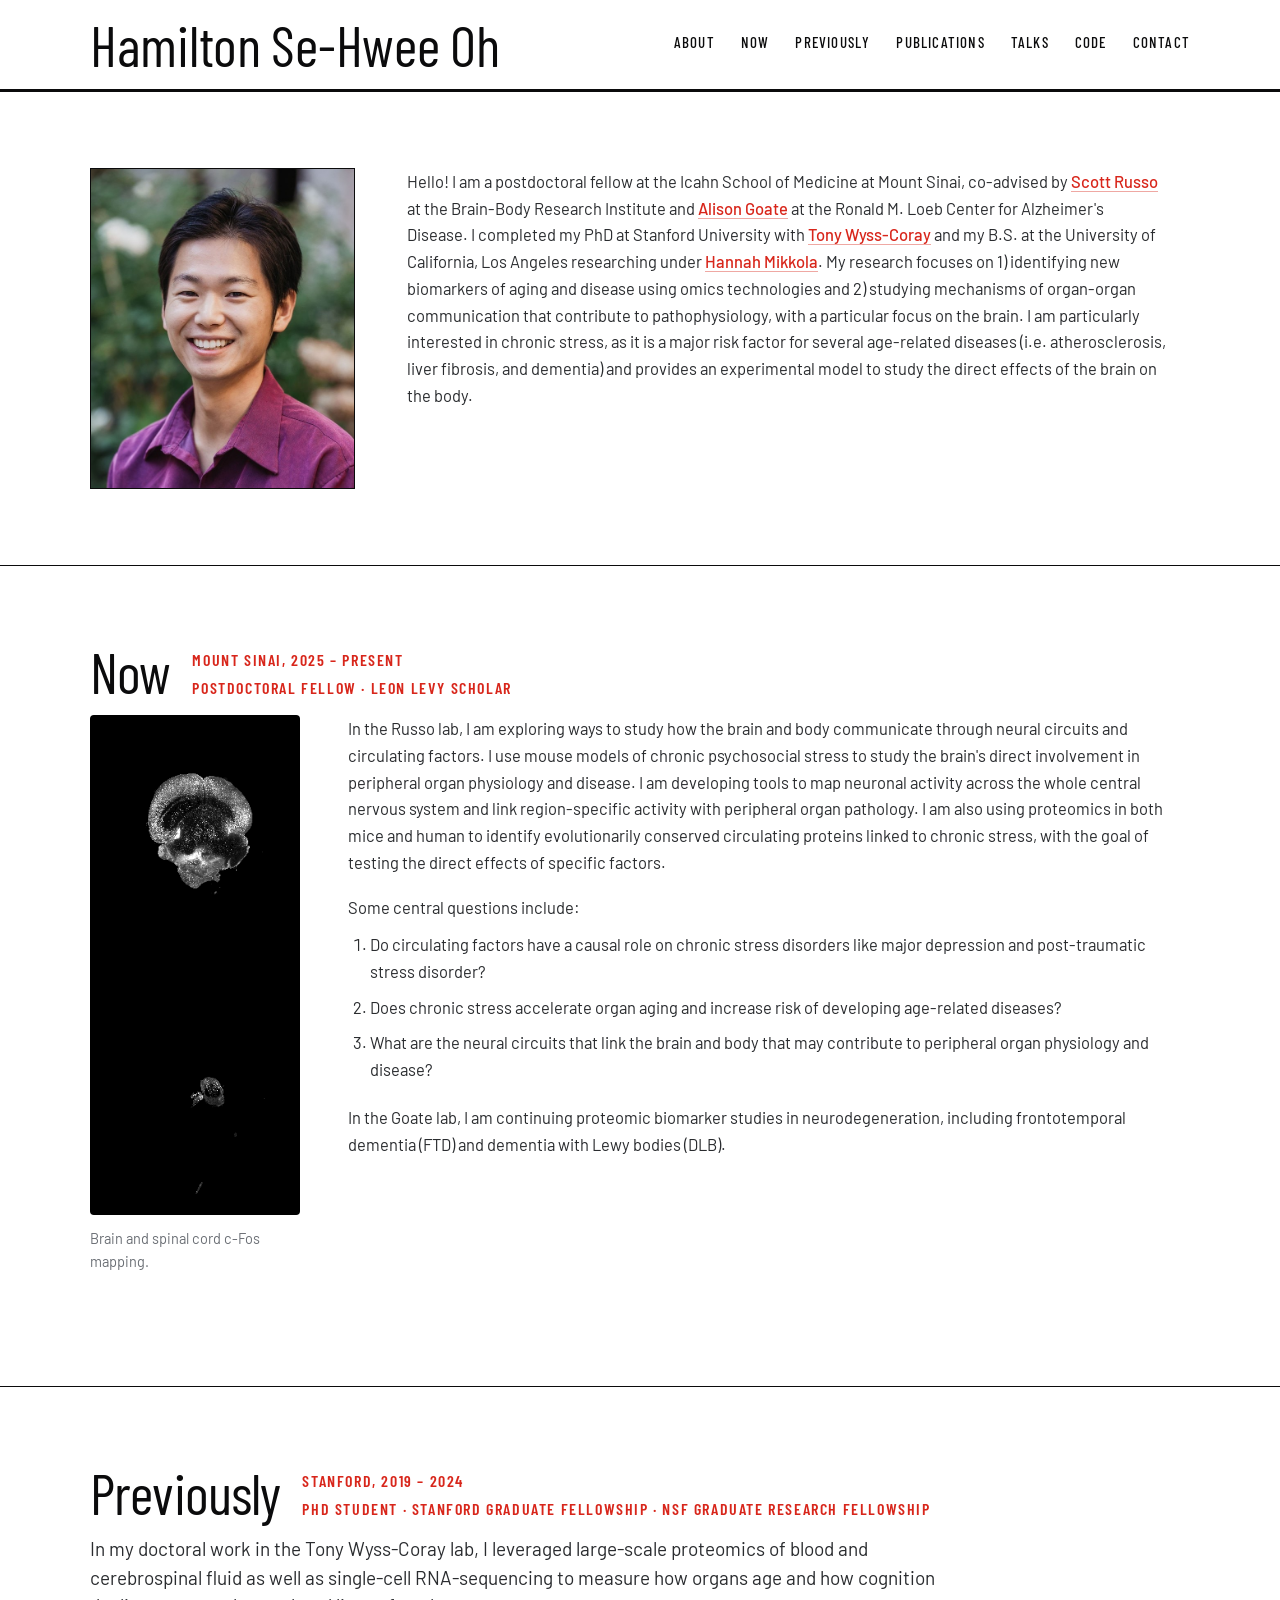
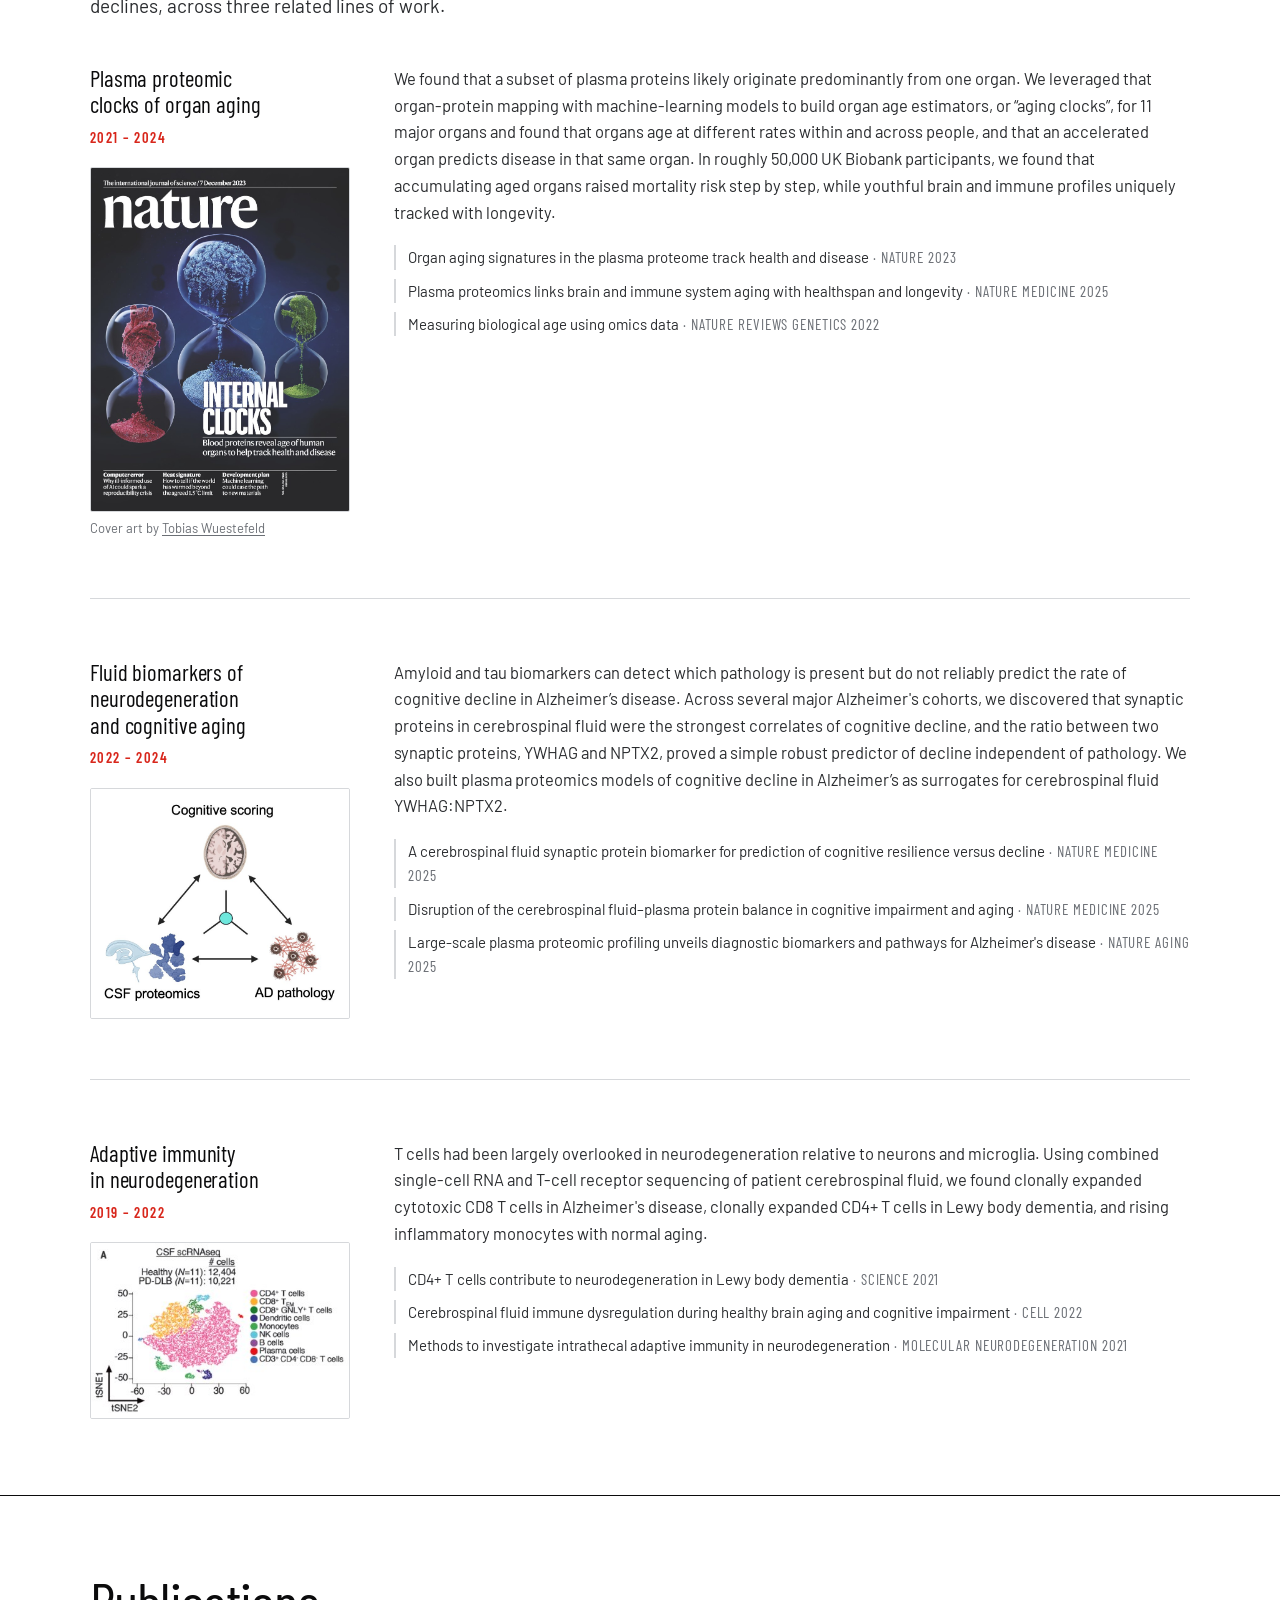
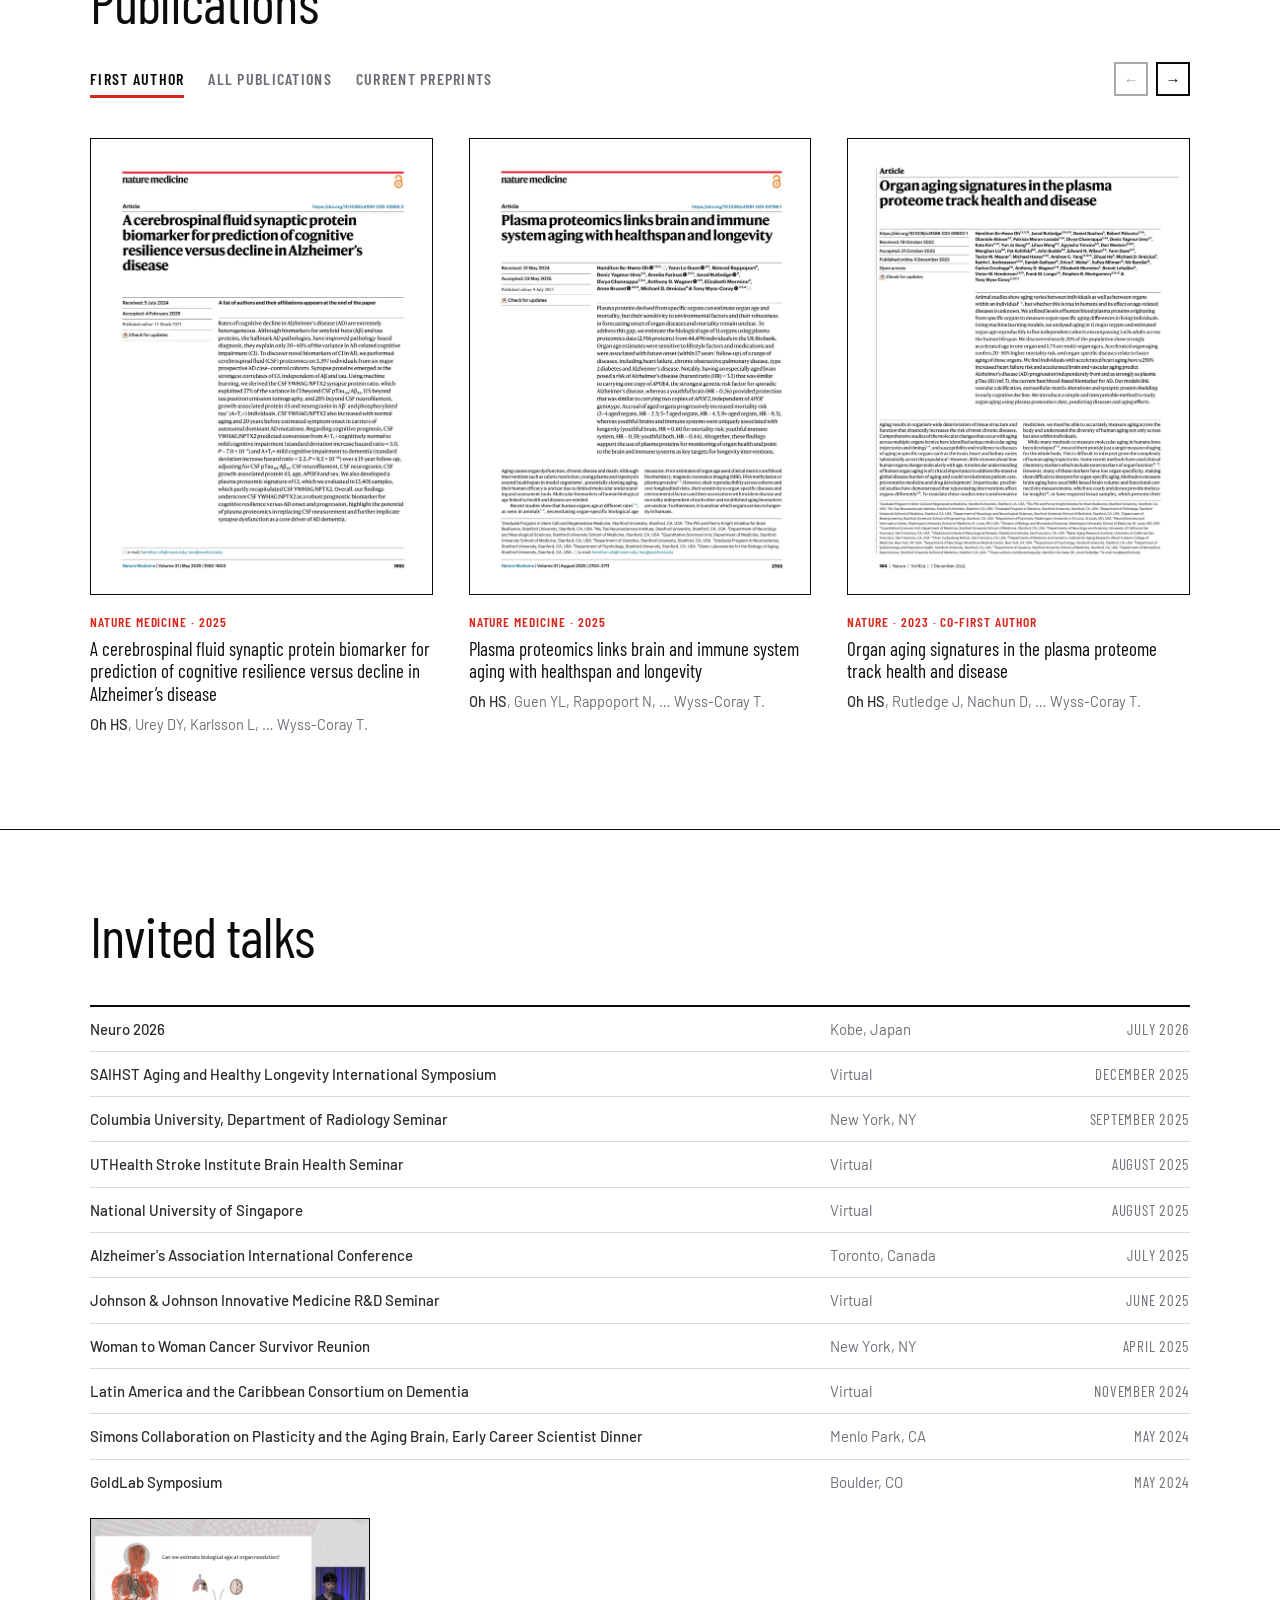
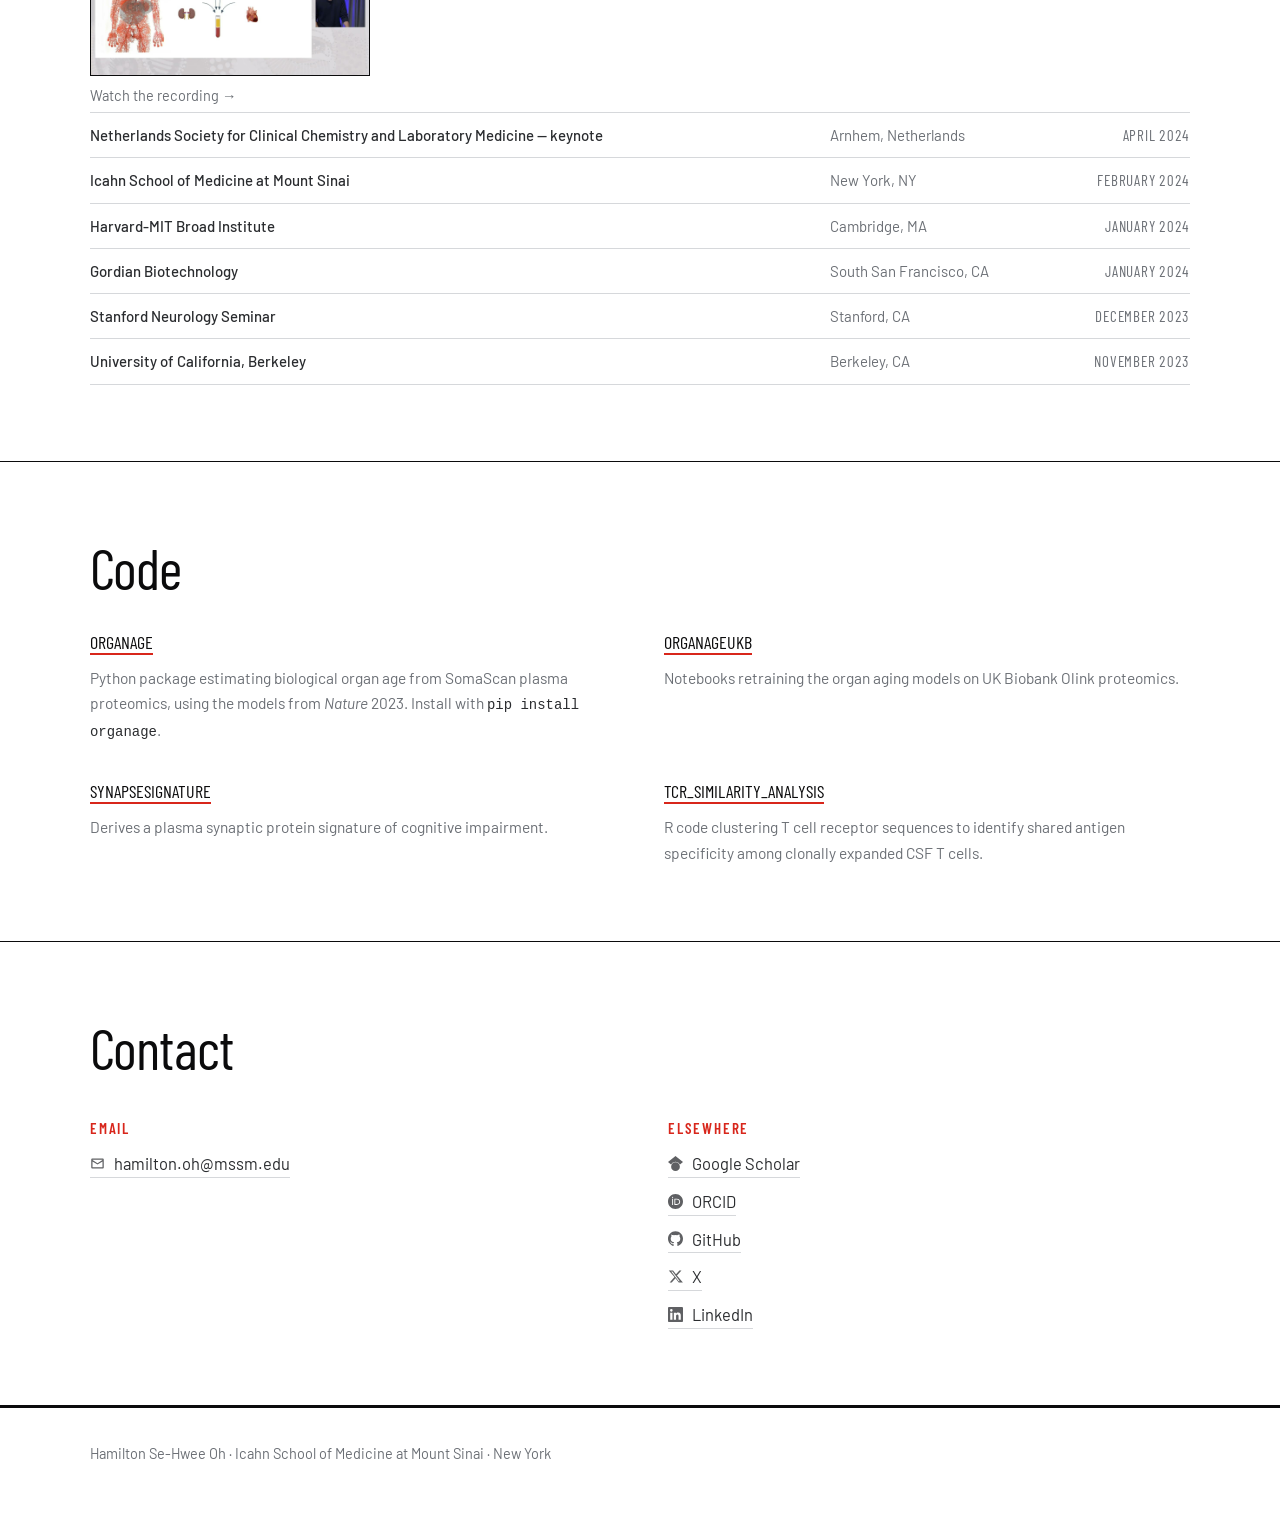
==== index.html @ bb708966 "Personal academic site, ready to deploy Static single-page site with a Python build pipeline. Public" ====
<!doctype html>
<html lang="en">
<head>
<meta charset="utf-8">
<meta name="viewport" content="width=device-width, initial-scale=1">

<!-- ============================ SEARCH & SHARING ============================
     Edit the title and description here; they are what Google and social cards
     show. Keep the title near 60 characters and the description near 155.
     The absolute URLs below all name the live domain. Never edit them by hand —
     run  python3 scripts/set_domain.py <domain>  and it moves every one of them,
     then rewrites sitemap.xml, robots.txt, CNAME and 404.html to match.
     ========================================================================= -->
<title>Hamilton Se-Hwee Oh | Aging neuroscience, Mount Sinai</title>
<meta name="description" content="Hamilton Se-Hwee Oh — postdoctoral fellow at the Icahn School of Medicine at Mount Sinai. Aging, neurodegeneration, and brain–body communication.">
<link rel="canonical" href="https://hamiltonsehweeoh.com/">
<meta name="author" content="Hamilton Se-Hwee Oh">
<meta name="robots" content="index, follow, max-image-preview:large, max-snippet:-1">
<meta name="theme-color" content="#ffffff">

<!-- How the link previews on X, LinkedIn, Slack, iMessage. The card image is
     built by scripts/make_social_images.py; re-run it if the portrait changes. -->
<meta property="og:type" content="profile">
<meta property="og:site_name" content="Hamilton Se-Hwee Oh">
<meta property="og:title" content="Hamilton Se-Hwee Oh">
<meta property="og:description" content="Hamilton Se-Hwee Oh — postdoctoral fellow at the Icahn School of Medicine at Mount Sinai. Aging, neurodegeneration, and brain–body communication.">
<meta property="og:url" content="https://hamiltonsehweeoh.com/">
<meta property="og:image" content="https://hamiltonsehweeoh.com/images/og-card.jpg">
<meta property="og:image:width" content="1200">
<meta property="og:image:height" content="630">
<meta property="og:image:alt" content="Hamilton Se-Hwee Oh, postdoctoral fellow at the Icahn School of Medicine at Mount Sinai">
<meta property="profile:first_name" content="Hamilton">
<meta property="profile:last_name" content="Oh">
<meta name="twitter:card" content="summary_large_image">
<meta name="twitter:site" content="@Hammy_oh">
<meta name="twitter:creator" content="@Hammy_oh">

<link rel="icon" href="favicon.ico" sizes="32x32">
<link rel="icon" href="icon.svg" type="image/svg+xml">
<link rel="apple-touch-icon" href="apple-touch-icon.png">

<!-- Tells Google this page is the researcher named in it, and ties the name to
     the ORCID / Scholar records that already carry the publication history.
     "Hamilton Oh" alone is ambiguous (it is also a city in Ohio); sameAs is what
     resolves that. Generated by scripts/patch_head.py-style edits — safe to edit
     by hand, but keep it valid JSON. -->
<script type="application/ld+json">
{
  "@context": "https://schema.org",
  "@graph": [
    {
      "@type": "ProfilePage",
      "@id": "https://hamiltonsehweeoh.com/#page",
      "url": "https://hamiltonsehweeoh.com/",
      "name": "Hamilton Se-Hwee Oh",
      "inLanguage": "en",
      "isPartOf": {
        "@id": "https://hamiltonsehweeoh.com/#website"
      },
      "about": {
        "@id": "https://hamiltonsehweeoh.com/#hamilton-oh"
      },
      "mainEntity": {
        "@id": "https://hamiltonsehweeoh.com/#hamilton-oh"
      }
    },
    {
      "@type": "WebSite",
      "@id": "https://hamiltonsehweeoh.com/#website",
      "url": "https://hamiltonsehweeoh.com/",
      "name": "Hamilton Se-Hwee Oh",
      "inLanguage": "en",
      "publisher": {
        "@id": "https://hamiltonsehweeoh.com/#hamilton-oh"
      }
    },
    {
      "@type": "Person",
      "@id": "https://hamiltonsehweeoh.com/#hamilton-oh",
      "name": "Hamilton Se-Hwee Oh",
      "alternateName": [
        "Hamilton Oh",
        "Hamilton S. Oh",
        "Hamilton S.-H. Oh",
        "Oh HS"
      ],
      "givenName": "Hamilton",
      "additionalName": "Se-Hwee",
      "familyName": "Oh",
      "url": "https://hamiltonsehweeoh.com/",
      "mainEntityOfPage": {
        "@id": "https://hamiltonsehweeoh.com/#page"
      },
      "image": "https://hamiltonsehweeoh.com/images/hamilton-oh.jpg",
      "email": "hamilton.oh@mssm.edu",
      "jobTitle": "Postdoctoral Fellow",
      "description": "Hamilton Se-Hwee Oh — postdoctoral fellow at the Icahn School of Medicine at Mount Sinai. Aging, neurodegeneration, and brain–body communication.",
      "worksFor": {
        "@type": "CollegeOrUniversity",
        "name": "Icahn School of Medicine at Mount Sinai",
        "url": "https://icahn.mssm.edu/",
        "address": {
          "@type": "PostalAddress",
          "addressLocality": "New York",
          "addressRegion": "NY",
          "addressCountry": "US"
        }
      },
      "affiliation": [
        {
          "@type": "Organization",
          "name": "Nash Family Center for Advanced Circuit Therapeutics — Brain-Body Research Institute",
          "url": "https://labs.neuroscience.mssm.edu/project/russo-lab/"
        },
        {
          "@type": "Organization",
          "name": "Ronald M. Loeb Center for Alzheimer's Disease",
          "url": "https://icahn.mssm.edu/research/alzheimers"
        }
      ],
      "alumniOf": [
        {
          "@type": "CollegeOrUniversity",
          "name": "Stanford University",
          "url": "https://www.stanford.edu/"
        },
        {
          "@type": "CollegeOrUniversity",
          "name": "University of California, Los Angeles",
          "url": "https://www.ucla.edu/"
        }
      ],
      "knowsAbout": [
        "Aging",
        "Neurodegeneration",
        "Proteomics",
        "Biomarkers of aging",
        "Organ aging clocks",
        "Brain–body communication",
        "Chronic stress",
        "Alzheimer's disease",
        "Cerebrospinal fluid",
        "Single-cell RNA sequencing"
      ],
      "award": [
        "Leon Levy Scholar",
        "Stanford Graduate Fellowship",
        "NSF Graduate Research Fellowship"
      ],
      "identifier": {
        "@type": "PropertyValue",
        "propertyID": "ORCID",
        "value": "0000-0001-8192-7593",
        "url": "https://orcid.org/0000-0001-8192-7593"
      },
      "sameAs": [
        "https://orcid.org/0000-0001-8192-7593",
        "https://scholar.google.com/citations?user=FsCmvP8AAAAJ",
        "https://github.com/hamiltonoh",
        "https://x.com/Hammy_oh",
        "https://www.linkedin.com/in/hamilton-oh-156217159/"
      ]
    }
  ]
}
</script>

<link rel="preconnect" href="https://fonts.googleapis.com">
<link rel="preconnect" href="https://fonts.gstatic.com" crossorigin>
<!-- Matches the @import inside the active theme below. Declaring it here too lets
     the browser start the font download immediately instead of waiting to parse
     the stylesheet. If you swap themes, swap this to that theme's families. -->
<link rel="stylesheet" href="https://fonts.googleapis.com/css2?family=Barlow+Condensed:wght@400;500;600&family=Barlow:wght@300;400;500;600&display=swap">

<style>
/* A deliberately light-only page, in the manner of an academic lab site.
   Every colour is painted explicitly so it holds on any host background. */
:root {
  --bg:      #FFFFFF;
  --ink:     #111213;
  --body:    #3C4043;
  --muted:   #6E7376;
  --rule:    #E4E6E7;
  --slot:    #F2F3F3;

  --sans: "IBM Plex Sans", -apple-system, BlinkMacSystemFont, "Segoe UI", Helvetica, Arial, sans-serif;
  --page: 1120px;
}

* { box-sizing: border-box; }
html { scroll-behavior: smooth; }
body {
  margin: 0;
  background: var(--bg);
  color: var(--body);
  font-family: var(--sans);
  font-size: 17px;
  line-height: 1.68;
  -webkit-font-smoothing: antialiased;
}
@media (prefers-reduced-motion: reduce) {
  html { scroll-behavior: auto; }
  * { transition-duration: .01ms !important; }
}

h1, h2, h3, h4 { margin: 0; color: var(--ink); font-weight: 300; letter-spacing: -.015em; text-wrap: balance; }
p { margin: 0; }
a { color: inherit; }
:focus-visible { outline: 2px solid var(--ink); outline-offset: 3px; }

.wrap { max-width: var(--page); margin: 0 auto; padding: 0 40px; }
.prose { max-width: 760px; }
.prose p + p { margin-top: 1.15em; }

/* ---------- masthead ---------- */
.masthead { position: sticky; top: 0; z-index: 10; background: var(--bg); border-bottom: 1px solid var(--rule); }
.masthead .wrap {
  display: flex; align-items: center; justify-content: space-between;
  gap: 20px 28px; flex-wrap: wrap; padding-block: 14px;
}
/* The wordmark is set at the same scale as the largest section headings. */
.name {
  font-size: clamp(26px, 3.2vw, 34px); line-height: 1.1;
  color: var(--ink); font-weight: 300; letter-spacing: -.018em; text-decoration: none;
}
/* The wordmark is the page's <h1> — one heading naming who this is about — with the
   link nested inside it, so the heading text is what a crawler reads. */
.name a { color: inherit; text-decoration: none; }
.nav { display: flex; gap: 26px; flex-wrap: wrap; }
.nav a { font-size: 15px; color: var(--muted); text-decoration: none; transition: color .15s; }
.nav a:hover { color: var(--ink); }

/* ---------- sections ---------- */
section { padding-block: clamp(64px, 8vw, 104px); }
section + section { border-top: 1px solid var(--rule); }
.section-head { display: flex; align-items: baseline; gap: 18px; flex-wrap: wrap; margin-bottom: 14px; }
.section-title { font-size: clamp(26px, 3.2vw, 34px); font-weight: 200; }
.section-meta { display: flex; flex-direction: column; gap: 2px; }
.section-when, .section-role { font-size: 15px; color: var(--muted); }
.section-lede { max-width: 860px; margin-bottom: 44px; }

/* ---------- figure slots ---------- */
figure { margin: 0 0 36px; }
figure img { display: block; width: 100%; height: auto; border-radius: 6px; }
.cfos { display: flex; flex-direction: column; align-items: flex-start; gap: 12px; }
/* The source frame is 82% empty black, so the window crops to the specimen and
   zooms slightly — at 1:1 the sparse c-Fos signal is too small to read. */
.cfos-frame { width: 210px; aspect-ratio: 210 / 500; overflow: hidden; border-radius: 4px; background: #000; }
.cfos-frame img { width: 100%; height: 100%; object-fit: cover; object-position: 53% 50%; display: block; }
.cfos figcaption { max-width: 210px; margin-top: 0; }
figcaption { margin-top: 12px; font-size: 14.5px; line-height: 1.6; color: var(--muted); max-width: 78ch; }


/* The c-Fos frame is tall and narrow, so the text runs beside it rather than under. */
.now-grid { display: grid; grid-template-columns: 210px 1fr; gap: 48px; align-items: start; margin-top: 8px; }
.now-body > p { font-size: 16.5px; color: var(--body); }
.questions-lead { margin-top: 1.15em; }
.questions { margin: 10px 0 0; padding-left: 22px; display: grid; gap: 9px; }
.questions li { font-size: 16.5px; color: var(--body); }
.now-outro { margin-top: 1.3em; }

/* ---------- previous work: themes ---------- */
.theme { display: grid; grid-template-columns: 260px 1fr; gap: 44px; align-items: start; }
.theme + .theme { margin-top: 60px; padding-top: 60px; border-top: 1px solid var(--rule); }
.theme h3 { font-size: 21px; font-weight: 400; line-height: 1.32; }
.theme-when { margin-top: 8px; font-size: 14.5px; color: var(--muted); }
.img-credit { margin-top: 7px; font-size: 13px; line-height: 1.45; color: var(--muted); }
.img-credit a { text-decoration: underline; text-underline-offset: 2px; }
.img-credit a:hover { color: var(--ink); }
.theme-img {
  display: block; width: 100%; height: auto; margin-top: 18px;
  border: 1px solid var(--rule); border-radius: 2px;
}
.theme-body p { font-size: 16.5px; max-width: 100%; }
.key { margin-top: 20px; display: flex; flex-direction: column; gap: 9px; }
.key a { font-size: 15px; color: var(--body); text-decoration: none; max-width: 100%; }
.key a:hover { color: var(--ink); }
.key .k-venue { color: var(--muted); }
.key a:hover .k-title { text-decoration: underline; text-underline-offset: 3px; }

/* ---------- publications ---------- */
.pub-bar { display: flex; align-items: baseline; justify-content: space-between; gap: 24px 32px; flex-wrap: wrap; margin-bottom: 40px; }
.pub-toggle { display: flex; gap: 24px; }
.pub-toggle button {
  font: inherit; font-size: 16px; background: none; border: 0; padding: 0 0 3px;
  color: var(--muted); cursor: pointer; border-bottom: 1px solid transparent;
  transition: color .15s, border-color .15s;
}
.pub-toggle button:hover { color: var(--ink); }
.pub-toggle button[aria-pressed="true"] { color: var(--ink); border-bottom-color: var(--ink); }
.pub-right { display: flex; align-items: center; gap: 20px; flex-wrap: wrap; }

/* A horizontal rail rather than a long grid: three papers in view, snapping a full
   set of three at a time. --per is the number visible, and the card width is derived
   from it so the rail always ends flush with the last visible card. */
.pub-rail {
  --gap: 36px;
  --per: 3;
  display: flex; gap: var(--gap);
  overflow-x: auto; overscroll-behavior-x: contain;
  /* proximity, not mandatory: mandatory snapping reverts programmatic scrollLeft.
     Smoothness comes from the JS scroll calls, not from CSS, for the same reason. */
  scroll-snap-type: x proximity;
  align-items: start;
  padding-bottom: 18px;                       /* room for the scrollbar */
  scrollbar-color: #C7CBCD transparent;       /* Firefox */
}
.pub-rail::-webkit-scrollbar { height: 6px; }
.pub-rail::-webkit-scrollbar-thumb { background: #C7CBCD; border-radius: 3px; }
.pub-rail::-webkit-scrollbar-track { background: transparent; }

.card {
  flex: 0 0 calc((100% - (var(--per) - 1) * var(--gap)) / var(--per));
  scroll-snap-align: start;
  display: block; text-decoration: none; color: inherit;
}

/* The rail is drawn by JavaScript. Until it runs — and for any reader or crawler that
   never runs it — the same papers are already in the markup as a plain numbered list.
   Progressive enhancement, not a hidden duplicate: the script overwrites this node. */
.pub-fallback {
  flex: 1 1 100%; min-width: 0;
  margin: 0; padding-left: 1.6em;
  font-size: 15.5px; line-height: 1.6; color: var(--body);
}
.pub-fallback li + li { margin-top: 12px; }
.pub-fallback cite { font-style: normal; color: var(--ink); }
.pub-fallback em { color: var(--muted); }
.pub-fallback a { color: inherit; }

.rail-nav { display: flex; gap: 8px; }
.rail-nav button {
  width: 34px; height: 34px; padding: 0; cursor: pointer;
  background: none; color: var(--body);
  border: 1px solid var(--rule); border-radius: 2px;
  font-size: 15px; line-height: 1;
  transition: border-color .15s, color .15s, opacity .15s;
}
.rail-nav button:hover:not(:disabled) { border-color: var(--ink); color: var(--ink); }
.rail-nav button:disabled { opacity: .35; cursor: default; }
.card-fig {
  display: flex; align-items: center; justify-content: center;
  aspect-ratio: 3 / 4; overflow: hidden; padding: 10px;
  background: #FFFFFF; border: 1px solid var(--rule); border-radius: 4px;
  transition: border-color .18s;
}
.card:hover .card-fig, .card:focus-visible .card-fig { border-color: #A9AEB1; }
.card-fig img { max-width: 100%; max-height: 100%; width: auto; height: auto; display: block; }

/* Papers with no obtainable PDF get a plain title tile rather than a broken image. */
.card-fig.is-text { flex-direction: column; align-items: flex-start; justify-content: flex-end; background: var(--slot); padding: 28px; }
.card-fig.is-text .t-venue { font-size: 13px; letter-spacing: .06em; text-transform: uppercase; color: var(--muted); }
.card-fig.is-text .t-title { margin-top: 12px; font-size: 21px; line-height: 1.32; font-weight: 300; color: var(--ink); }

.card-meta { margin-top: 16px; }
.card-venue { font-size: 14.5px; color: var(--muted); }
.card-venue em { font-style: italic; }
.card-title { margin-top: 5px; font-size: 17px; line-height: 1.42; color: var(--ink); }
.card:hover .card-title { text-decoration: underline; text-underline-offset: 3px; text-decoration-color: var(--rule); }
.card-authors { margin-top: 7px; font-size: 14.5px; line-height: 1.55; color: var(--muted); }
.card-authors b { color: var(--body); font-weight: 500; }
/* A text tile already shows the title, so don't print it twice under the card. */
.card.no-fig .card-title { display: none; }
.card.no-fig .card-authors { margin-top: 5px; }
.pub-empty { font-size: 16px; color: var(--muted); }

/* ---------- code ---------- */
.res { display: grid; grid-template-columns: repeat(2, 1fr); gap: 34px 48px; }
.res h3 { font-size: 17px; font-weight: 500; }
.res h3 a { color: var(--ink); text-decoration: none; border-bottom: 1px solid var(--rule); }
.res h3 a:hover { border-color: var(--ink); }
.res p { margin-top: 8px; font-size: 15.5px; color: var(--muted); }
.res code { font-family: ui-monospace, "SF Mono", Menlo, Consolas, monospace; font-size: .9em; color: var(--body); }

/* ---------- about me ---------- */
.about { display: grid; grid-template-columns: 265px 1fr; gap: 52px; align-items: start; }
.portrait { border-radius: 6px; overflow: hidden; background: var(--slot); }
.portrait img { display: block; width: 100%; height: auto; }
.about .prose { margin-top: 0; }
.prose a.inline { color: var(--ink); text-decoration: underline; text-underline-offset: 3px; text-decoration-color: var(--rule); }
.prose a.inline:hover { text-decoration-color: var(--ink); }


/* ---------- talks and posters ---------- */
.venues { margin-top: 12px; display: grid; }
.venue {
  display: grid; grid-template-columns: 1fr 200px 140px; gap: 20px;
  padding: 10px 0; border-top: 1px solid var(--rule); font-size: 15px; align-items: baseline;
}
.venue:last-child { border-bottom: 1px solid var(--rule); }
.v-where, .v-when { color: var(--muted); }
.v-when { text-align: right; font-variant-numeric: tabular-nums; }
.venue-media { padding: 14px 0 4px; }
.venue-media a { display: inline-block; max-width: 280px; text-decoration: none; }
.venue-media img { display: block; width: 100%; height: auto; border-radius: 4px; border: 1px solid var(--rule); transition: border-color .15s; }
.venue-media span { display: block; margin-top: 8px; font-size: 14.5px; color: var(--muted); transition: color .15s; }
.venue-media a:hover img { border-color: #A9AEB1; }
.venue-media a:hover span { color: var(--ink); }

/* ---------- contact ---------- */
.contact-grid { display: grid; grid-template-columns: repeat(2, minmax(0, 1fr)); gap: 40px 56px; }
.contact-grid h3 { font-size: 15px; font-weight: 500; color: var(--muted); margin-bottom: 10px; }
.contact-grid p, .contact-grid a { font-size: 16.5px; color: var(--body); }
.contact-grid a { text-decoration: none; border-bottom: 1px solid var(--rule); }
.contact-grid a:hover { border-color: var(--ink); color: var(--ink); }
.contact-links { display: flex; flex-direction: column; gap: 10px; align-items: flex-start; }
.contact-links a, .contact-grid a.with-icon { display: inline-flex; align-items: center; gap: 9px; }
.ic { width: 15px; height: 15px; flex: none; fill: currentColor; opacity: .75; }
a:hover .ic { opacity: 1; }

footer { border-top: 1px solid var(--rule); padding-block: 34px 56px; }
footer p { font-size: 14.5px; color: var(--muted); }

@media (max-width: 900px) {
  .theme { grid-template-columns: 1fr; gap: 18px; }
}
@media (max-width: 860px) {
  .about { grid-template-columns: 1fr; gap: 32px; }
  .portrait { max-width: 240px; }
  .res, .contact-grid { grid-template-columns: 1fr; }
  .pub-rail { --per: 2; --gap: 28px; }
  /* Three columns can't hold at this width; stack name, place, date instead. */
  .venue { grid-template-columns: 1fr; gap: 2px; padding: 12px 0; }
  .v-when { text-align: left; }
}
@media (max-width: 620px) {
  .wrap { padding: 0 22px; }
  .masthead .wrap { padding-block: 12px; }
  .nav { gap: 14px 16px; }
  /* At the large wordmark size the bar is tall enough that pinning it would cover
     most of a phone screen, so let it scroll away here. */
  .masthead { position: static; }
        .pub-rail { --per: 1; }
}
</style>

<!-- Active theme. Swap the filename to try another from styles/. -->
<link rel="stylesheet" href="styles/swiss-mid-light.css">
</head>

<body>

<header class="masthead">
  <div class="wrap">
    <h1 class="name"><a href="#top">Hamilton Se-Hwee Oh</a></h1>
    <nav class="nav">
      <a href="#about">About</a>
      <a href="#now">Now</a>
      <a href="#previously">Previously</a>
      <a href="#publications">Publications</a>
      <a href="#talks">Talks</a>
      <a href="#code">Code</a>
      <a href="#contact">Contact</a>
    </nav>
  </div>
</header>

<main id="top">


<!-- ============================ ABOUT ME ============================ -->
<section id="about">
  <div class="wrap">
    <div class="about">
      <div class="portrait">
        <img src="images/hamilton-oh.jpg" alt="Hamilton Se-Hwee Oh" width="640" height="777"
             fetchpriority="high" decoding="async">
      </div>
      <div>
        <div class="prose">
          <p>
            Hello! I am a postdoctoral fellow at the Icahn School of Medicine at Mount Sinai,
            co-advised by <a class="inline" href="https://labs.neuroscience.mssm.edu/project/russo-lab/">Scott Russo</a> at the Brain-Body Research Institute and <a class="inline" href="https://labs.neuroscience.mssm.edu/project/goate-lab/">Alison Goate</a> at the
            Ronald M. Loeb Center for Alzheimer's Disease. I completed my PhD at Stanford University
            with <a class="inline" href="https://web.stanford.edu/group/twclab/cgi-bin/">Tony Wyss-Coray</a> and my B.S. at the University of California, Los Angeles researching
            under <a class="inline" href="https://hmikkolalab.com/">Hannah Mikkola</a>. My research focuses on 1) identifying new biomarkers of aging and
            disease using omics technologies and 2) studying mechanisms of organ-organ communication
            that contribute to pathophysiology, with a particular focus on the brain. I am
            particularly interested in chronic stress, as it is a major risk factor for several
            age-related diseases (i.e. atherosclerosis, liver fibrosis, and dementia) and provides an
            experimental model to study the direct effects of the brain on the body.
          </p>
        </div>

      </div>
    </div>
  </div>
</section>

<!-- ============================== NOW ============================== -->
<section id="now">
  <div class="wrap">
    <div class="section-head">
      <h2 class="section-title">Now</h2>
      <div class="section-meta">
        <span class="section-when">Mount Sinai, 2025 – present</span>
        <span class="section-role">Postdoctoral Fellow · Leon Levy Scholar</span>
      </div>
    </div>

    <div class="now-grid">
      <figure class="cfos">
        <div class="cfos-frame">
          <img src="images/now-brain-cfos.gif"
               alt="Brain and spinal cord c-Fos mapping"
               width="1080" height="608">
        </div>
        <figcaption>Brain and spinal cord c-Fos mapping.</figcaption>
      </figure>

      <div class="now-body">
        <p>
          In the Russo lab, I am exploring ways to study how the brain and body communicate through
          neural circuits and circulating factors. I use mouse models of chronic psychosocial stress to
          study the brain's direct involvement in peripheral organ physiology and disease. I am
          developing tools to map neuronal activity across the whole central nervous system and link
          region-specific activity with peripheral organ pathology. I am also using proteomics in both mice and human to identify
          evolutionarily conserved circulating proteins linked to chronic stress, with the goal of
          testing the direct effects of specific factors.
        </p>

        <p class="questions-lead">Some central questions include:</p>
        <ol class="questions">
          <li>
            Do circulating factors have a causal role on chronic stress disorders like major
            depression and post-traumatic stress disorder?
          </li>
          <li>
            Does chronic stress accelerate organ aging and increase risk of developing age-related
            diseases?
          </li>
          <li>
            What are the neural circuits that link the brain and body that may contribute to
            peripheral organ physiology and disease?
          </li>
        </ol>

        <p class="now-outro">
          In the Goate lab, I am continuing proteomic biomarker studies in neurodegeneration,
          including frontotemporal dementia (FTD) and dementia with Lewy bodies (DLB).
        </p>
      </div>
    </div>
  </div>
</section>

<!-- ============================ PREVIOUSLY ============================ -->
<section id="previously">
  <div class="wrap">
    <div class="section-head">
      <h2 class="section-title">Previously</h2>
      <div class="section-meta">
        <span class="section-when">Stanford, 2019 – 2024</span>
        <span class="section-role">PhD Student · Stanford Graduate Fellowship · NSF Graduate Research Fellowship</span>
      </div>
    </div>
    <div class="section-lede prose">
      <p>
        In my doctoral work in the Tony Wyss-Coray lab, I leveraged large-scale proteomics of blood
        and cerebrospinal fluid as well as single-cell RNA-sequencing to measure how organs age
        and how cognition declines, across three related lines of work.
      </p>
    </div>

    <article class="theme">
      <div>
        <h3>Plasma proteomic clocks of organ aging</h3>
        <div class="theme-when">2021 – 2024</div>
        <img class="theme-img" src="images/theme-organ-aging.jpg" alt="Nature cover, December 2023: Internal clocks — blood proteins reveal age of human organs" width="827" height="1098" loading="lazy">
        <p class="img-credit">Cover art by <a href="https://www.illustratoren.de/illustrator/tobias-wuestefeld">Tobias Wuestefeld</a></p>
      </div>
      <div class="theme-body">
        <p>
          We found that a subset of plasma proteins likely originate predominantly from one organ. We
          leveraged that organ-protein mapping with machine-learning models to build organ age
          estimators, or “aging clocks”, for 11 major organs and found that organs age at different
          rates within and across people, and that an accelerated organ predicts disease in that same
          organ. In roughly 50,000 UK Biobank participants, we found that accumulating aged organs
          raised mortality risk step by step, while youthful brain and immune profiles uniquely
          tracked with longevity.
        </p>
        <div class="key">
          <a href="https://doi.org/10.1038/s41586-023-06802-1">
            <span class="k-title">Organ aging signatures in the plasma proteome track health and disease</span><span class="k-venue"> · Nature 2023</span>
          </a>
          <a href="https://doi.org/10.1038/s41591-025-03798-1">
            <span class="k-title">Plasma proteomics links brain and immune system aging with healthspan and longevity</span><span class="k-venue"> · Nature Medicine 2025</span>
          </a>
          <a href="https://doi.org/10.1038/s41576-022-00511-7">
            <span class="k-title">Measuring biological age using omics data</span><span class="k-venue"> · Nature Reviews Genetics 2022</span>
          </a>
        </div>
      </div>
    </article>

    <article class="theme">
      <div>
        <h3>Fluid biomarkers of neurodegeneration and cognitive aging</h3>
        <div class="theme-when">2022 – 2024</div>
        <img class="theme-img" src="images/theme-fluid-biomarkers.jpg" alt="Cerebrospinal fluid synaptic biomarkers of cognitive decline" width="844" height="750" loading="lazy">
      </div>
      <div class="theme-body">
        <p>
          Amyloid and tau biomarkers can detect which pathology is present but do not reliably predict
          the rate of cognitive decline in Alzheimer’s disease. Across several major Alzheimer's
          cohorts, we discovered that synaptic proteins in cerebrospinal fluid were the strongest
          correlates of cognitive decline, and the ratio between two synaptic proteins, YWHAG and
          NPTX2, proved a simple robust predictor of decline independent of pathology. We also built
          plasma proteomics models of cognitive decline in Alzheimer’s as surrogates for
          cerebrospinal fluid YWHAG:NPTX2.
        </p>
        <div class="key">
          <a href="https://doi.org/10.1038/s41591-025-03565-2">
            <span class="k-title">A cerebrospinal fluid synaptic protein biomarker for prediction of cognitive resilience versus decline</span><span class="k-venue"> · Nature Medicine 2025</span>
          </a>
          <a href="https://doi.org/10.1038/s41591-025-03831-3">
            <span class="k-title">Disruption of the cerebrospinal fluid–plasma protein balance in cognitive impairment and aging</span><span class="k-venue"> · Nature Medicine 2025</span>
          </a>
          <a href="https://doi.org/10.1038/s43587-025-00872-8">
            <span class="k-title">Large-scale plasma proteomic profiling unveils diagnostic biomarkers and pathways for Alzheimer's disease</span><span class="k-venue"> · Nature Aging 2025</span>
          </a>
        </div>
      </div>
    </article>

    <article class="theme">
      <div>
        <h3>Adaptive immunity in neurodegeneration</h3>
        <div class="theme-when">2019 – 2022</div>
        <img class="theme-img" src="images/theme-adaptive-immunity.jpg" alt="T cells in the cerebrospinal fluid of patients with neurodegenerative disease" width="352" height="239" loading="lazy">
      </div>
      <div class="theme-body">
        <p>
          T cells had been largely overlooked in neurodegeneration relative to neurons and microglia.
          Using combined single-cell RNA and T-cell receptor sequencing of patient cerebrospinal
          fluid, we found clonally expanded cytotoxic CD8 T cells in Alzheimer's disease, clonally
          expanded CD4+ T cells in Lewy body dementia, and rising inflammatory monocytes with
          normal aging.
        </p>
        <div class="key">
          <a href="https://doi.org/10.1126/science.abf7266">
            <span class="k-title">CD4+ T cells contribute to neurodegeneration in Lewy body dementia</span><span class="k-venue"> · Science 2021</span>
          </a>
          <a href="https://doi.org/10.1016/j.cell.2022.11.019">
            <span class="k-title">Cerebrospinal fluid immune dysregulation during healthy brain aging and cognitive impairment</span><span class="k-venue"> · Cell 2022</span>
          </a>
          <a href="https://doi.org/10.1186/s13024-021-00423-w">
            <span class="k-title">Methods to investigate intrathecal adaptive immunity in neurodegeneration</span><span class="k-venue"> · Molecular Neurodegeneration 2021</span>
          </a>
        </div>
      </div>
    </article>
  </div>
</section>

<!-- ============================ PUBLICATIONS ============================ -->
<section id="publications">
  <div class="wrap">
    <h2 class="section-title" style="margin-bottom:32px">Publications</h2>
    <div class="pub-bar">
      <div class="pub-toggle" id="pubToggle">
        <button type="button" data-view="first" aria-pressed="true">First author</button>
        <button type="button" data-view="all" aria-pressed="false">All publications</button>
        <button type="button" data-view="preprints" aria-pressed="false">Current preprints</button>
      </div>
      <div class="pub-right">
        <div class="rail-nav">
          <button type="button" id="railPrev" aria-label="Previous publications" aria-controls="pubList">&larr;</button>
          <button type="button" id="railNext" aria-label="Next publications" aria-controls="pubList">&rarr;</button>
        </div>
      </div>
    </div>
    <div class="pub-rail" id="pubList" tabindex="0" role="region" aria-label="Publications, scrollable">
      <!-- PUBLICATION-FALLBACK: written by scripts/embed_publications.py. Do not hand-edit;
           your changes are overwritten on the next build. -->
      <ol class="pub-fallback">
        <li><cite><a href="https://doi.org/10.1038/s41586-025-09987-9">Ageing promotes microglial accumulation of slow-degrading synaptic proteins</a></cite>. Guldner IH, Wagner VP, Moran-Losada P, … <b>Oh HS</b>, … Wyss-Coray T. <em>Nature 2026</em>.</li>
        <li><cite><a href="https://doi.org/10.1038/s41591-026-04446-y">Plasma proteomic signatures of cellular aging predict human disease</a></cite>. Ding DY, Bot VA, Chen KL, … <b>Oh HS</b>, … Wyss-Coray T. <em>Nature Medicine 2026</em>.</li>
        <li><cite><a href="https://doi.org/10.1038/s41586-026-10524-5">Sleep chart of biological ageing clocks in middle and late life</a></cite>. The MULTI Consortium, O’Toole CK, Song Z, … <b>Oh HS</b>, … Wen J. <em>Nature 2026</em>.</li>
        <li><cite><a href="https://doi.org/10.1016/j.neuron.2026.02.035">Large-scale CSF and plasma proteomics reveal immune, synaptic, and extracellular matrix disruptions across neurodegenerative diseases</a></cite>. Ali M, Timsina J, Xu Y, … <b>Oh HS</b>, … Cruchaga C. <em>Neuron 2026</em>.</li>
        <li><cite><a href="https://doi.org/10.1002/advs.202513872">APOE‐stratified Proteomic and Metabolomic Analysis Reveals Mitochondrial Dysfunction Inflammation and Lipid Dysregulation in Alzheimer's Disease</a></cite>. Li F, Chen Y, Western D, … <b>Oh HS</b>, … Cruchaga C. <em>Advanced Science 2026</em>.</li>
        <li><cite><a href="https://doi.org/10.1126/scitranslmed.adx4852">Alzheimer’s disease proteome-wide association study implicates adaptive immunity and identifies risk genes LILRB1 and SIRPA</a></cite>. Walker KA, Blew C, Duggan MR, … <b>Oh HS</b>, … Schlosser P. <em>Science Translational Medicine 2026</em>.</li>
        <li><cite><a href="https://doi.org/10.1038/s41591-025-03834-0">The Global Neurodegeneration Proteomics Consortium: biomarker and drug target discovery for common neurodegenerative diseases and aging</a></cite>. Imam F, Saloner R, Vogel JW, … <b>Oh HS</b>, … The Global Neurodegeneration Proteomics Consortium (GNPC). <em>Nature Medicine 2025</em>.</li>
        <li><cite><a href="https://doi.org/10.1038/s41591-025-03565-2">A cerebrospinal fluid synaptic protein biomarker for prediction of cognitive resilience versus decline in Alzheimer’s disease</a></cite>. <b>Oh HS</b>, Urey DY, Karlsson L, … Wyss-Coray T. <em>Nature Medicine 2025</em>.</li>
        <li><cite><a href="https://doi.org/10.1038/s41591-025-03798-1">Plasma proteomics links brain and immune system aging with healthspan and longevity</a></cite>. <b>Oh HS</b>, Guen YL, Rappoport N, … Wyss-Coray T. <em>Nature Medicine 2025</em>.</li>
        <li><cite><a href="https://doi.org/10.1016/j.neuron.2025.02.014">Multi-cohort cerebrospinal fluid proteomics identifies robust molecular signatures across the Alzheimer disease continuum</a></cite>. Ali M, Timsina J, Western D, … <b>Oh HS</b>, … Cruchaga C. <em>Neuron 2025</em>.</li>
        <li><cite><a href="https://doi.org/10.1016/j.landig.2025.01.006">Proteomic organ-specific ageing signatures and 20-year risk of age-related diseases: the Whitehall II observational cohort study</a></cite>. Kivimäki M, Frank P, Pentti J, … <b>Oh HS</b>, … Partridge L. <em>The Lancet Digital Health 2025</em>.</li>
        <li><cite><a href="https://doi.org/10.1038/s41591-025-03831-3">Disruption of the cerebrospinal fluid–plasma protein balance in cognitive impairment and aging</a></cite>. Farinas A, Rutledge J, Bot VA, … <b>Oh HS</b>, … Wyss-Coray T. <em>Nature Medicine 2025</em>.</li>
        <li><cite><a href="https://doi.org/10.1038/s43587-025-00872-8">Large-scale plasma proteomic profiling unveils diagnostic biomarkers and pathways for Alzheimer’s disease</a></cite>. Heo G, Xu Y, Wang E, … <b>Oh HS</b>, … Cruchaga C. <em>Nature Aging 2025</em>.</li>
        <li><cite><a href="https://doi.org/10.1016/j.celrep.2025.116624">Spatial and single-cell transcriptomics reveal the reorganization of cerebellar microglia with aging</a></cite>. Tsai AP, Henze DE, Lopez ER, … <b>Oh HS</b>, … Wyss-Coray T. <em>Cell Reports 2025</em>.</li>
        <li><cite><a href="https://doi.org/10.1038/s41588-024-01972-8">Proteogenomic analysis of human cerebrospinal fluid identifies neurologically relevant regulation and implicates causal proteins for Alzheimer’s disease</a></cite>. Western D, Timsina J, Wang L, … <b>Oh HS</b>, … Cruchaga C. <em>Nature Genetics 2024</em>.</li>
        <li><cite><a href="https://doi.org/10.1186/s13024-023-00687-4">Proteo-genomics of soluble TREM2 in cerebrospinal fluid provides novel insights and identifies novel modulators for Alzheimer’s disease</a></cite>. Wang L, Nykänen NP, Western D, … <b>Oh HS</b>, … Cruchaga C. <em>Molecular Neurodegeneration 2024</em>.</li>
        <li><cite><a href="https://doi.org/10.1093/pnasnexus/pgae499">Disagreement on foundational principles of biological aging</a></cite>. Gladyshev VN, Anderson B, Barlit H, … <b>Oh HS</b>, … Zhavoronkov A. <em>PNAS Nexus 2024</em>.</li>
        <li><cite><a href="https://doi.org/10.1038/s41586-023-06802-1">Organ aging signatures in the plasma proteome track health and disease</a></cite>. <b>Oh HS</b>, Rutledge J, Nachun D, … Wyss-Coray T. <em>Nature 2023</em>.</li>
        <li><cite><a href="https://doi.org/10.1126/scitranslmed.abq5923">Proteomics of brain, CSF, and plasma identifies molecular signatures for distinguishing sporadic and genetic Alzheimer’s disease</a></cite>. Sung YJ, Yang C, Norton J, … <b>Oh HS</b>, … Cruchaga C. <em>Science Translational Medicine 2023</em>.</li>
        <li><cite><a href="https://doi.org/10.1038/s41576-022-00511-7">Measuring biological age using omics data</a></cite>. Rutledge J, <b>Oh HS</b>, Wyss-Coray T. <em>Nature Reviews Genetics 2022</em>.</li>
        <li><cite><a href="https://doi.org/10.1016/j.cell.2022.11.019">Cerebrospinal fluid immune dysregulation during healthy brain aging and cognitive impairment</a></cite>. Piehl N, Olst LV, Ramakrishnan A, … <b>Oh HS</b>, … Gate D. <em>Cell 2022</em>.</li>
        <li><cite><a href="https://doi.org/10.1126/science.abf7266">CD4+ T cells contribute to neurodegeneration in Lewy body dementia</a></cite>. Gate D, Tapp E, Leventhal O, … <b>Oh HS</b>, … Wyss-Coray T. <em>Science 2021</em>.</li>
        <li><cite><a href="https://doi.org/10.1186/s13024-021-00423-w">Methods to investigate intrathecal adaptive immunity in neurodegeneration</a></cite>. <b>Oh HS</b>, Leventhal O, Channappa D, Henderson VW, Wyss-Coray T, Lehallier B, Gate D. <em>Molecular Neurodegeneration 2021</em>.</li>
        <li><cite><a href="https://doi.org/10.64898/2026.05.23.727339">Plasma proteomics reveals divergent sex-specific senescence and bone biology signatures across neurodegenerative diseases</a></cite>. Kaipa S, Zhai T, Meka SRK, … <b>Oh HS</b>, … Suryadevara V. <em>bioRxiv / medRxiv 2026</em>.</li>
        <li><cite><a href="https://doi.org/10.21203/rs.3.rs-9499814/v1">Plasma proteomics link menopause timing to brain aging and dementia risk</a></cite>. Alexander MW, Wood B, <b>Oh HS</b>, … Saloner R. <em>Research Square 2026</em>.</li>
        <li><cite><a href="https://doi.org/10.64898/2026.01.16.26344299">Accelerated multi-organ proteomic aging is detectable decades before dementia onset</a></cite>. Liu F, Zhou W, Surapaneni A, … <b>Oh HS</b>, … Walker KA. <em>bioRxiv / medRxiv 2026</em>.</li>
        <li><cite><a href="https://doi.org/10.1101/2025.07.09.25331192">Protein-based Diagnosis and Analysis of Co-pathologies Across Neurodegenerative Diseases: Large-Scale AI-Boosted CSF and Plasma Classification</a></cite>. Xu Y, Western D, Heo G, … <b>Oh HS</b>, … Cruchaga C. <em>bioRxiv / medRxiv 2025</em>.</li>
      </ol>
      <!-- /PUBLICATION-FALLBACK -->
    </div>
  </div>
</section>

<!-- ============================ TALKS ============================ -->
<section id="talks">
  <div class="wrap">
    <h2 class="section-title" style="margin-bottom:40px">Invited talks</h2>
    <div class="venues">
      <div class="venue"><span class="v-name">Neuro 2026</span><span class="v-where">Kobe, Japan</span><span class="v-when">July 2026</span></div>
      <div class="venue"><span class="v-name">SAIHST Aging and Healthy Longevity International Symposium</span><span class="v-where">Virtual</span><span class="v-when">December 2025</span></div>
      <div class="venue"><span class="v-name">Columbia University, Department of Radiology Seminar</span><span class="v-where">New York, NY</span><span class="v-when">September 2025</span></div>
      <div class="venue"><span class="v-name">UTHealth Stroke Institute Brain Health Seminar</span><span class="v-where">Virtual</span><span class="v-when">August 2025</span></div>
      <div class="venue"><span class="v-name">National University of Singapore</span><span class="v-where">Virtual</span><span class="v-when">August 2025</span></div>
      <div class="venue"><span class="v-name">Alzheimer's Association International Conference</span><span class="v-where">Toronto, Canada</span><span class="v-when">July 2025</span></div>
      <div class="venue"><span class="v-name">Johnson &amp; Johnson Innovative Medicine R&amp;D Seminar</span><span class="v-where">Virtual</span><span class="v-when">June 2025</span></div>
      <div class="venue"><span class="v-name">Woman to Woman Cancer Survivor Reunion</span><span class="v-where">New York, NY</span><span class="v-when">April 2025</span></div>
      <div class="venue"><span class="v-name">Latin America and the Caribbean Consortium on Dementia</span><span class="v-where">Virtual</span><span class="v-when">November 2024</span></div>
      <div class="venue"><span class="v-name">Simons Collaboration on Plasticity and the Aging Brain, Early Career Scientist Dinner</span><span class="v-where">Menlo Park, CA</span><span class="v-when">May 2024</span></div>
      <div class="venue"><span class="v-name">GoldLab Symposium</span><span class="v-where">Boulder, CO</span><span class="v-when">May 2024</span></div>
      <div class="venue-media">
        <a href="https://www.youtube.com/watch?v=I_2AYshouuE">
          <img src="images/talk-goldlab.jpg" alt="Recording of the GoldLab Symposium talk" width="1280" height="720" loading="lazy">
          <span>Watch the recording &rarr;</span>
        </a>
      </div>
      <div class="venue"><span class="v-name">Netherlands Society for Clinical Chemistry and Laboratory Medicine — keynote</span><span class="v-where">Arnhem, Netherlands</span><span class="v-when">April 2024</span></div>
      <div class="venue"><span class="v-name">Icahn School of Medicine at Mount Sinai</span><span class="v-where">New York, NY</span><span class="v-when">February 2024</span></div>
      <div class="venue"><span class="v-name">Harvard-MIT Broad Institute</span><span class="v-where">Cambridge, MA</span><span class="v-when">January 2024</span></div>
      <div class="venue"><span class="v-name">Gordian Biotechnology</span><span class="v-where">South San Francisco, CA</span><span class="v-when">January 2024</span></div>
      <div class="venue"><span class="v-name">Stanford Neurology Seminar</span><span class="v-where">Stanford, CA</span><span class="v-when">December 2023</span></div>
      <div class="venue"><span class="v-name">University of California, Berkeley</span><span class="v-where">Berkeley, CA</span><span class="v-when">November 2023</span></div>
    </div>
  </div>
</section>

<!-- ============================ CODE ============================ -->
<section id="code">
  <div class="wrap">
    <h2 class="section-title" style="margin-bottom:32px">Code</h2>
    <div class="res">
      <div>
        <h3><a href="https://github.com/hamiltonoh/organage">organage</a></h3>
        <p>
          Python package estimating biological organ age from SomaScan plasma proteomics, using the
          models from <em>Nature</em> 2023. Install with <code>pip install organage</code>.
        </p>
      </div>
      <div>
        <h3><a href="https://github.com/hamiltonoh/organageUKB">organageUKB</a></h3>
        <p>Notebooks retraining the organ aging models on UK Biobank Olink proteomics.</p>
      </div>
      <div>
        <h3><a href="https://github.com/hamiltonoh/synapsesignature">synapsesignature</a></h3>
        <p>Derives a plasma synaptic protein signature of cognitive impairment.</p>
      </div>
      <div>
        <h3><a href="https://github.com/hamiltonoh/TCR_similarity_analysis">TCR_similarity_analysis</a></h3>
        <p>
          R code clustering T cell receptor sequences to identify shared antigen specificity among
          clonally expanded CSF T cells.
        </p>
      </div>
    </div>
  </div>
</section>


<!-- ============================ CONTACT ============================ -->
<section id="contact">
  <div class="wrap">
    <h2 class="section-title" style="margin-bottom:40px">Contact</h2>
    <div class="contact-grid">
      <div>
        <h3>Email</h3>
        <p><a class="with-icon" href="mailto:hamilton.oh@mssm.edu"><svg class="ic" viewBox="0 0 24 24" aria-hidden="true" focusable="false"><path d="M2 5.5A1.5 1.5 0 0 1 3.5 4h17A1.5 1.5 0 0 1 22 5.5v13a1.5 1.5 0 0 1-1.5 1.5h-17A1.5 1.5 0 0 1 2 18.5v-13ZM4 6v.4l8 5 8-5V6H4Zm16 2.7-7.4 4.63a1 1 0 0 1-1.2 0L4 8.7V18h16V8.7Z"/></svg><span>hamilton.oh@mssm.edu</span></a></p>
      </div>
      <div>
        <h3>Elsewhere</h3>
        <div class="contact-links">
          <a href="https://scholar.google.com/citations?user=FsCmvP8AAAAJ"><svg class="ic" viewBox="0 0 24 24" aria-hidden="true" focusable="false"><path d="M12 24a7 7 0 1 1 0-14 7 7 0 0 1 0 14Zm0-24L0 9.5l4.84 3.94A8 8 0 0 1 12 9a8 8 0 0 1 7.16 4.44L24 9.5 12 0Z"/></svg><span>Google Scholar</span></a>
          <a href="https://orcid.org/0000-0001-8192-7593"><svg class="ic" viewBox="0 0 24 24" aria-hidden="true" focusable="false"><path d="M12 0C5.37 0 0 5.37 0 12s5.37 12 12 12 12-5.37 12-12S18.63 0 12 0ZM7.37 4.38c.52 0 .95.43.95.95s-.43.95-.95.95a.95.95 0 0 1-.95-.95c0-.52.42-.95.95-.95Zm-.72 3.04h1.44v10.04H6.65V7.42Zm3.56 0h3.9c3.71 0 5.34 2.65 5.34 5.02 0 2.58-2.02 5.02-5.32 5.02h-3.92V7.42Zm1.44 1.3v7.45h2.3c3.27 0 4.02-2.49 4.02-3.72 0-2.02-1.28-3.72-4.1-3.72h-2.22Z"/></svg><span>ORCID</span></a>
          <a href="https://github.com/hamiltonoh"><svg class="ic" viewBox="0 0 24 24" aria-hidden="true" focusable="false"><path d="M12 .5C5.37.5 0 5.87 0 12.5c0 5.3 3.44 9.8 8.21 11.39.6.11.82-.26.82-.58 0-.28-.01-1.24-.02-2.24-3.34.73-4.04-1.42-4.04-1.42-.55-1.39-1.34-1.76-1.34-1.76-1.09-.75.08-.73.08-.73 1.2.08 1.84 1.24 1.84 1.24 1.07 1.83 2.81 1.3 3.5.99.11-.78.42-1.31.76-1.61-2.67-.3-5.47-1.33-5.47-5.93 0-1.31.47-2.38 1.24-3.22-.12-.3-.54-1.52.12-3.18 0 0 1.01-.32 3.3 1.23a11.5 11.5 0 0 1 6.01 0c2.29-1.55 3.3-1.23 3.3-1.23.66 1.66.24 2.88.12 3.18.77.84 1.23 1.91 1.23 3.22 0 4.61-2.8 5.62-5.48 5.92.43.37.81 1.1.81 2.22 0 1.6-.01 2.9-.01 3.29 0 .32.22.7.83.58A12 12 0 0 0 24 12.5C24 5.87 18.63.5 12 .5Z"/></svg><span>GitHub</span></a>
          <a href="https://x.com/Hammy_oh"><svg class="ic" viewBox="0 0 24 24" aria-hidden="true" focusable="false"><path d="M18.24 2.25h3.31l-7.23 8.26L23.83 21.75H17.17l-5.21-6.82-5.97 6.82H2.68l7.73-8.84L1.25 2.25h6.83l4.71 6.23ZM17.08 19.77h1.83L7.08 4.13H5.12Z"/></svg><span>X</span></a>
          <a href="https://www.linkedin.com/in/hamilton-oh-156217159/"><svg class="ic" viewBox="0 0 24 24" aria-hidden="true" focusable="false"><path d="M20.45 20.45h-3.56v-5.57c0-1.33-.02-3.04-1.85-3.04-1.85 0-2.14 1.45-2.14 2.94v5.67H9.35V9h3.41v1.56h.05c.48-.9 1.64-1.85 3.37-1.85 3.6 0 4.27 2.37 4.27 5.46v6.28ZM5.34 7.43a2.06 2.06 0 1 1 0-4.13 2.06 2.06 0 0 1 0 4.13ZM7.12 20.45H3.56V9h3.56v11.45ZM22.22 0H1.77C.79 0 0 .77 0 1.73v20.54C0 23.23.79 24 1.77 24h20.45c.98 0 1.78-.77 1.78-1.73V1.73C24 .77 23.2 0 22.22 0Z"/></svg><span>LinkedIn</span></a>
        </div>
      </div>
    </div>
  </div>
</section>

</main>

<footer>
  <div class="wrap">
    <p>Hamilton Se-Hwee Oh · Icahn School of Medicine at Mount Sinai · New York</p>
  </div>
</footer>


<!-- Publication data, regenerated by scripts/. Do not hand-edit. -->
<script src="data/site-data.js"></script>

<script>
(function () {
  "use strict";

  // Rewritten to inline data URIs by scripts/build_artifact.py for the standalone build.
  var THUMB_DIR = "images/pubs/";

  var SITE = window.SITE_DATA || { publications: [], preprints: [] };
  function data(key) { return SITE[key] || []; }

  function esc(s) {
    return String(s).replace(/[&<>"]/g, function (c) {
      return { "&": "&amp;", "<": "&lt;", ">": "&gt;", '"': "&quot;" }[c];
    });
  }

  // Crossref records him as both "Hamilton Oh" and "Hamilton Se-Hwee Oh", which would
  // otherwise render as "Oh H" on some papers and "Oh HSH" on others.
  var SELF = /^Hamilton(\s+Se[- ]?Hwee)?\s+Oh$/i;
  var SELF_AS = "Oh HS";

  // Consortia are credited as a body, not a person, so they keep their full name.
  var GROUP = /consorti|collaborat|network|initiative|investigator|study group|\bgroup\b|working party/i;

  function initials(name) {
    if (SELF.test(name.trim())) return SELF_AS;
    if (GROUP.test(name)) return esc(name.trim());
    var parts = name.trim().split(/\s+/);
    if (parts.length < 2) return esc(name);
    var family = parts.pop();
    var given = parts.map(function (p) {
      return p.split("-").map(function (piece) { return piece.charAt(0); }).join("");
    }).join("");
    return esc(family + " " + given.toUpperCase());
  }

  /* Author lists run to 80 names, so elide the middle but always keep the first few,
     Hamilton, and the senior author. */
  function authorLine(pub) {
    var names = pub.authors || [];
    if (!names.length) return "";
    var keep;

    if (names.length <= 8) {
      keep = names.map(function (n, i) { return i; });
    } else {
      keep = [0, 1, 2];
      if (pub.pos) keep.push(pub.pos - 1);
      keep.push(names.length - 1);
      keep = keep
        .filter(function (i) { return i >= 0 && i < names.length; })
        .sort(function (a, b) { return a - b; })
        .filter(function (v, i, a) { return i === 0 || v !== a[i - 1]; });
    }

    var out = "", prev = -1;
    keep.forEach(function (i, k) {
      if (k) out += (i === prev + 1) ? ", " : ", … ";
      var mark = initials(names[i]);
      out += (pub.pos && i === pub.pos - 1) ? "<b>" + mark + "</b>" : mark;
      prev = i;
    });
    return out + ".";
  }

  // Mirrors slug() in scripts/render_first_pages.py so the two agree on filenames.
  function slug(doi) {
    return doi.toLowerCase().replace(/[^a-z0-9]+/g, "-").replace(/^-|-$/g, "");
  }

  function venueLine(pub) {
    var venue = pub.preprint ? esc(pub.server || "Preprint") : "<em>" + esc(pub.journal) + "</em>";
    if (pub.year) venue += " · " + pub.year;
    if (pub.cofirst) venue += " · co-first author";
    return venue;
  }

  function textTile(pub) {
    return '<div class="card-fig is-text">' +
             '<div class="t-venue">' + (pub.preprint ? "Preprint" : esc(pub.journal)) + '</div>' +
             '<div class="t-title">' + esc(pub.title) + '</div>' +
           '</div>';
  }

  function card(pub) {
    // pub.page is set at build time from what's actually in images/pubs, so the browser
    // never requests a file that isn't there.
    var figure = pub.page
      ? '<div class="card-fig">' +
          '<img src="' + THUMB_DIR + slug(pub.doi) + '.jpg" alt="First page of ' +
            esc(pub.title) + '" loading="lazy" decoding="async">' +
        '</div>'
      : textTile(pub);
    return '' +
      '<a class="card' + (pub.page ? '' : ' no-fig') + '" href="https://doi.org/' + esc(pub.doi) + '">' +
        figure +
        '<div class="card-meta">' +
          '<div class="card-venue">' + venueLine(pub) + '</div>' +
          '<div class="card-title">' + esc(pub.title) + '</div>' +
          '<div class="card-authors">' + authorLine(pub) + '</div>' +
        '</div>' +
      '</a>';
  }

  /* One scrollable rail: renders a set of cards and pages through them three at a time.
     Used by both the publications and the preprints sections. */
  function Rail(listId, prevId, nextId) {
    var listEl = document.getElementById(listId);
    var prevBtn = document.getElementById(prevId);
    var nextBtn = document.getElementById(nextId);
    if (!listEl || !prevBtn || !nextBtn) return null;

    var animation = null, settle = null, shown = [];

    function stride() {
      var cards = listEl.querySelectorAll(".card");
      if (cards.length > 1) return cards[1].offsetLeft - cards[0].offsetLeft;
      return cards.length ? cards[0].offsetWidth : listEl.clientWidth;
    }

    function perView() {
      var step = stride();
      return step > 0 ? Math.max(1, Math.round(listEl.clientWidth / step)) : 1;
    }

    function syncNav() {
      // 2px of slack: fractional card widths mean the ends rarely land on integers.
      prevBtn.disabled = listEl.scrollLeft <= 2;
      nextBtn.disabled = listEl.scrollLeft >= listEl.scrollWidth - listEl.clientWidth - 2;
      var noOverflow = listEl.scrollWidth <= listEl.clientWidth + 2;
      prevBtn.hidden = nextBtn.hidden = noOverflow;
    }

    /* Animated by hand rather than with `behavior: "smooth"`: native smooth scrolling is
       silently dropped in some engines, and rAF is throttled to a standstill in others,
       either of which would strand the rail mid-page. The timer guarantees arrival. */
    function glideTo(target) {
      target = Math.max(0, Math.min(target, listEl.scrollWidth - listEl.clientWidth));
      if (animation) cancelAnimationFrame(animation);
      clearTimeout(settle);

      if (matchMedia("(prefers-reduced-motion: reduce)").matches) {
        listEl.scrollLeft = target;
        syncNav();
        return;
      }

      settle = setTimeout(function () {
        if (animation) { cancelAnimationFrame(animation); animation = null; }
        if (Math.abs(listEl.scrollLeft - target) > 1) listEl.scrollLeft = target;
        syncNav();
      }, 440);

      var from = listEl.scrollLeft, distance = target - from, started = null, ms = 380;
      animation = requestAnimationFrame(function step(now) {
        if (started === null) started = now;
        var t = Math.min(1, (now - started) / ms);
        var eased = t < 0.5 ? 2 * t * t : 1 - Math.pow(-2 * t + 2, 2) / 2;
        listEl.scrollLeft = from + distance * eased;
        if (t < 1) { animation = requestAnimationFrame(step); }
        else { animation = null; syncNav(); }
      });
    }

    function page(direction) {
      glideTo(listEl.scrollLeft + direction * stride() * perView());
    }

    prevBtn.addEventListener("click", function () { page(-1); });
    nextBtn.addEventListener("click", function () { page(1); });
    listEl.addEventListener("scroll", syncNav, { passive: true });
    window.addEventListener("resize", syncNav);
    listEl.addEventListener("keydown", function (e) {
      if (e.key === "ArrowRight") { page(1); e.preventDefault(); }
      if (e.key === "ArrowLeft") { page(-1); e.preventDefault(); }
    });

    return {
      show: function (items) {
        shown = items;
        listEl.innerHTML = items.length
          ? items.map(card).join("")
          : '<p class="pub-empty">Nothing to show.</p>';

        [].forEach.call(listEl.querySelectorAll(".card-fig img"), function (img, i) {
          img.addEventListener("error", function () {
            var wrap = img.parentNode, holder = wrap.parentNode;
            holder.classList.add("no-fig");
            holder.replaceChild(
              document.createRange().createContextualFragment(textTile(shown[i])), wrap);
          });
        });

        listEl.scrollLeft = 0;
        syncNav();
      }
    };
  }

  /* ---------------- publications ---------------- */
  var pubs = data("publications");
  var preprints = data("preprints");
  var pubRail = Rail("pubList", "railPrev", "railNext");

  if (pubRail) {
    var views = {
      first: function () { return pubs.filter(function (p) { return p.first; }); },
      all: function () { return pubs; },
      preprints: function () { return preprints; }
    };
    var showView = function (name) { pubRail.show((views[name] || views.first)()); };

    document.getElementById("pubToggle").addEventListener("click", function (e) {
      var btn = e.target.closest("button");
      if (!btn) return;
      [].forEach.call(this.querySelectorAll("button"), function (b) {
        b.setAttribute("aria-pressed", String(b === btn));
      });
      showView(btn.dataset.view);
    });
    showView("first");
  }
})();
</script>

</body>
</html>
---- styles/swiss-mid-light.css ----
/* ============================================================
   SWISS MID / LIGHT HEADINGS, ACCENT IN BOLD
   Adopted theme. Sentence case throughout, headings at weight
   400, and every run of accent-coloured text at 600 — so the
   red carries the emphasis rather than heavy type.

   To go back to bold headings, set font-weight 400 -> 600 on
   .name, .section-title, .strand h3, .theme h3, .card-title,
   .res h3 and .card-fig.is-text .t-title below. That is the
   only difference from the earlier bold variant.
   ============================================================ */
@import url("https://fonts.googleapis.com/css2?family=Barlow+Condensed:wght@400;500;600&family=Barlow:wght@300;400;500;600&display=swap");

:root {
  --bg:    #FFFFFF;
  --ink:   #0B0B0C;
  --body:  #2A2C2F;
  --muted: #6B6F75;
  --rule:  #D6D8DB;
  --slot:  #F1F2F3;
  --red:   #D8261B;

  --sans: "Barlow", Helvetica, Arial, sans-serif;
  --cond: "Barlow Condensed", "Barlow", Helvetica, sans-serif;
  --page: 1180px;
}

body { font-family: var(--sans); font-size: 16.5px; line-height: 1.62; letter-spacing: 0; }

h1, h2, h3, h4 { font-family: var(--cond); letter-spacing: 0; }

/* --- masthead: a hard red keyline and uppercase navigation --- */
.masthead { border-bottom: 3px solid var(--ink); }
.masthead .wrap { padding-block: 16px; }
.name {
  font-family: var(--cond); font-size: clamp(33px, 4.7vw, 57px); line-height: 1; font-weight: 400;
  text-transform: none; letter-spacing: -.005em;
}
.nav a {
  font-family: var(--cond); font-size: 15px; font-weight: 500;
  text-transform: uppercase; letter-spacing: .08em; color: var(--ink);
  padding-bottom: 2px; border-bottom: 2px solid transparent;
}
.nav a:hover { color: var(--red); border-bottom-color: var(--red); }

/* --- sections announce themselves in oversized condensed caps --- */
section { padding-block: 76px; }
section + section { border-top: 1px solid var(--ink); }
.section-title {
  font-size: clamp(33px, 4.7vw, 57px); font-weight: 400; line-height: 1.02;
  text-transform: none; letter-spacing: -.015em; color: var(--ink);
}
.section-head {
  /* Align the *last* orange line to the heading baseline. flex-end lines up the
     boxes, which leaves the text floating high once the heading has descender
     space below it; "last baseline" matches the type itself. The flex-end line
     stays first as a fallback for engines without last-baseline support. */
  align-items: flex-end;
  align-items: last baseline;
  gap: 22px;
}
.section-when, .section-role {
  font-family: var(--cond); font-size: 16px; font-weight: 600; text-transform: uppercase;
  letter-spacing: .1em; color: var(--red);
}
.section-meta { padding-bottom: 0; }
.section-lede { font-size: 19px; line-height: 1.5; max-width: 860px; }




/* --- previous work --- */
.theme + .theme { border-top: 1px solid var(--rule); }
.theme h3 { font-size: 23px; font-weight: 400; line-height: 1.15; letter-spacing: -.005em; }
.theme-when {
  font-family: var(--cond); font-weight: 600; text-transform: uppercase;
  letter-spacing: .1em; color: var(--red);
}
.key a { border-left: 2px solid var(--rule); padding-left: 12px; display: block; }
.key a:hover { border-left-color: var(--red); }
.k-venue { font-family: var(--cond); text-transform: uppercase; letter-spacing: .06em; }

/* --- publications --- */
.pub-toggle button {
  font-family: var(--cond); font-size: 16px; font-weight: 600;
  text-transform: uppercase; letter-spacing: .08em; color: var(--muted);
  border-bottom: 3px solid transparent;
}
.pub-toggle button[aria-pressed="true"] { color: var(--ink); border-bottom-color: var(--red); }
.pub-toggle button:hover { color: var(--red); }
.rail-nav button { border: 2px solid var(--ink); border-radius: 0; color: var(--ink); }
.rail-nav button:hover:not(:disabled) { background: var(--red); border-color: var(--red); color: #fff; }
.card-fig { border: 1px solid var(--ink); border-radius: 0; }
.card:hover .card-fig { border-color: var(--red); box-shadow: 6px 6px 0 var(--red); }
.card-venue {
  font-family: var(--cond); font-weight: 600; text-transform: uppercase;
  letter-spacing: .07em; font-size: 13.5px; color: var(--red);
}
.card-venue em { font-style: normal; }
.card-title { font-family: var(--cond); font-size: 19px; font-weight: 400; line-height: 1.2; }
.card-fig.is-text { background: var(--slot); border-radius: 0; }
.card-fig.is-text .t-title { font-family: var(--cond); font-weight: 400; }

/* --- about --- */
.portrait { border-radius: 0; border: 1px solid var(--ink); }

/* --- talks --- */
.venue { border-top: 1px solid var(--rule); }
.venue:first-child { border-top: 2px solid var(--ink); }
.v-name { font-weight: 500; }
.v-when { font-family: var(--cond); text-transform: uppercase; letter-spacing: .05em; }
.venue-media img { border-radius: 0; border: 1px solid var(--ink); }

/* --- code + contact --- */
.res h3 { font-family: var(--cond); font-size: 18px; font-weight: 400; text-transform: uppercase; }
.res h3 a { border-bottom: 2px solid var(--red); }
.contact-grid h3 {
  font-family: var(--cond); font-weight: 600; text-transform: uppercase;
  letter-spacing: .12em; color: var(--red);
}
footer { border-top: 3px solid var(--ink); }

/* Names in the bio link out to lab sites. In ink they read as plain text, so they
   take the accent colour — the one signal the rest of the page already uses. */
.prose a.inline {
  color: var(--red); font-weight: 500;
  text-decoration-color: color-mix(in srgb, var(--red) 40%, transparent);
}
.prose a.inline:hover { text-decoration-color: var(--red); }
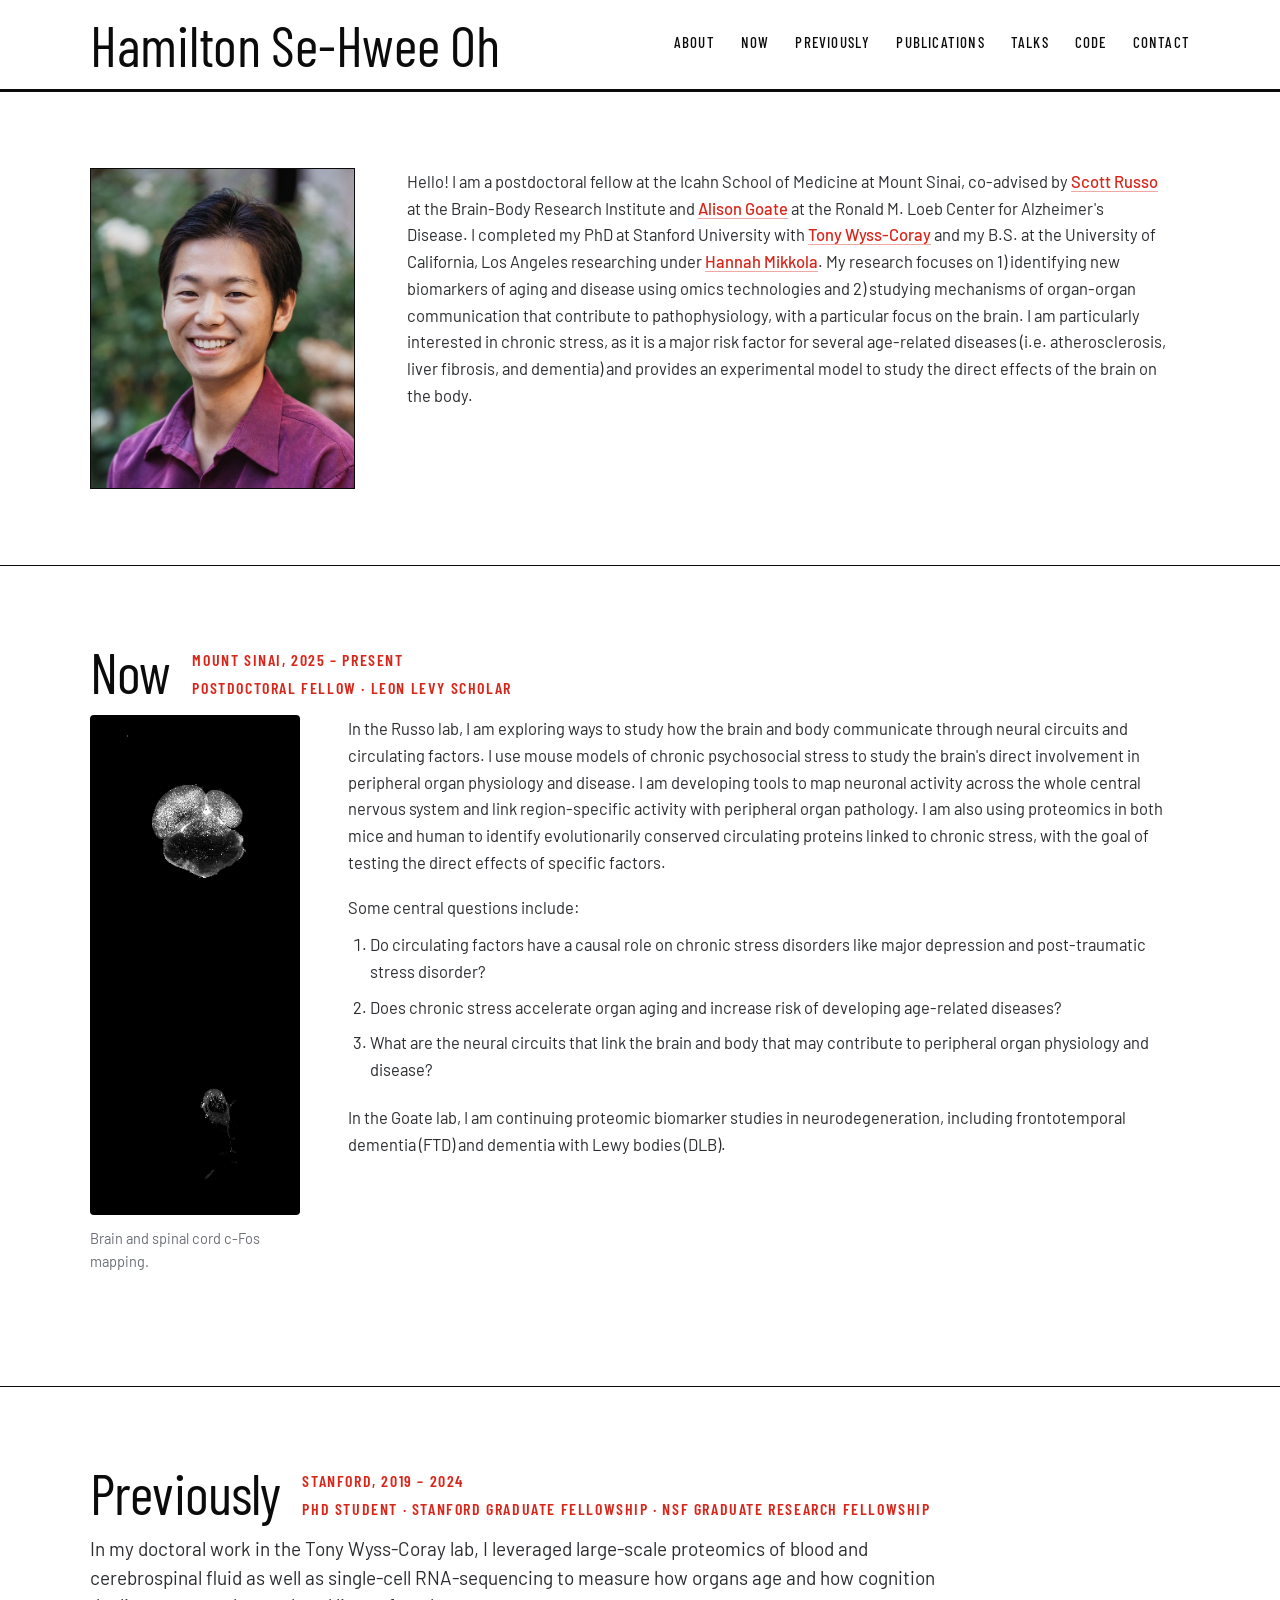
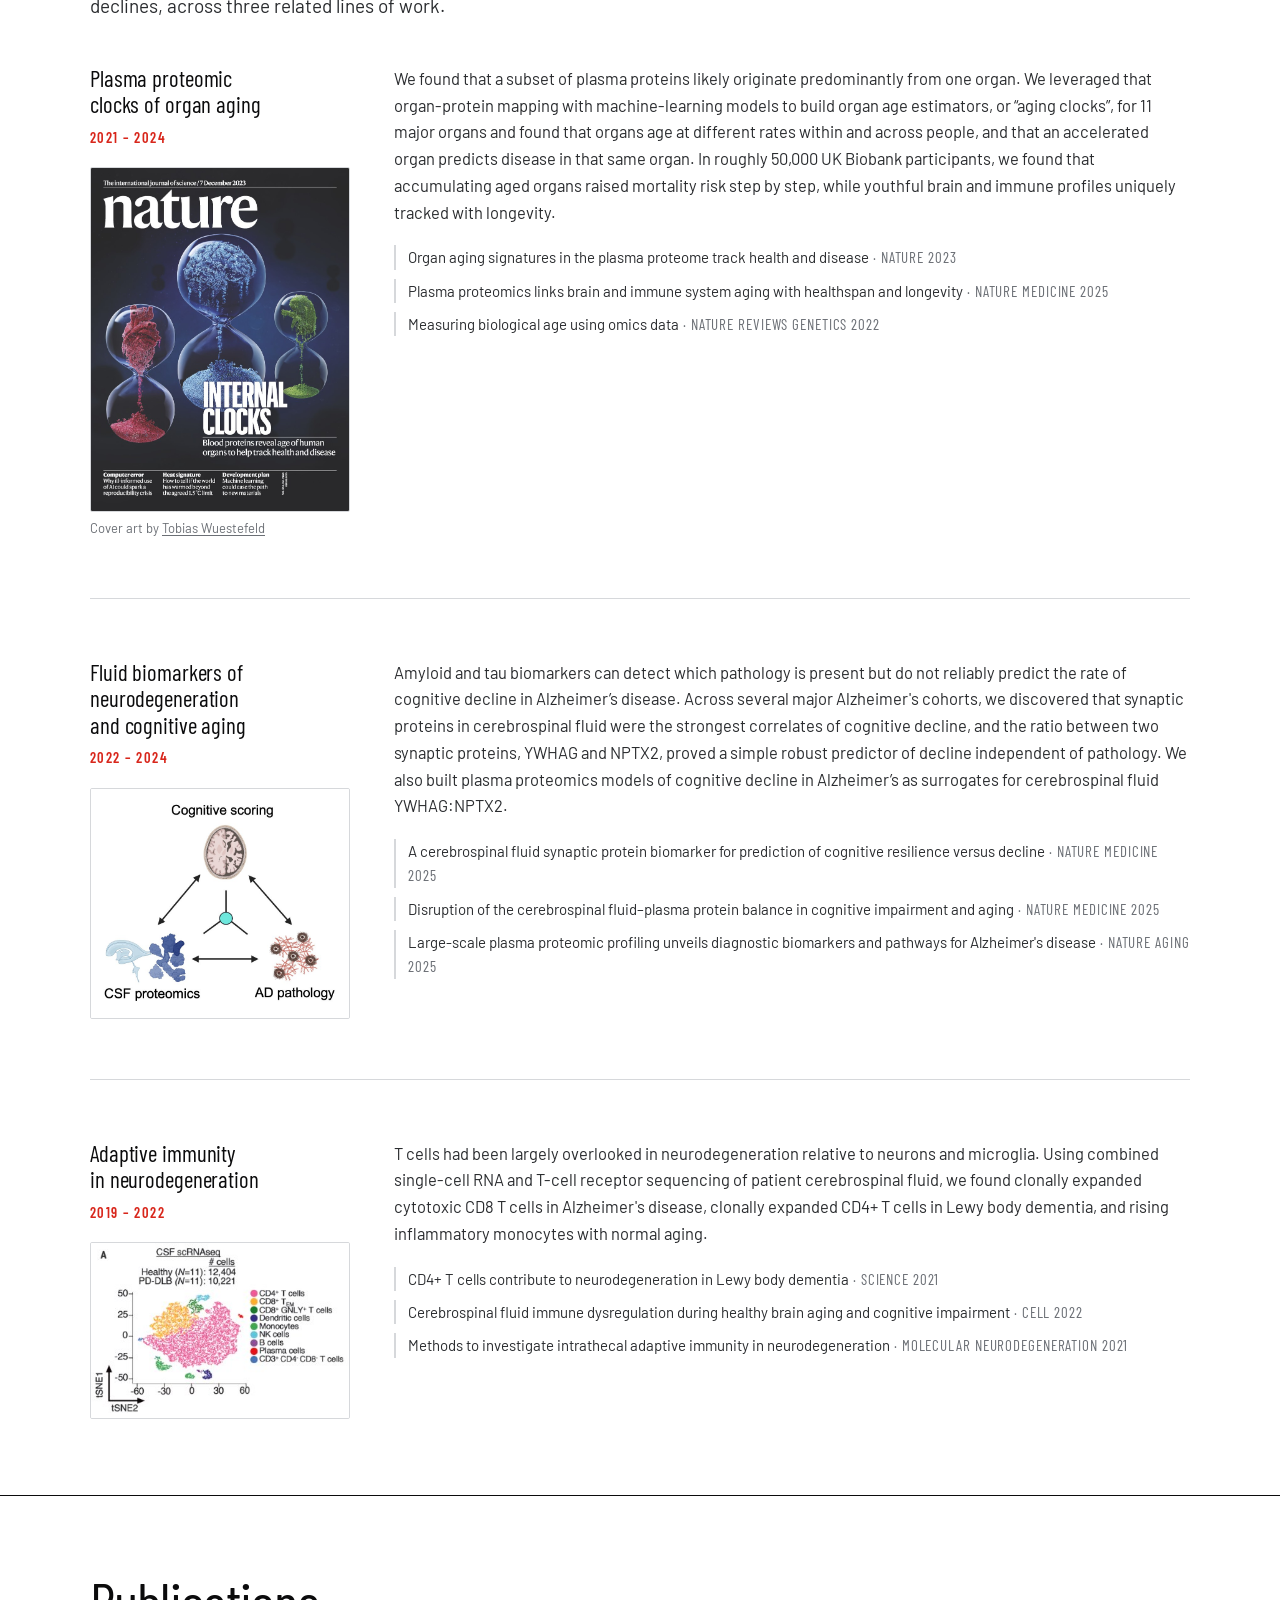
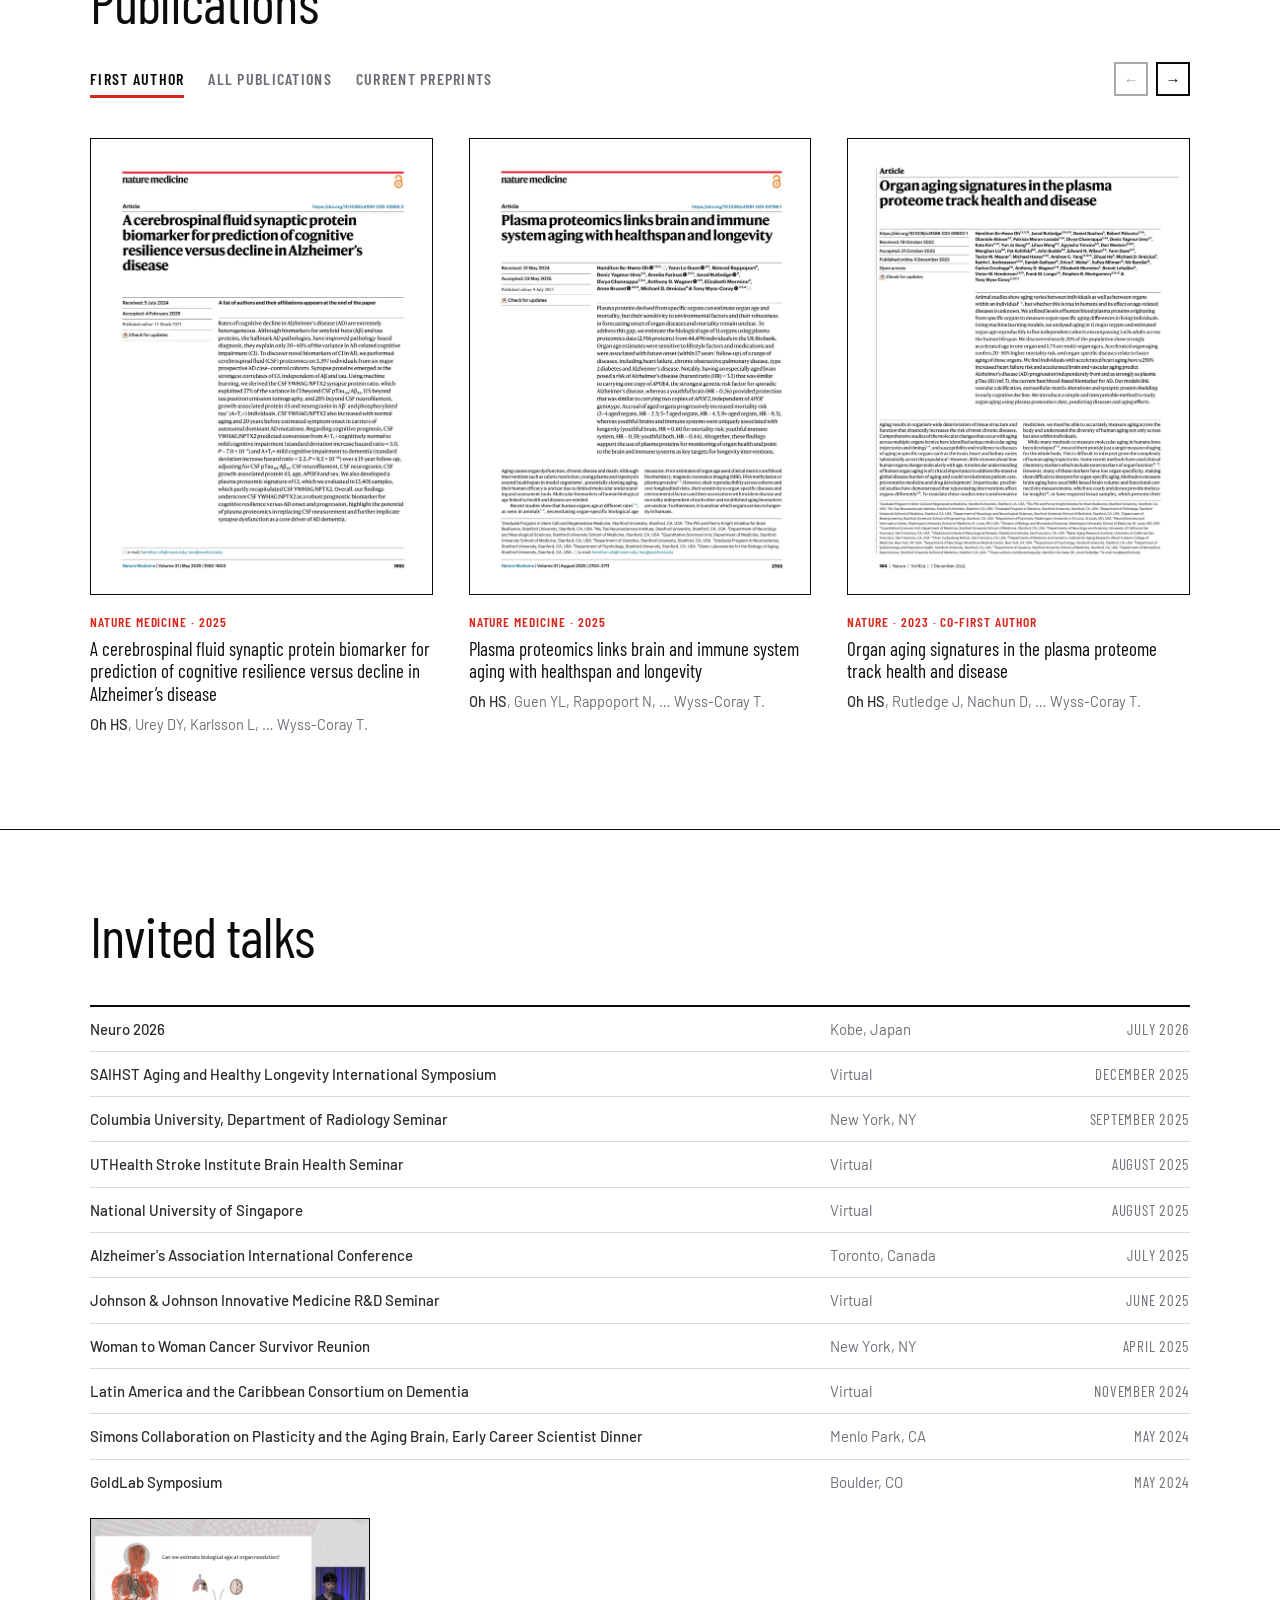
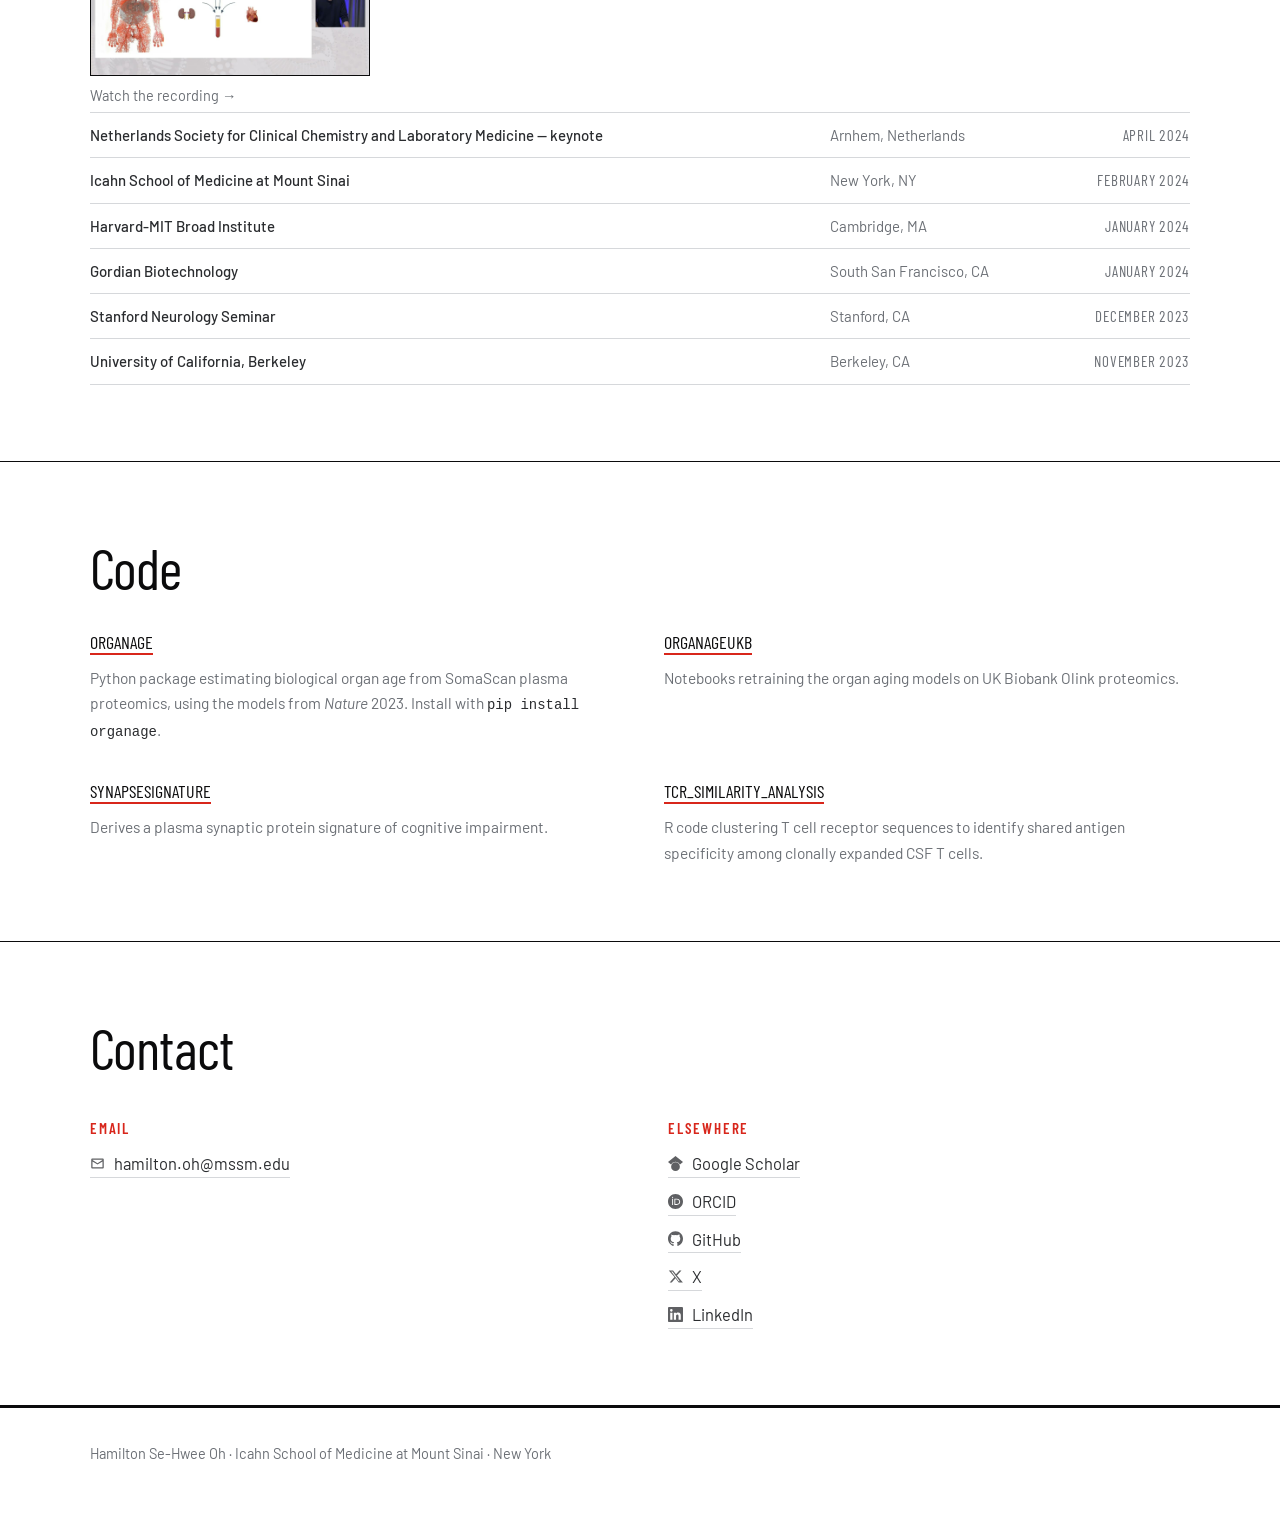
==== commit 811ed0ca: "Stack the Now section on narrow screens The c-Fos figure sits in a fixed 210px column, so every pixe" ====
--- a/index.html
+++ b/index.html
@@ -245,14 +245,16 @@
 .cfos { display: flex; flex-direction: column; align-items: flex-start; gap: 12px; }
 /* The source frame is 82% empty black, so the window crops to the specimen and
    zooms slightly — at 1:1 the sparse c-Fos signal is too small to read. */
-.cfos-frame { width: 210px; aspect-ratio: 210 / 500; overflow: hidden; border-radius: 4px; background: #000; }
+.cfos-frame { width: var(--cfos); aspect-ratio: 210 / 500; overflow: hidden; border-radius: 4px; background: #000; }
 .cfos-frame img { width: 100%; height: 100%; object-fit: cover; object-position: 53% 50%; display: block; }
-.cfos figcaption { max-width: 210px; margin-top: 0; }
+.cfos figcaption { max-width: var(--cfos); margin-top: 0; }
 figcaption { margin-top: 12px; font-size: 14.5px; line-height: 1.6; color: var(--muted); max-width: 78ch; }
 
 
 /* The c-Fos frame is tall and narrow, so the text runs beside it rather than under. */
-.now-grid { display: grid; grid-template-columns: 210px 1fr; gap: 48px; align-items: start; margin-top: 8px; }
+/* --cfos sets the figure's width, the caption's measure and the grid column at once,
+   so narrowing the figure for a phone is a single number. */
+.now-grid { --cfos: 210px; display: grid; grid-template-columns: var(--cfos) 1fr; gap: 48px; align-items: start; margin-top: 8px; }
 .now-body > p { font-size: 16.5px; color: var(--body); }
 .questions-lead { margin-top: 1.15em; }
 .questions { margin: 10px 0 0; padding-left: 22px; display: grid; gap: 9px; }
@@ -422,6 +424,16 @@
   /* Three columns can't hold at this width; stack name, place, date instead. */
   .venue { grid-template-columns: 1fr; gap: 2px; padding: 12px 0; }
   .v-when { text-align: left; }
+  /* The figure column is a fixed 210px, so every pixel lost here comes out of the
+     prose beside it. Close the gap before the text gets uncomfortably narrow. */
+  .now-grid { gap: 28px; }
+}
+/* A fixed 210px of figure plus the gap comes straight out of the prose beside it:
+   by 700px the text column is down to ~40 characters a line, and on a phone it would
+   be under 100px — a word or two per line. Stack below that, and narrow the figure,
+   since at full width its 500-tall frame fills most of a phone screen on its own. */
+@media (max-width: 700px) {
+  .now-grid { --cfos: 168px; grid-template-columns: 1fr; gap: 26px; }
 }
 @media (max-width: 620px) {
   .wrap { padding: 0 22px; }
@@ -430,7 +442,7 @@
   /* At the large wordmark size the bar is tall enough that pinning it would cover
      most of a phone screen, so let it scroll away here. */
   .masthead { position: static; }
-        .pub-rail { --per: 1; }
+  .pub-rail { --per: 1; }
 }
 </style>
 
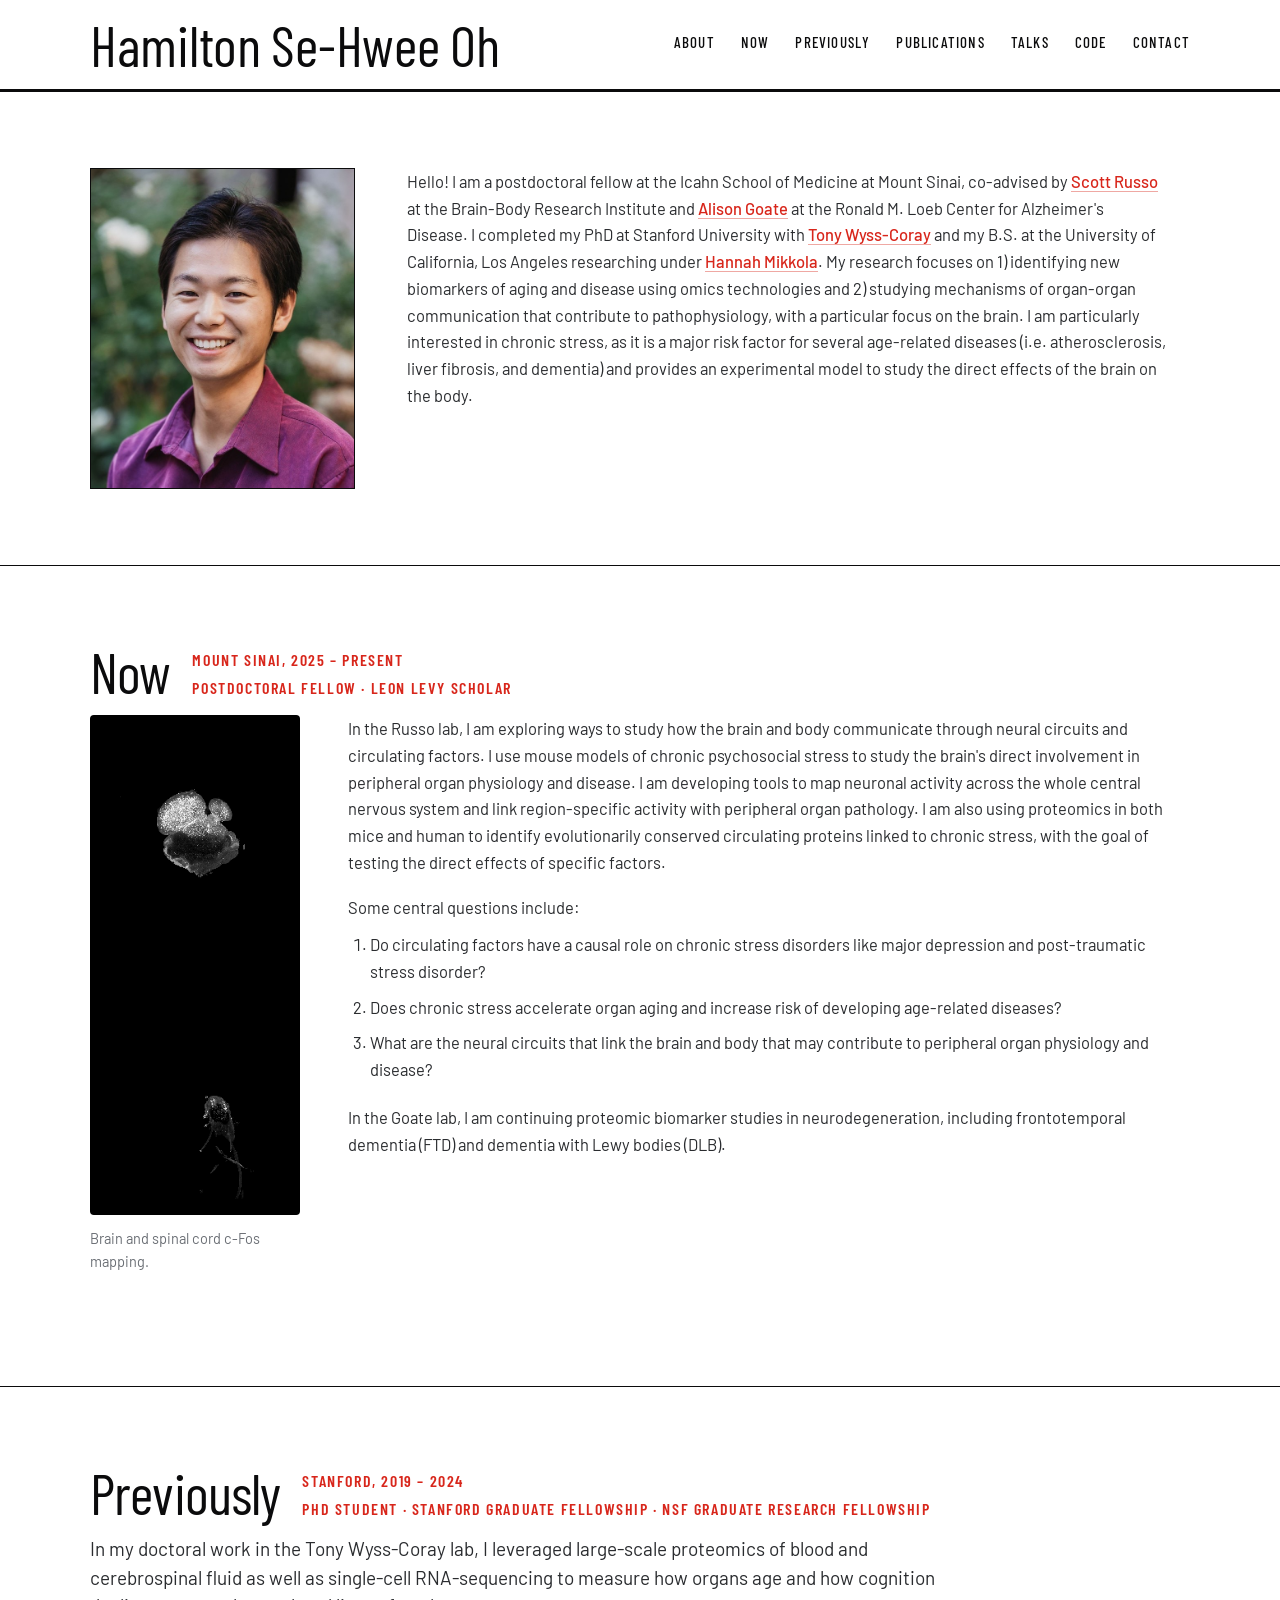
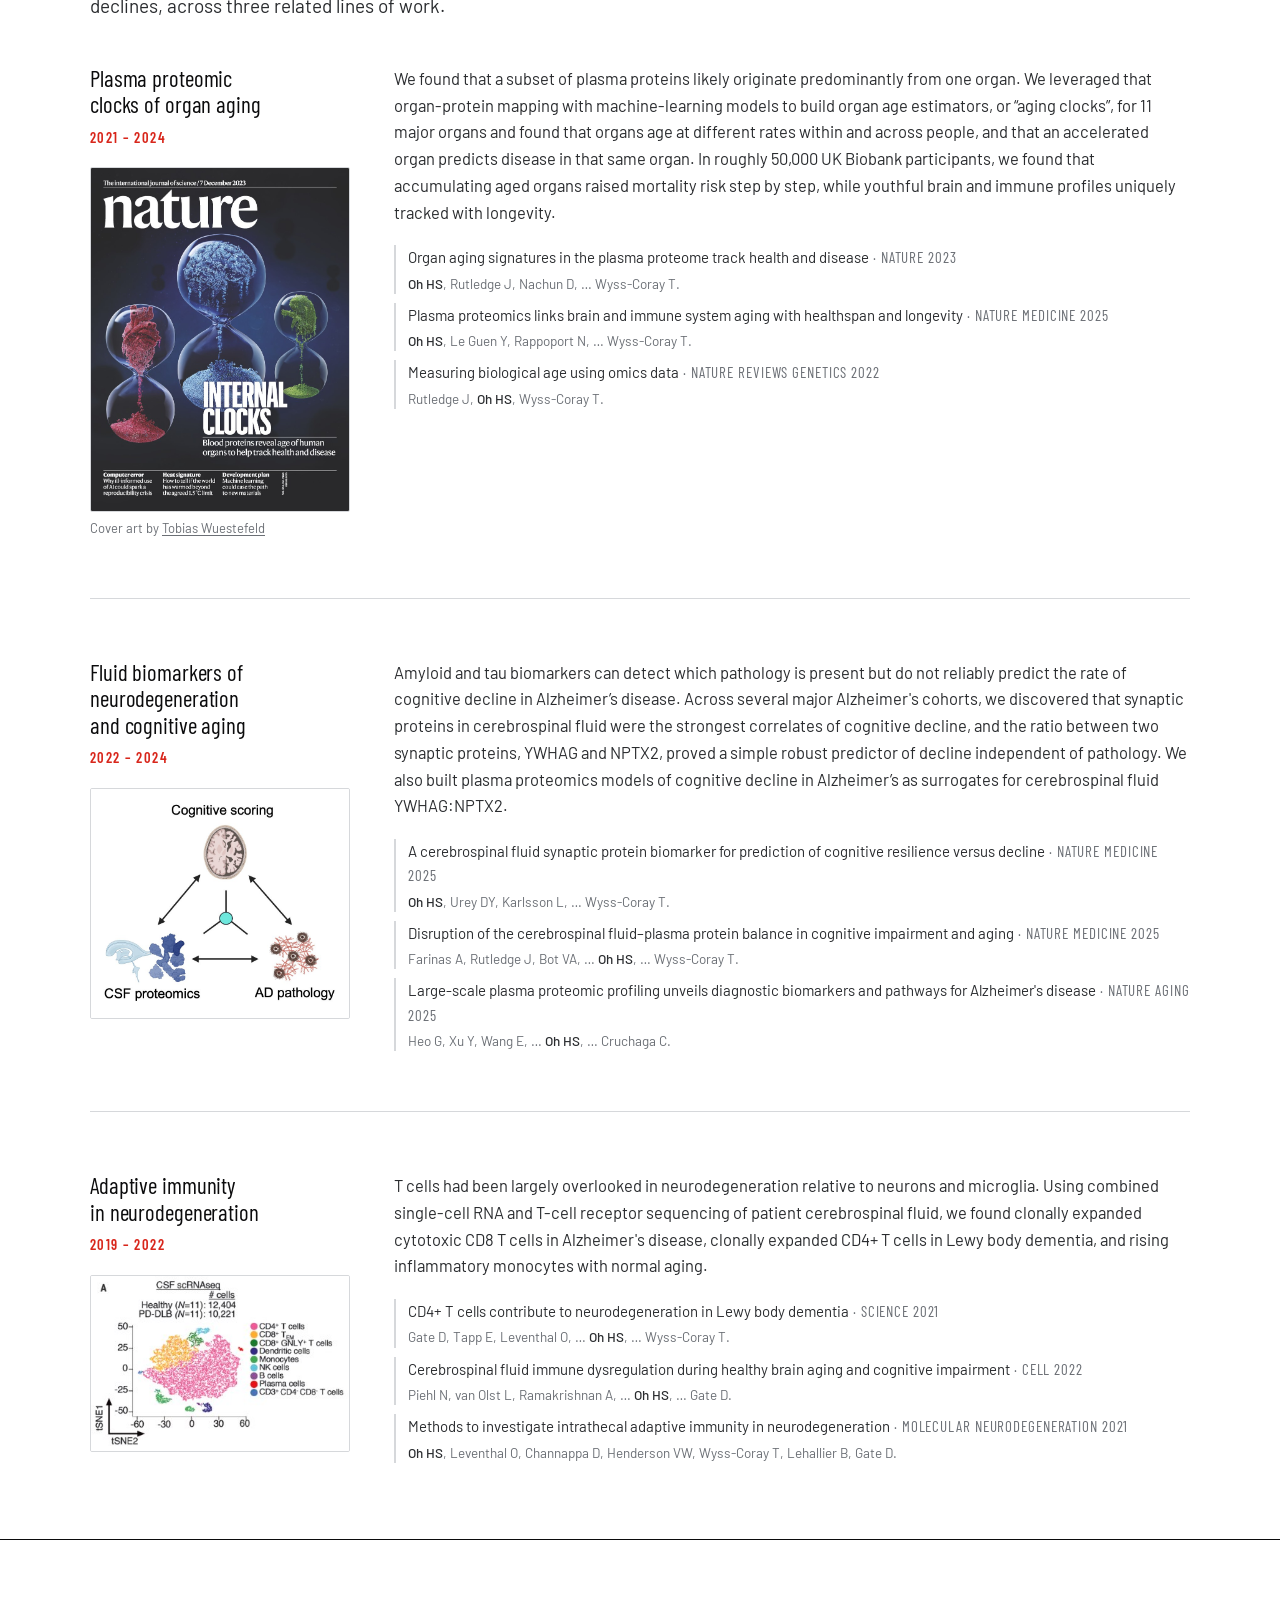
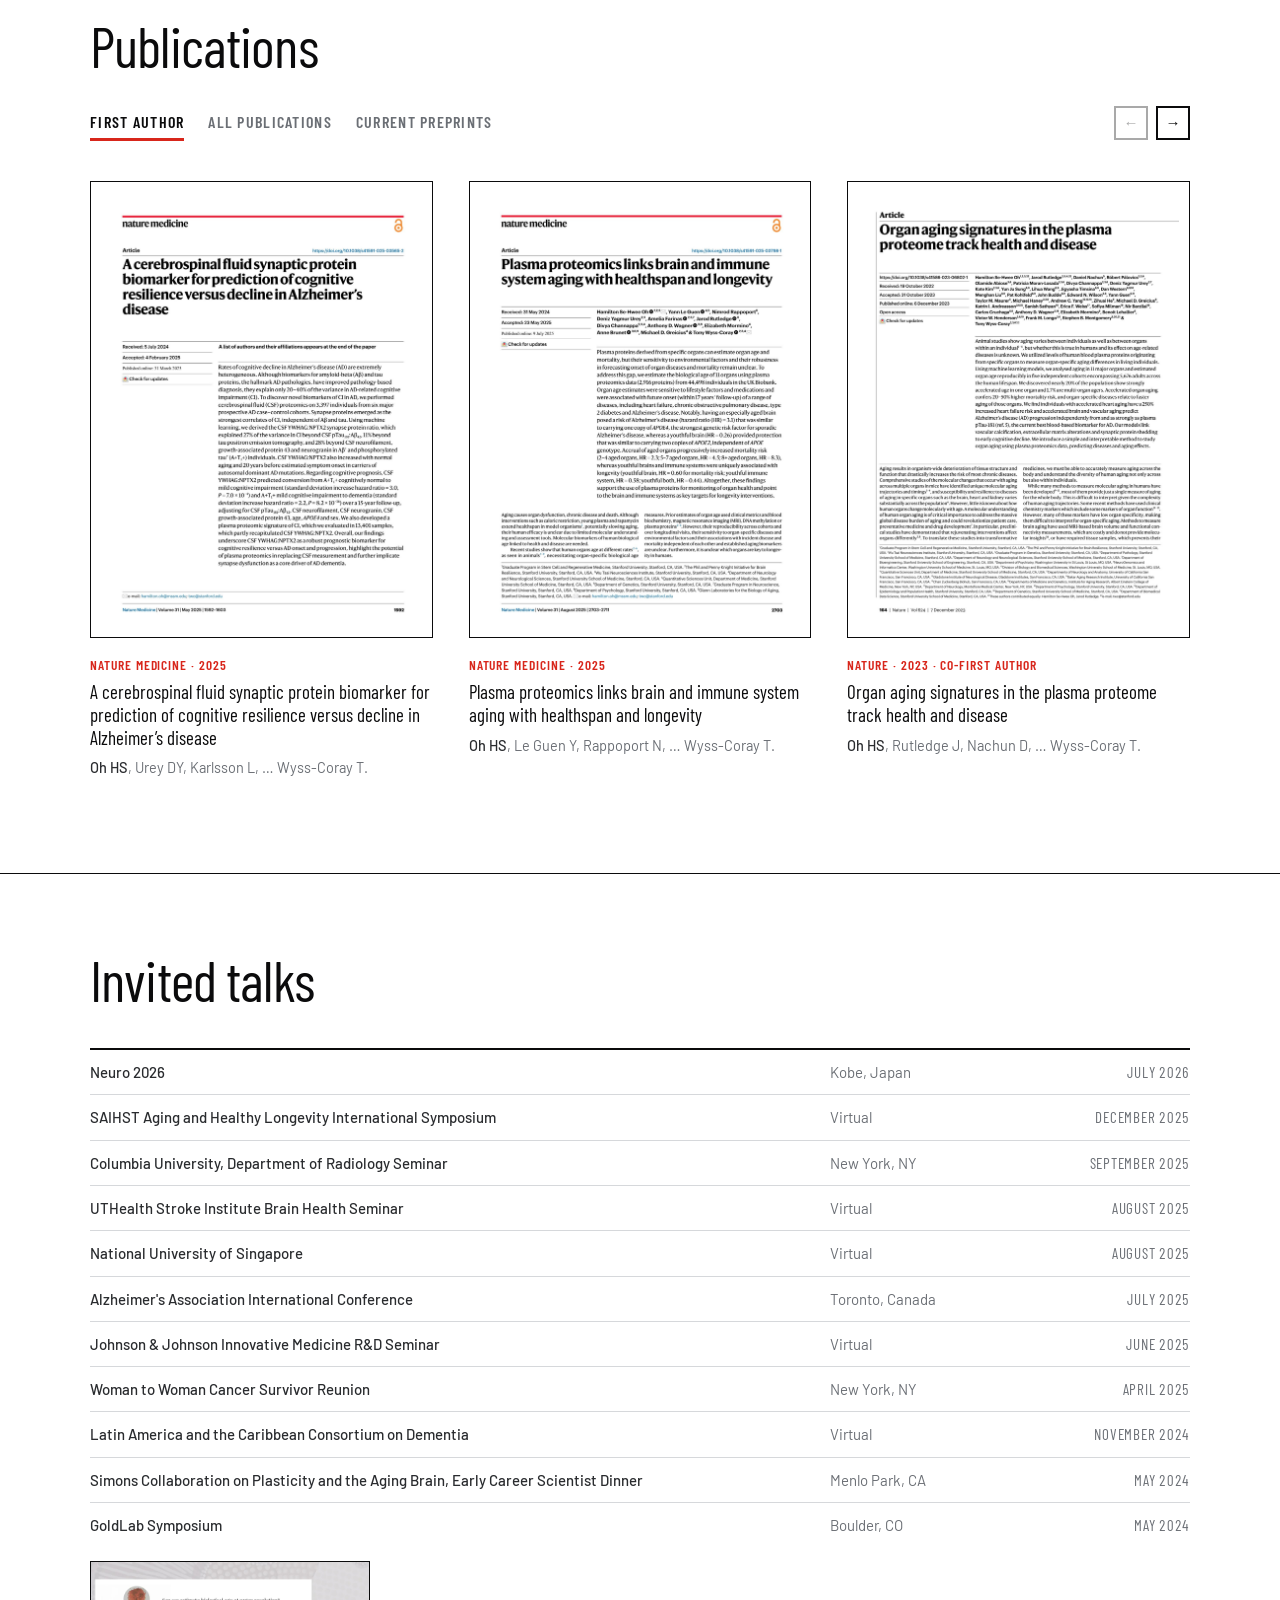
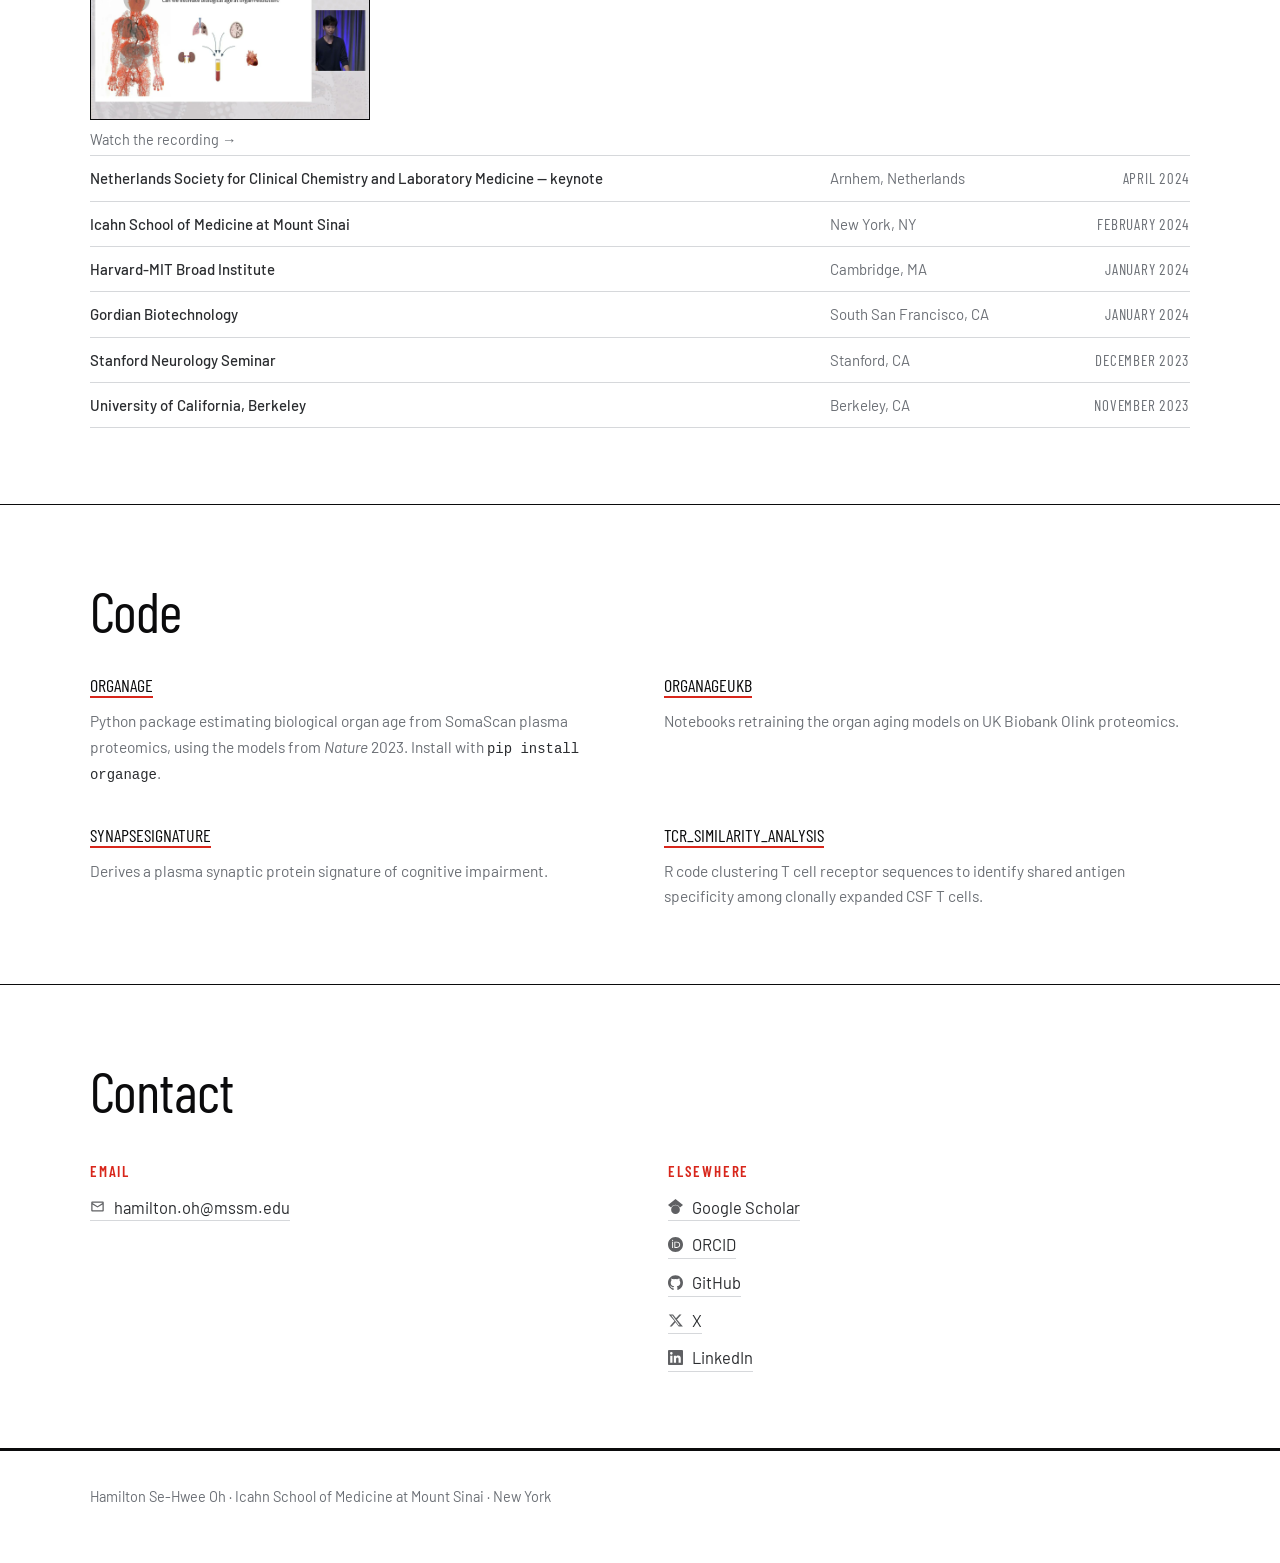
==== commit a6aff8e9: "Show author bylines on the key papers in Previously Each key-paper link already carried its DOI in t" ====
--- a/index.html
+++ b/index.html
@@ -279,6 +279,9 @@
 .key a:hover { color: var(--ink); }
 .key .k-venue { color: var(--muted); }
 .key a:hover .k-title { text-decoration: underline; text-underline-offset: 3px; }
+/* Byline under each key paper, filled in by script — see keyPaperBylines() below. */
+.k-authors { display: block; margin-top: 4px; font-size: 13.5px; line-height: 1.5; color: var(--muted); }
+.k-authors b { color: var(--body); font-weight: 500; }
 
 /* ---------- publications ---------- */
 .pub-bar { display: flex; align-items: baseline; justify-content: space-between; gap: 24px 32px; flex-wrap: wrap; margin-bottom: 40px; }
@@ -694,7 +697,7 @@
         <li><cite><a href="https://doi.org/10.1126/scitranslmed.adx4852">Alzheimer’s disease proteome-wide association study implicates adaptive immunity and identifies risk genes LILRB1 and SIRPA</a></cite>. Walker KA, Blew C, Duggan MR, … <b>Oh HS</b>, … Schlosser P. <em>Science Translational Medicine 2026</em>.</li>
         <li><cite><a href="https://doi.org/10.1038/s41591-025-03834-0">The Global Neurodegeneration Proteomics Consortium: biomarker and drug target discovery for common neurodegenerative diseases and aging</a></cite>. Imam F, Saloner R, Vogel JW, … <b>Oh HS</b>, … The Global Neurodegeneration Proteomics Consortium (GNPC). <em>Nature Medicine 2025</em>.</li>
         <li><cite><a href="https://doi.org/10.1038/s41591-025-03565-2">A cerebrospinal fluid synaptic protein biomarker for prediction of cognitive resilience versus decline in Alzheimer’s disease</a></cite>. <b>Oh HS</b>, Urey DY, Karlsson L, … Wyss-Coray T. <em>Nature Medicine 2025</em>.</li>
-        <li><cite><a href="https://doi.org/10.1038/s41591-025-03798-1">Plasma proteomics links brain and immune system aging with healthspan and longevity</a></cite>. <b>Oh HS</b>, Guen YL, Rappoport N, … Wyss-Coray T. <em>Nature Medicine 2025</em>.</li>
+        <li><cite><a href="https://doi.org/10.1038/s41591-025-03798-1">Plasma proteomics links brain and immune system aging with healthspan and longevity</a></cite>. <b>Oh HS</b>, Le Guen Y, Rappoport N, … Wyss-Coray T. <em>Nature Medicine 2025</em>.</li>
         <li><cite><a href="https://doi.org/10.1016/j.neuron.2025.02.014">Multi-cohort cerebrospinal fluid proteomics identifies robust molecular signatures across the Alzheimer disease continuum</a></cite>. Ali M, Timsina J, Western D, … <b>Oh HS</b>, … Cruchaga C. <em>Neuron 2025</em>.</li>
         <li><cite><a href="https://doi.org/10.1016/j.landig.2025.01.006">Proteomic organ-specific ageing signatures and 20-year risk of age-related diseases: the Whitehall II observational cohort study</a></cite>. Kivimäki M, Frank P, Pentti J, … <b>Oh HS</b>, … Partridge L. <em>The Lancet Digital Health 2025</em>.</li>
         <li><cite><a href="https://doi.org/10.1038/s41591-025-03831-3">Disruption of the cerebrospinal fluid–plasma protein balance in cognitive impairment and aging</a></cite>. Farinas A, Rutledge J, Bot VA, … <b>Oh HS</b>, … Wyss-Coray T. <em>Nature Medicine 2025</em>.</li>
@@ -706,7 +709,7 @@
         <li><cite><a href="https://doi.org/10.1038/s41586-023-06802-1">Organ aging signatures in the plasma proteome track health and disease</a></cite>. <b>Oh HS</b>, Rutledge J, Nachun D, … Wyss-Coray T. <em>Nature 2023</em>.</li>
         <li><cite><a href="https://doi.org/10.1126/scitranslmed.abq5923">Proteomics of brain, CSF, and plasma identifies molecular signatures for distinguishing sporadic and genetic Alzheimer’s disease</a></cite>. Sung YJ, Yang C, Norton J, … <b>Oh HS</b>, … Cruchaga C. <em>Science Translational Medicine 2023</em>.</li>
         <li><cite><a href="https://doi.org/10.1038/s41576-022-00511-7">Measuring biological age using omics data</a></cite>. Rutledge J, <b>Oh HS</b>, Wyss-Coray T. <em>Nature Reviews Genetics 2022</em>.</li>
-        <li><cite><a href="https://doi.org/10.1016/j.cell.2022.11.019">Cerebrospinal fluid immune dysregulation during healthy brain aging and cognitive impairment</a></cite>. Piehl N, Olst LV, Ramakrishnan A, … <b>Oh HS</b>, … Gate D. <em>Cell 2022</em>.</li>
+        <li><cite><a href="https://doi.org/10.1016/j.cell.2022.11.019">Cerebrospinal fluid immune dysregulation during healthy brain aging and cognitive impairment</a></cite>. Piehl N, van Olst L, Ramakrishnan A, … <b>Oh HS</b>, … Gate D. <em>Cell 2022</em>.</li>
         <li><cite><a href="https://doi.org/10.1126/science.abf7266">CD4+ T cells contribute to neurodegeneration in Lewy body dementia</a></cite>. Gate D, Tapp E, Leventhal O, … <b>Oh HS</b>, … Wyss-Coray T. <em>Science 2021</em>.</li>
         <li><cite><a href="https://doi.org/10.1186/s13024-021-00423-w">Methods to investigate intrathecal adaptive immunity in neurodegeneration</a></cite>. <b>Oh HS</b>, Leventhal O, Channappa D, Henderson VW, Wyss-Coray T, Lehallier B, Gate D. <em>Molecular Neurodegeneration 2021</em>.</li>
         <li><cite><a href="https://doi.org/10.64898/2026.05.23.727339">Plasma proteomics reveals divergent sex-specific senescence and bone biology signatures across neurodegenerative diseases</a></cite>. Kaipa S, Zhai T, Meka SRK, … <b>Oh HS</b>, … Suryadevara V. <em>bioRxiv / medRxiv 2026</em>.</li>
@@ -842,12 +845,21 @@
   // Consortia are credited as a body, not a person, so they keep their full name.
   var GROUP = /consorti|collaborat|network|initiative|investigator|study group|\bgroup\b|working party/i;
 
+  /* Surname particles. Taking only the last word as the family name turns
+     "Yann Le Guen" into "Guen YL" and "Sven J. van der Lee" into "Lee SJVD", so any
+     run of these immediately before the last word is pulled into the surname. */
+  var PARTICLE = /^(?:de|del|della|der|di|do|dos|da|das|du|la|le|van|von|ter|ten|af|av|bin|ibn|al|el)$/i;
+
   function initials(name) {
     if (SELF.test(name.trim())) return SELF_AS;
     if (GROUP.test(name)) return esc(name.trim());
     var parts = name.trim().split(/\s+/);
     if (parts.length < 2) return esc(name);
     var family = parts.pop();
+    // Stop at one remaining word so a name that is all particles still has a given name.
+    while (parts.length > 1 && PARTICLE.test(parts[parts.length - 1])) {
+      family = parts.pop() + " " + family;
+    }
     var given = parts.map(function (p) {
       return p.split("-").map(function (piece) { return piece.charAt(0); }).join("");
     }).join("");
@@ -1040,6 +1052,29 @@
     });
     showView("first");
   }
+
+  /* ---------------- key papers in Previously ---------------- */
+  /* Every key-paper link already carries its DOI in the href, so its byline is looked
+     up rather than typed out a second time: nothing to keep in step when an author
+     list changes, and it renders identically to the byline under a publication card.
+     A link whose DOI isn't in the data is left exactly as written. */
+  (function keyPaperBylines() {
+    var byDoi = {};
+    pubs.concat(preprints).forEach(function (p) { byDoi[p.doi.toLowerCase()] = p; });
+
+    [].forEach.call(document.querySelectorAll('.key a[href*="doi.org/"]'), function (link) {
+      var href = link.getAttribute("href");
+      var doi = decodeURIComponent(href.slice(href.indexOf("doi.org/") + 8));
+      var pub = byDoi[doi.toLowerCase()];
+      if (!pub) return;
+      var line = authorLine(pub);
+      if (!line) return;
+      var byline = document.createElement("span");
+      byline.className = "k-authors";
+      byline.innerHTML = line;
+      link.appendChild(byline);
+    });
+  })();
 })();
 </script>
 
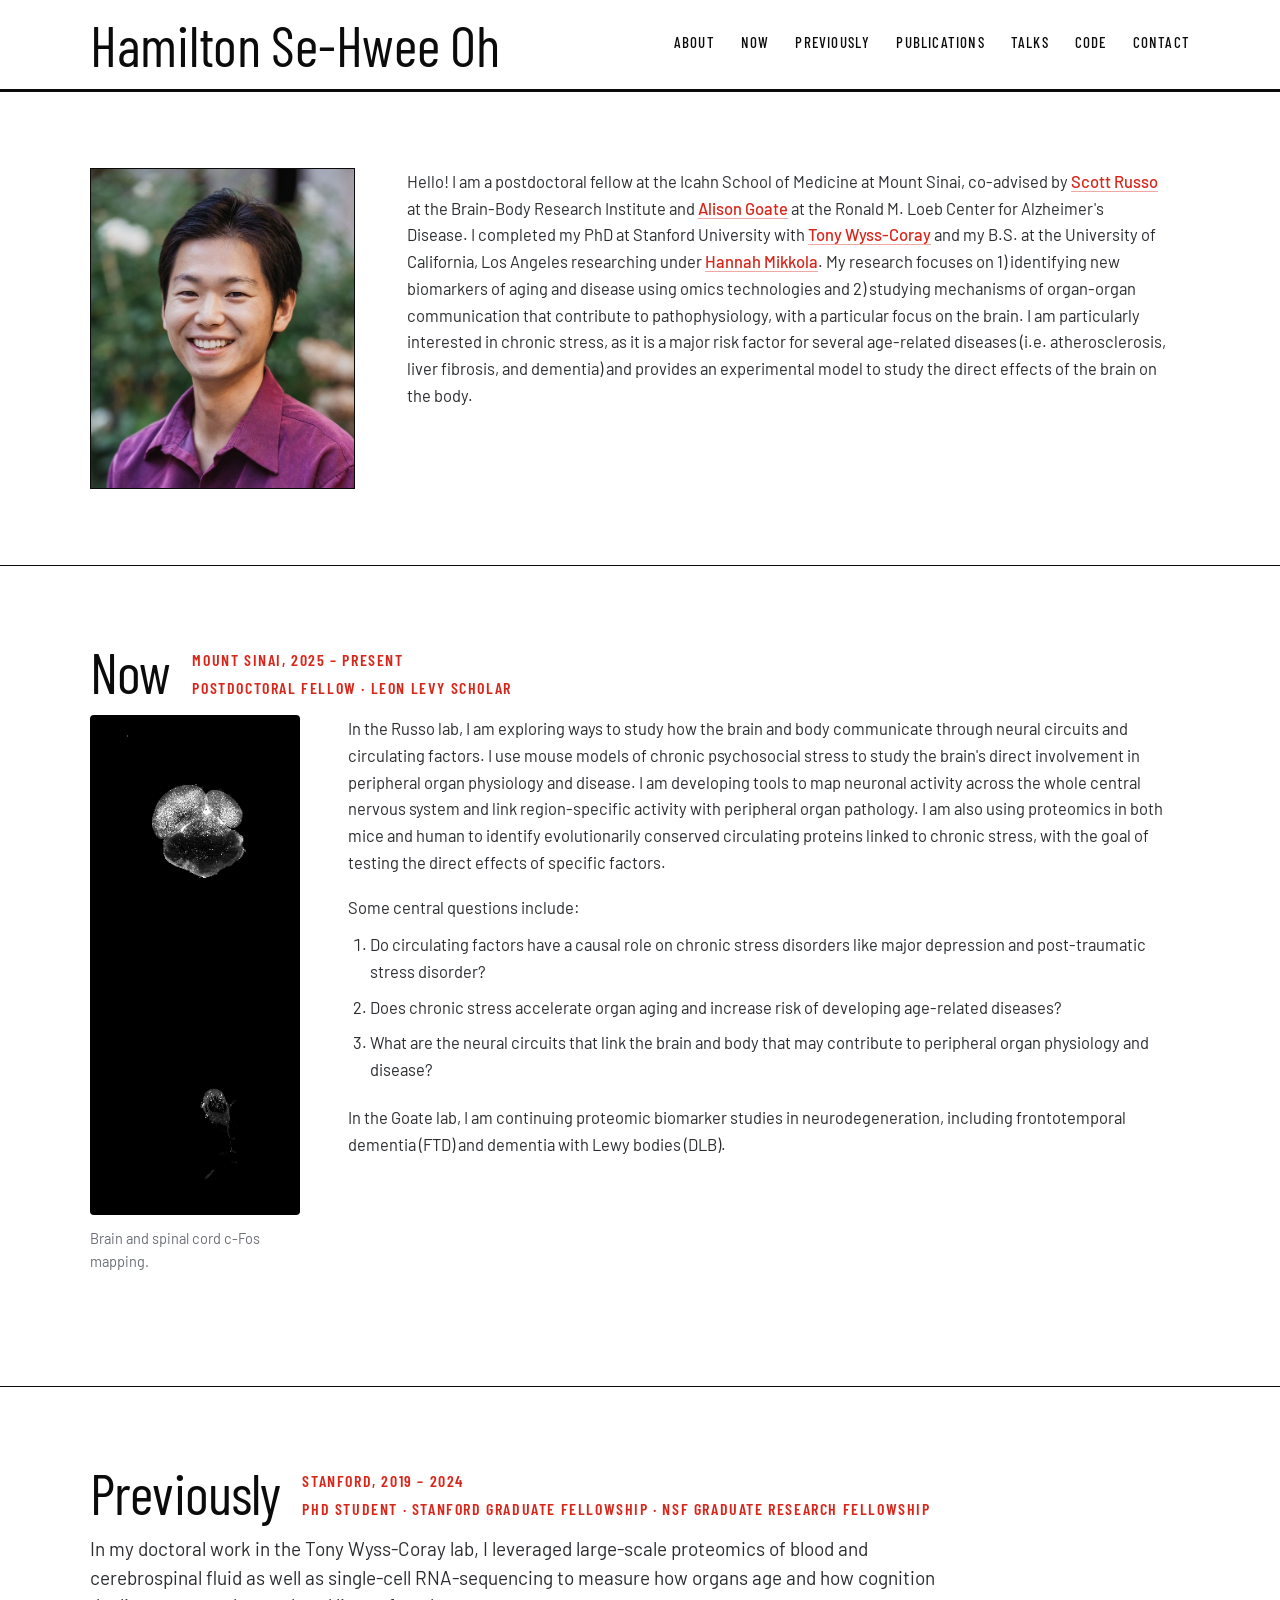
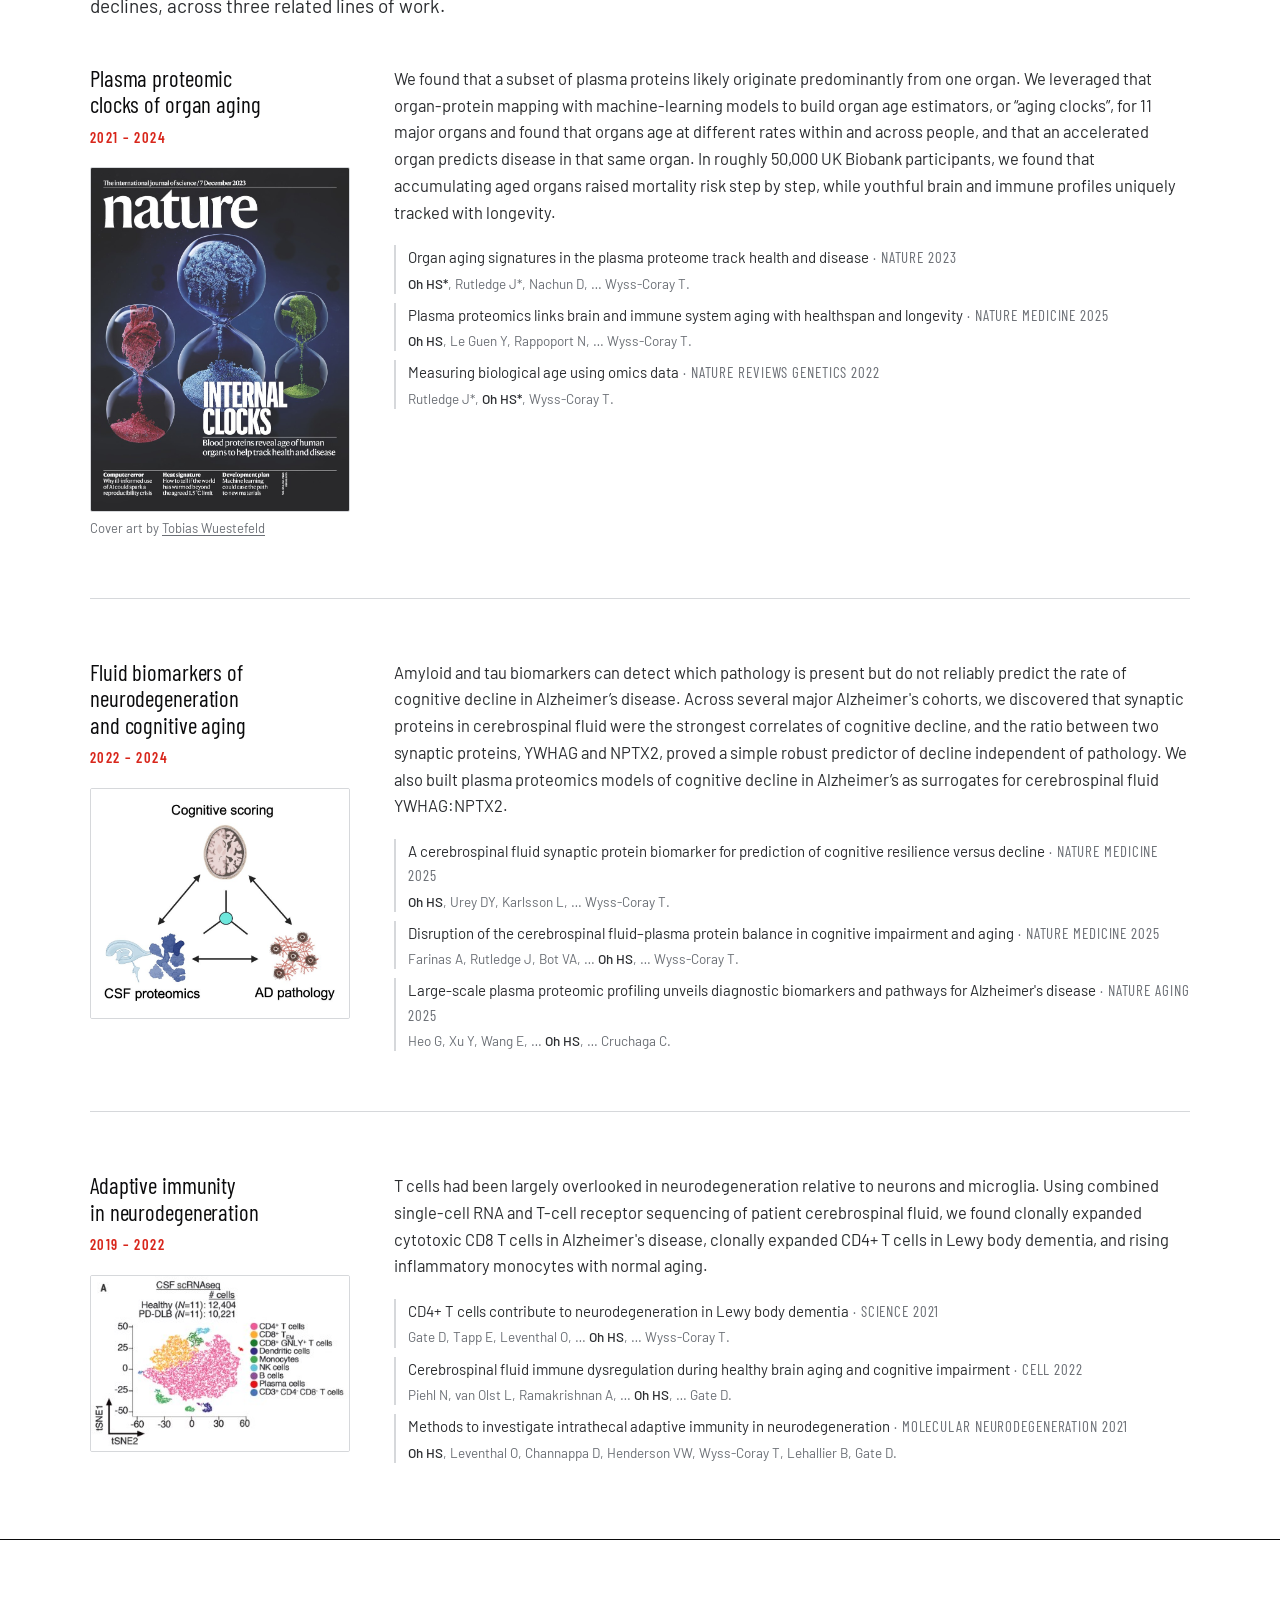
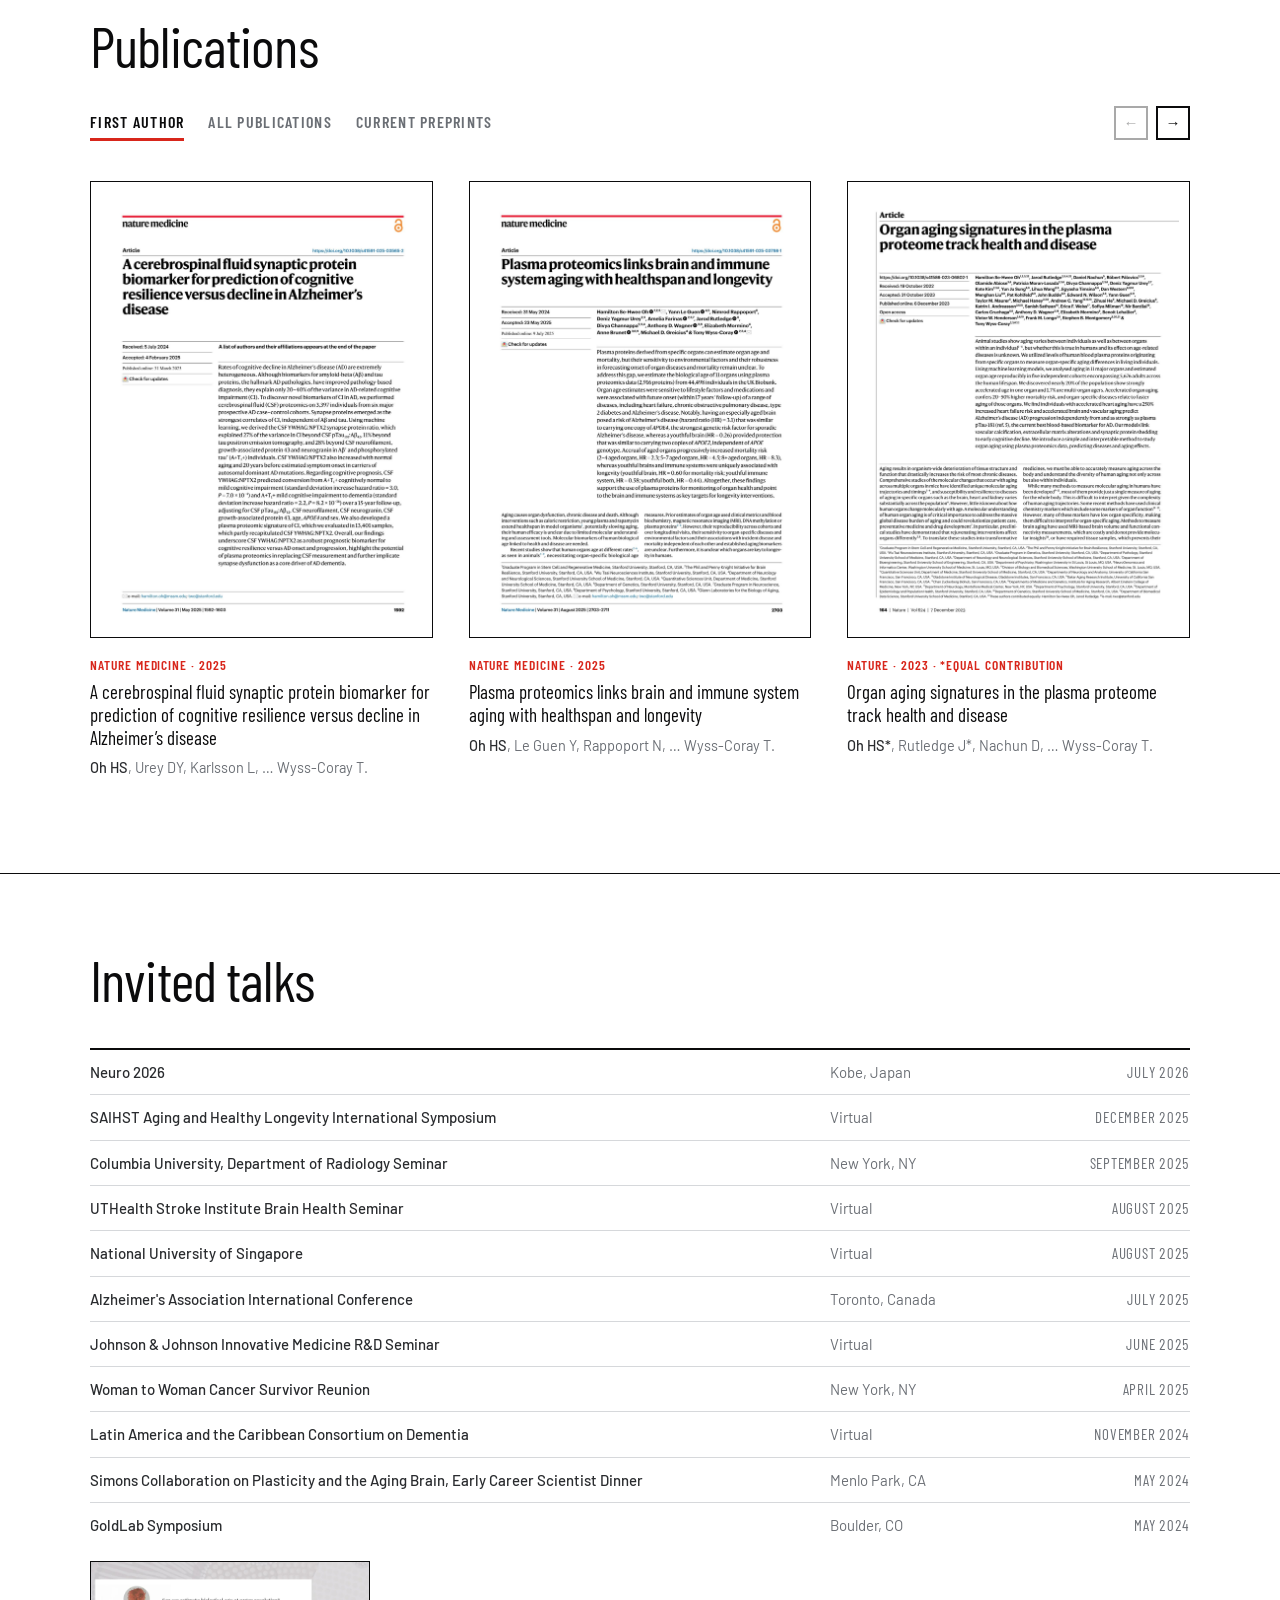
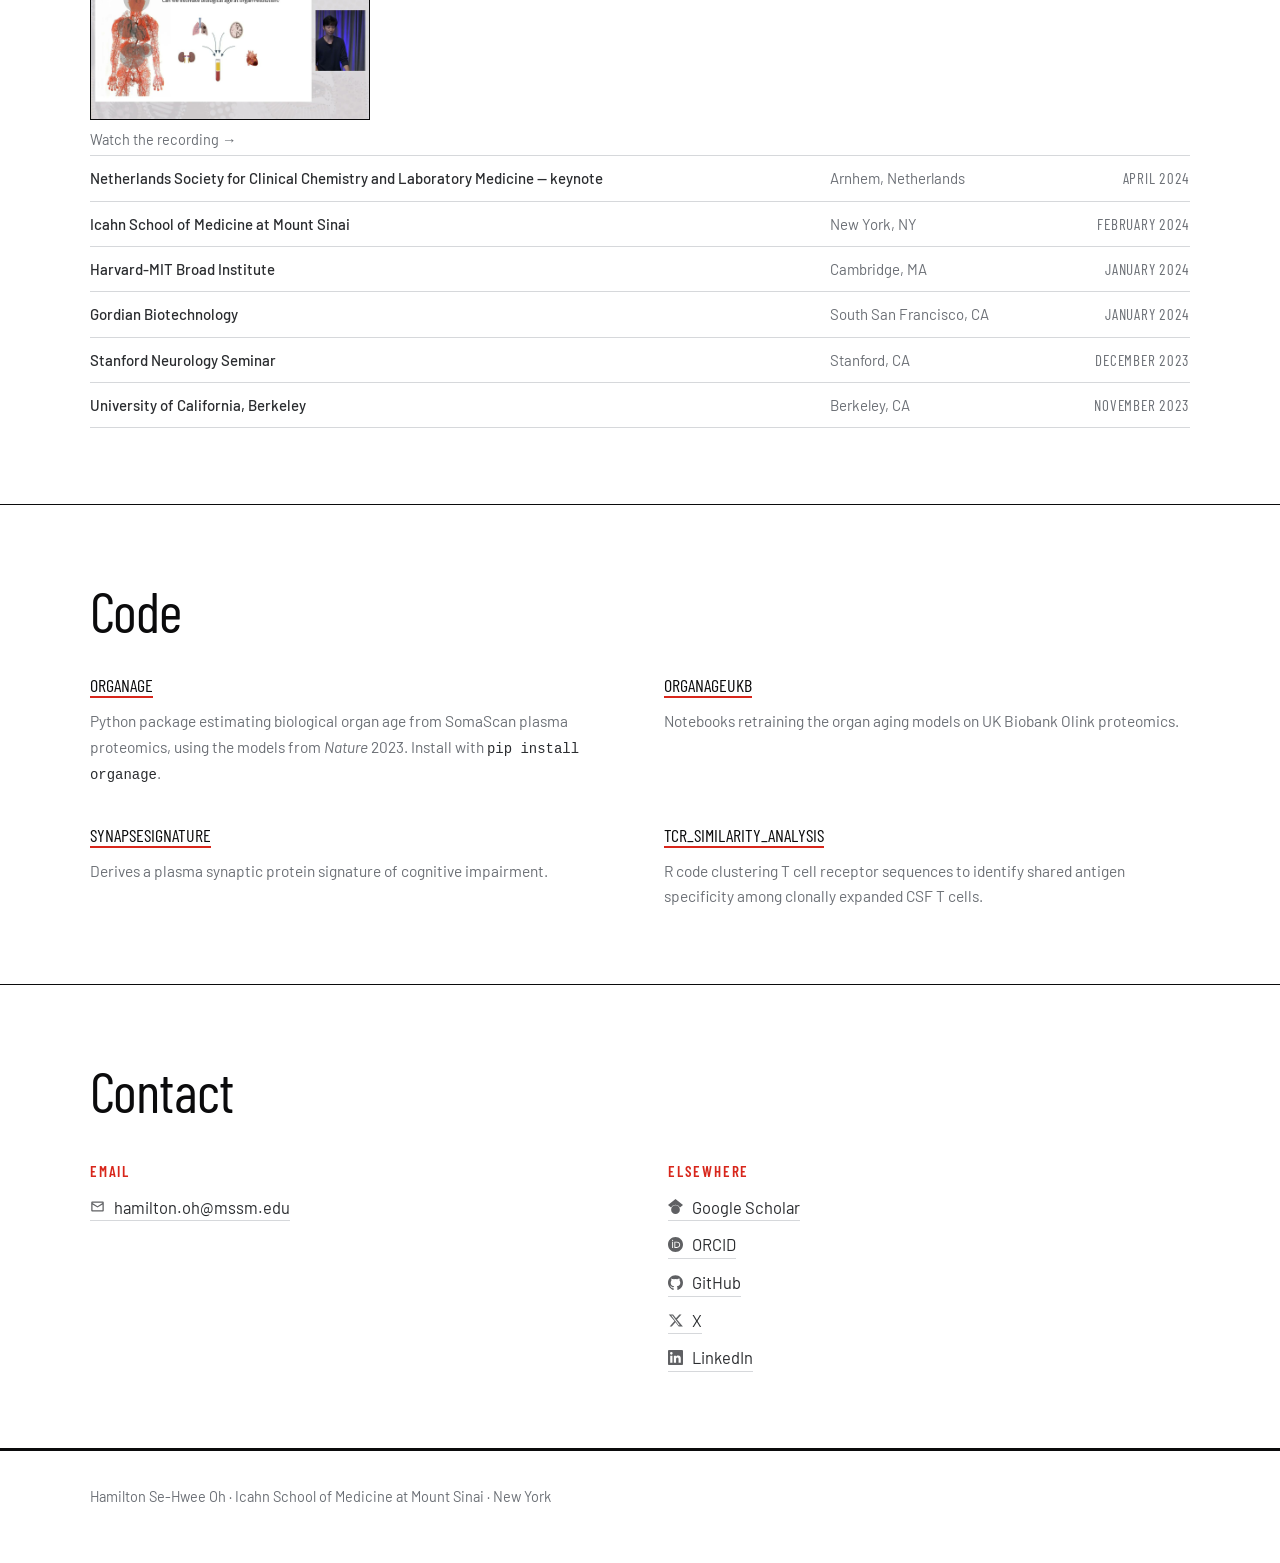
==== commit 5cb50b3b: "Mark co-first authors with an asterisk The record only knew whether Hamilton was a co-first author, " ====
--- a/index.html
+++ b/index.html
@@ -706,9 +706,9 @@
         <li><cite><a href="https://doi.org/10.1038/s41588-024-01972-8">Proteogenomic analysis of human cerebrospinal fluid identifies neurologically relevant regulation and implicates causal proteins for Alzheimer’s disease</a></cite>. Western D, Timsina J, Wang L, … <b>Oh HS</b>, … Cruchaga C. <em>Nature Genetics 2024</em>.</li>
         <li><cite><a href="https://doi.org/10.1186/s13024-023-00687-4">Proteo-genomics of soluble TREM2 in cerebrospinal fluid provides novel insights and identifies novel modulators for Alzheimer’s disease</a></cite>. Wang L, Nykänen NP, Western D, … <b>Oh HS</b>, … Cruchaga C. <em>Molecular Neurodegeneration 2024</em>.</li>
         <li><cite><a href="https://doi.org/10.1093/pnasnexus/pgae499">Disagreement on foundational principles of biological aging</a></cite>. Gladyshev VN, Anderson B, Barlit H, … <b>Oh HS</b>, … Zhavoronkov A. <em>PNAS Nexus 2024</em>.</li>
-        <li><cite><a href="https://doi.org/10.1038/s41586-023-06802-1">Organ aging signatures in the plasma proteome track health and disease</a></cite>. <b>Oh HS</b>, Rutledge J, Nachun D, … Wyss-Coray T. <em>Nature 2023</em>.</li>
+        <li><cite><a href="https://doi.org/10.1038/s41586-023-06802-1">Organ aging signatures in the plasma proteome track health and disease</a></cite>. <b>Oh HS*</b>, Rutledge J*, Nachun D, … Wyss-Coray T. <em>Nature 2023 (* equal contribution)</em>.</li>
         <li><cite><a href="https://doi.org/10.1126/scitranslmed.abq5923">Proteomics of brain, CSF, and plasma identifies molecular signatures for distinguishing sporadic and genetic Alzheimer’s disease</a></cite>. Sung YJ, Yang C, Norton J, … <b>Oh HS</b>, … Cruchaga C. <em>Science Translational Medicine 2023</em>.</li>
-        <li><cite><a href="https://doi.org/10.1038/s41576-022-00511-7">Measuring biological age using omics data</a></cite>. Rutledge J, <b>Oh HS</b>, Wyss-Coray T. <em>Nature Reviews Genetics 2022</em>.</li>
+        <li><cite><a href="https://doi.org/10.1038/s41576-022-00511-7">Measuring biological age using omics data</a></cite>. Rutledge J*, <b>Oh HS*</b>, Wyss-Coray T. <em>Nature Reviews Genetics 2022 (* equal contribution)</em>.</li>
         <li><cite><a href="https://doi.org/10.1016/j.cell.2022.11.019">Cerebrospinal fluid immune dysregulation during healthy brain aging and cognitive impairment</a></cite>. Piehl N, van Olst L, Ramakrishnan A, … <b>Oh HS</b>, … Gate D. <em>Cell 2022</em>.</li>
         <li><cite><a href="https://doi.org/10.1126/science.abf7266">CD4+ T cells contribute to neurodegeneration in Lewy body dementia</a></cite>. Gate D, Tapp E, Leventhal O, … <b>Oh HS</b>, … Wyss-Coray T. <em>Science 2021</em>.</li>
         <li><cite><a href="https://doi.org/10.1186/s13024-021-00423-w">Methods to investigate intrathecal adaptive immunity in neurodegeneration</a></cite>. <b>Oh HS</b>, Leventhal O, Channappa D, Henderson VW, Wyss-Coray T, Lehallier B, Gate D. <em>Molecular Neurodegeneration 2021</em>.</li>
@@ -885,10 +885,13 @@
         .filter(function (v, i, a) { return i === 0 || v !== a[i - 1]; });
     }
 
+    var shared = pub.shared || 0;
     var out = "", prev = -1;
     keep.forEach(function (i, k) {
       if (k) out += (i === prev + 1) ? ", " : ", … ";
       var mark = initials(names[i]);
+      // Journal convention: a * after each author who shares first authorship.
+      if (i < shared) mark += "*";
       out += (pub.pos && i === pub.pos - 1) ? "<b>" + mark + "</b>" : mark;
       prev = i;
     });
@@ -903,7 +906,7 @@
   function venueLine(pub) {
     var venue = pub.preprint ? esc(pub.server || "Preprint") : "<em>" + esc(pub.journal) + "</em>";
     if (pub.year) venue += " · " + pub.year;
-    if (pub.cofirst) venue += " · co-first author";
+    if (pub.shared) venue += " · *equal contribution";
     return venue;
   }
 
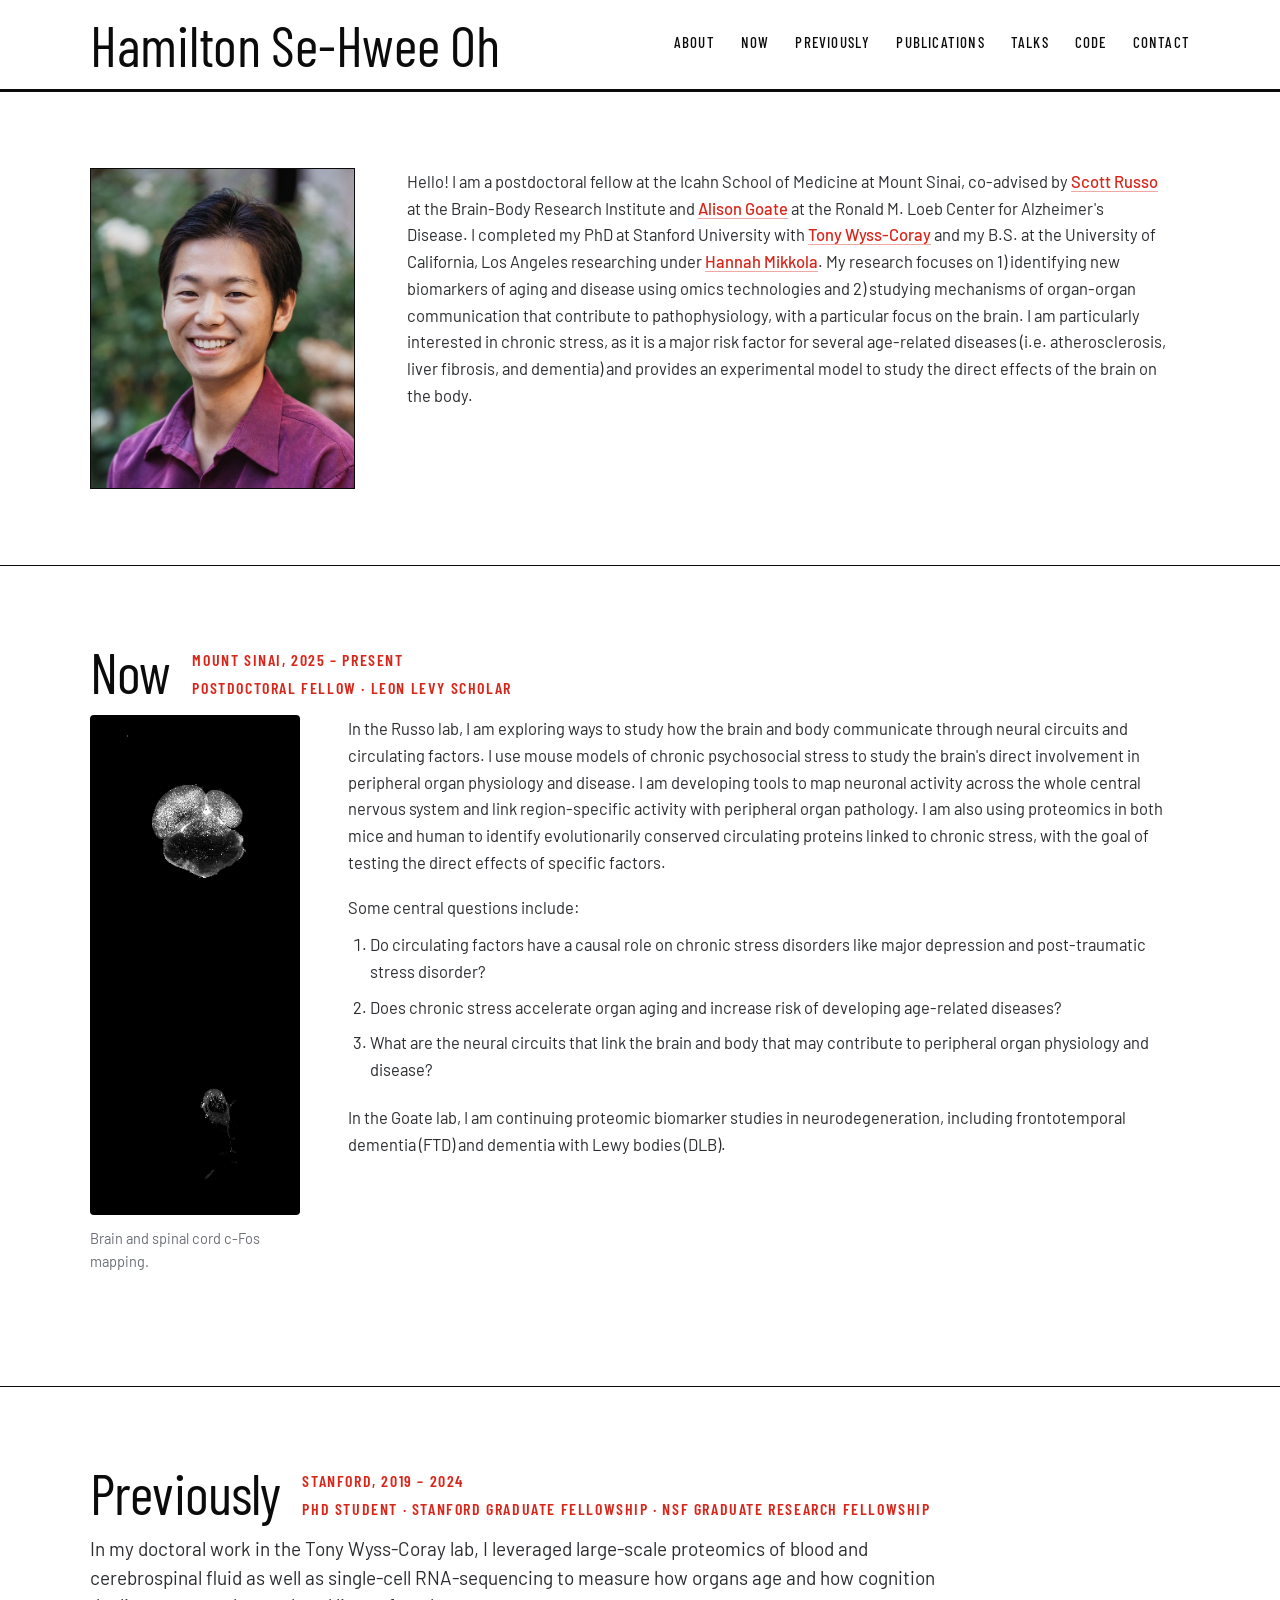
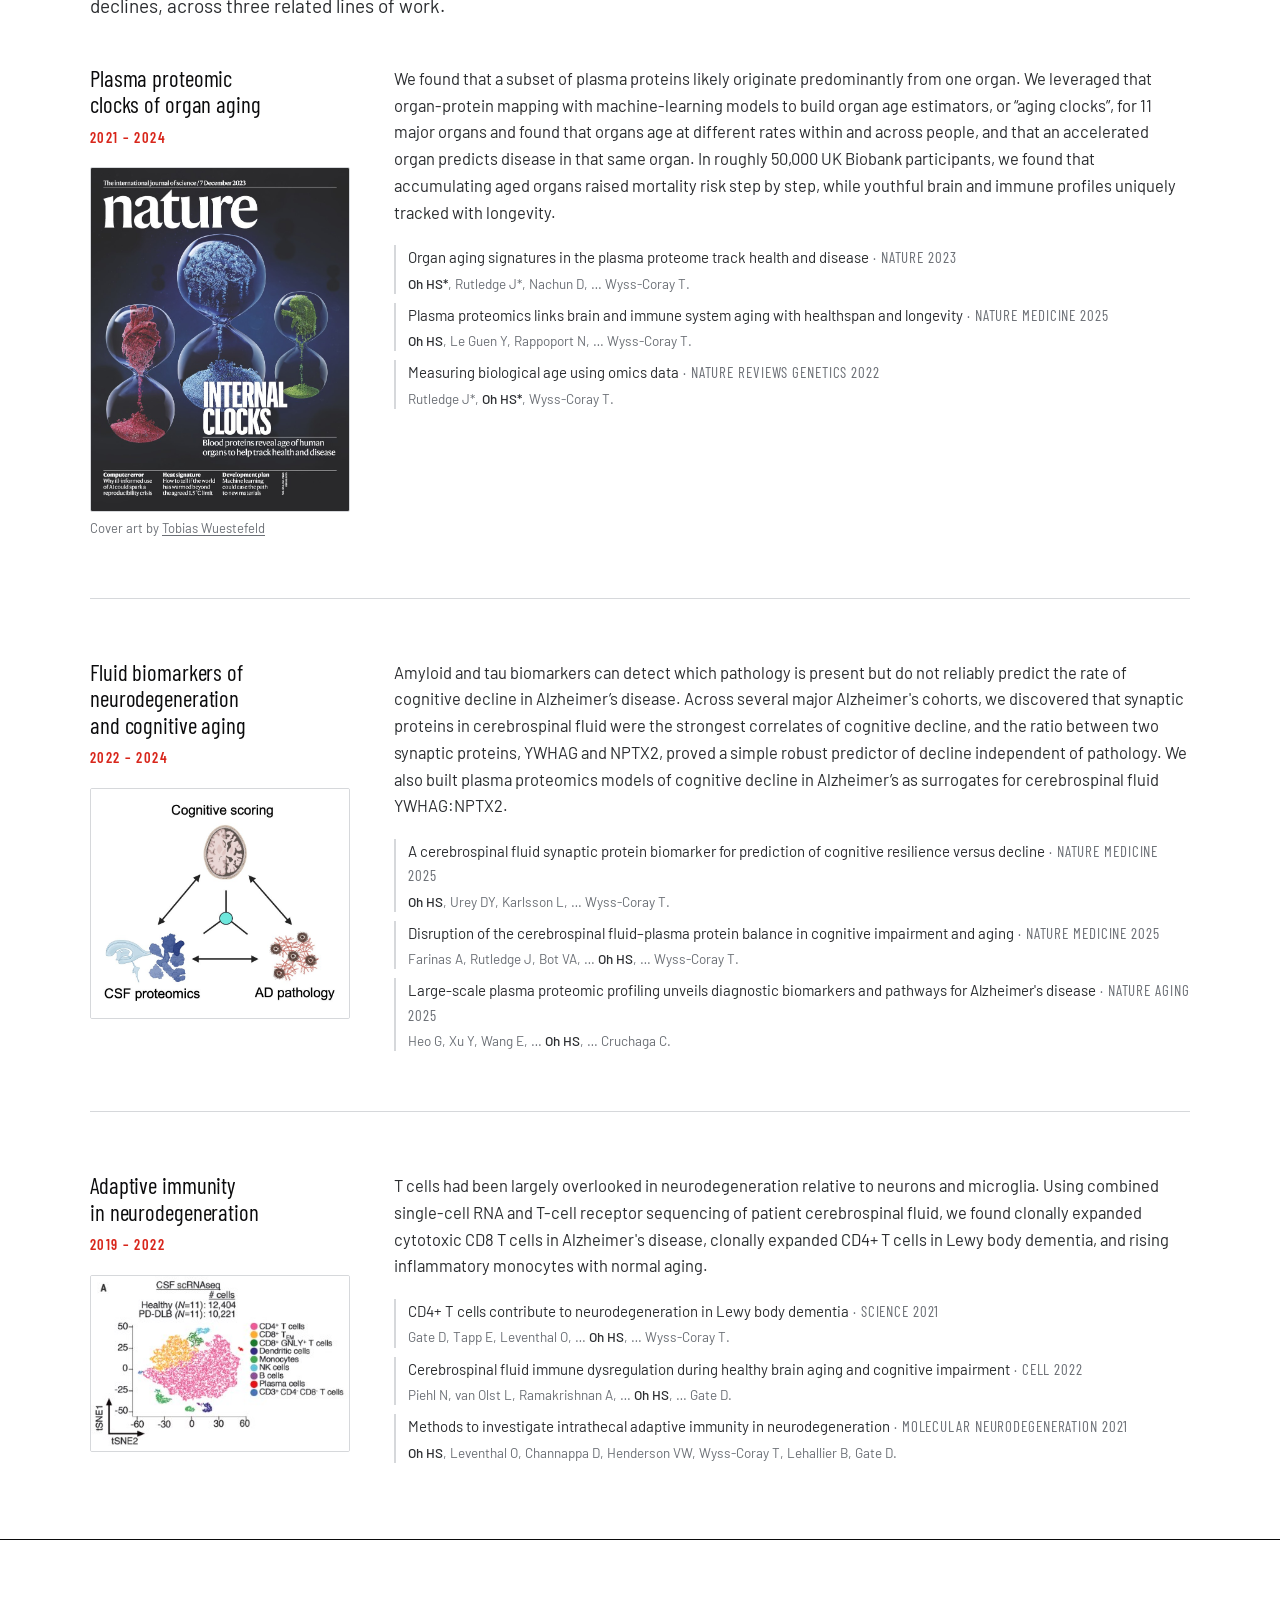
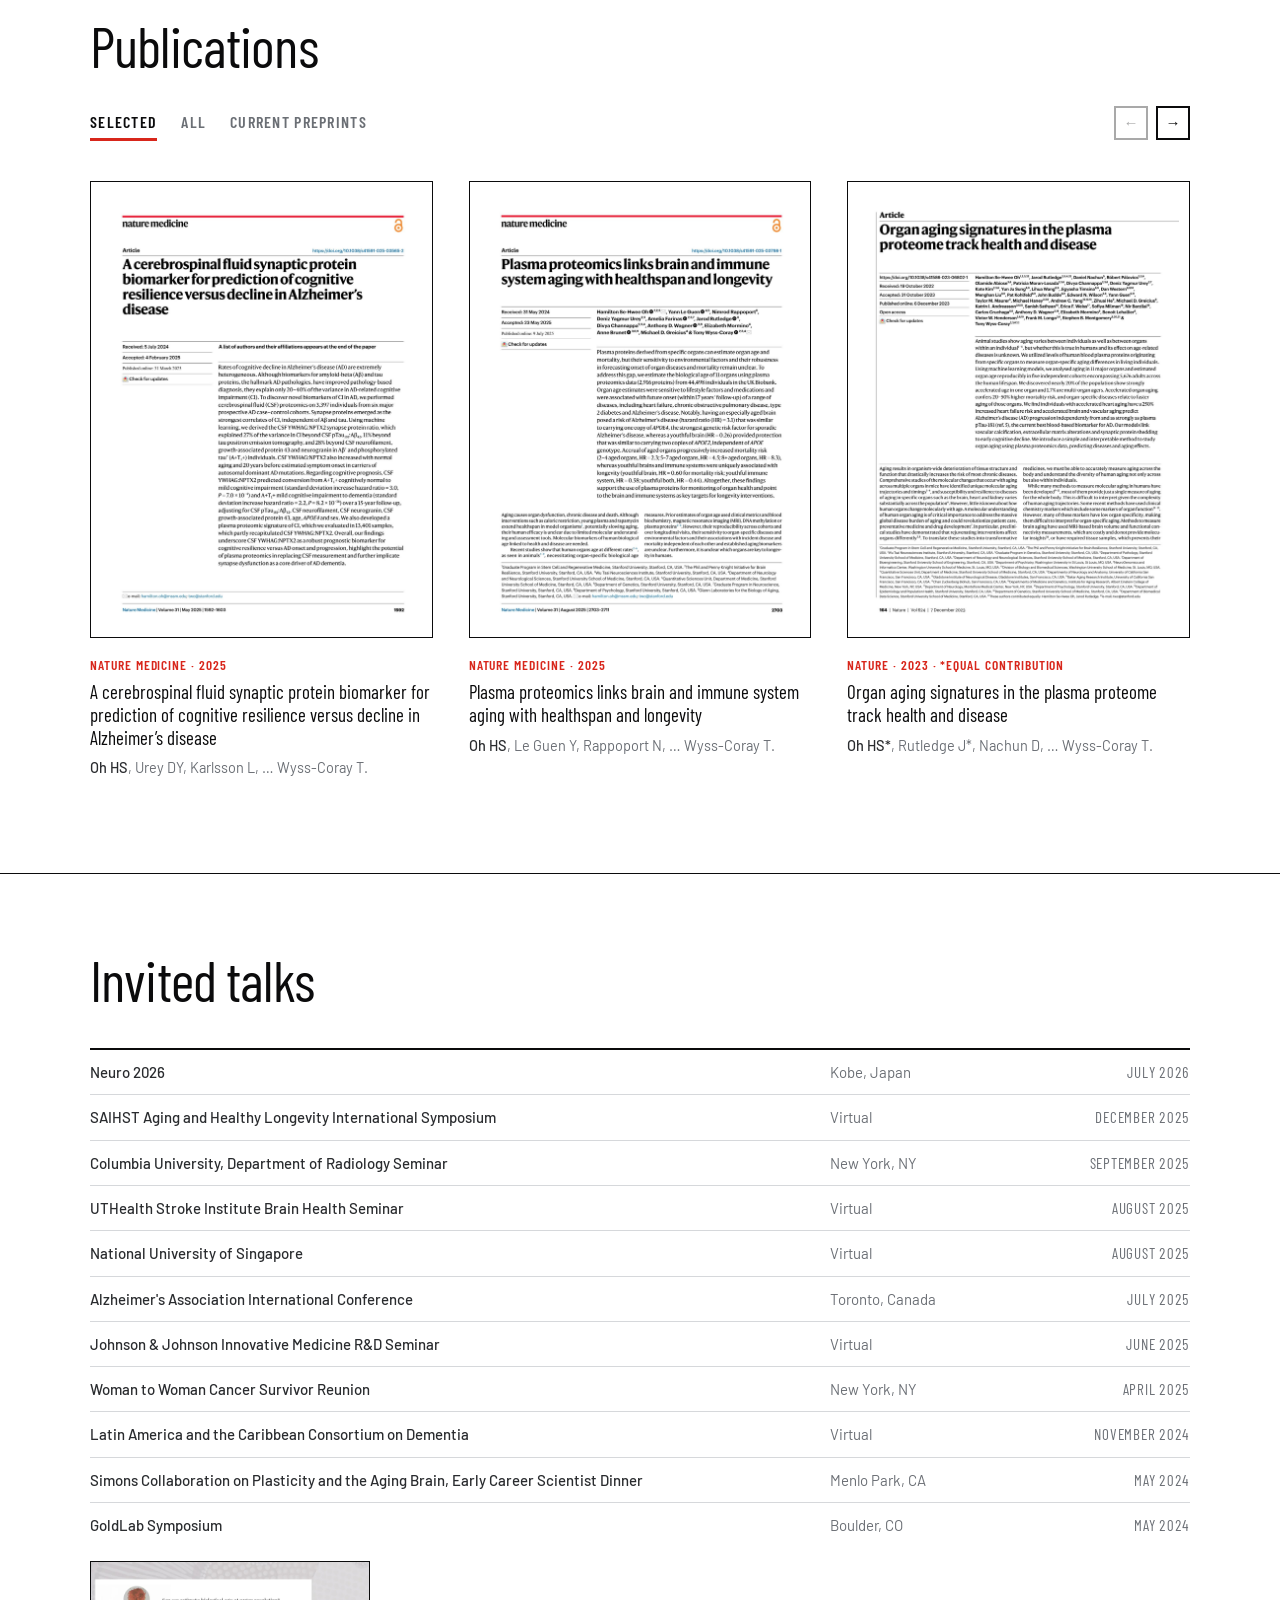
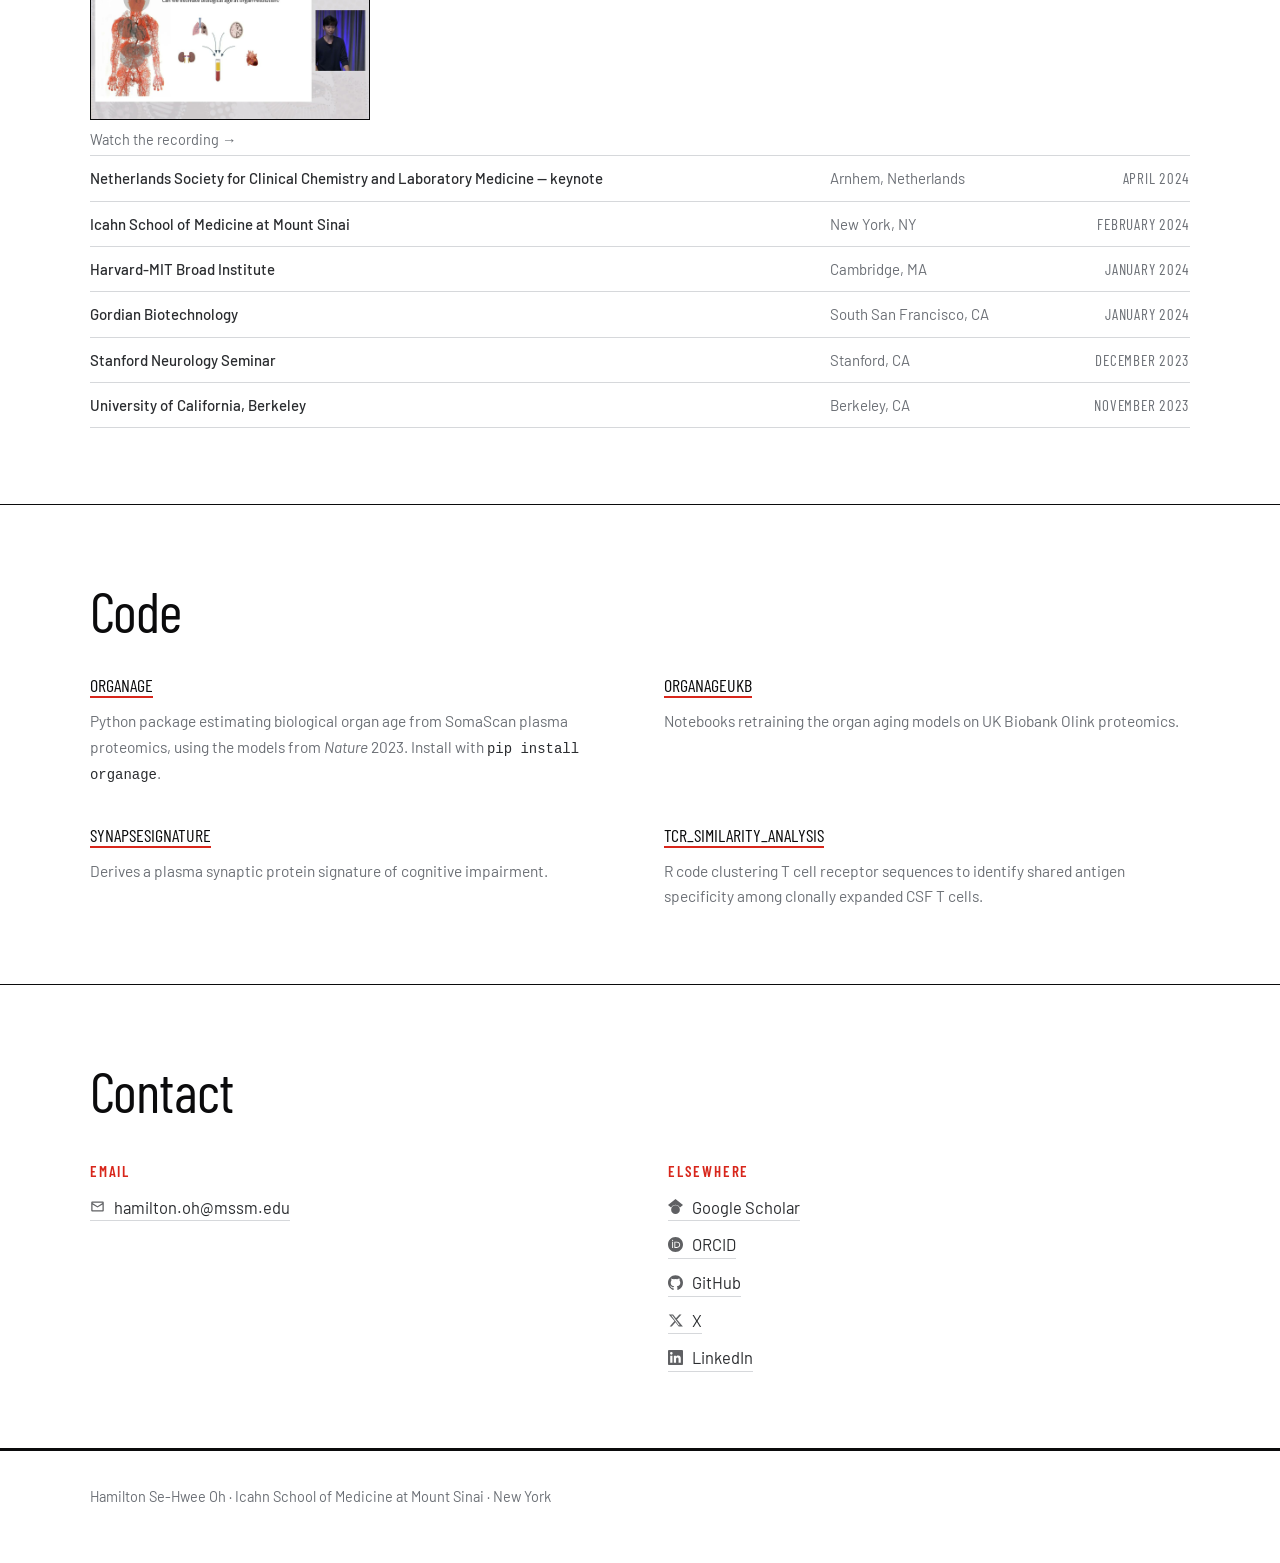
==== commit d2d817dc: "Add the YWHAG:NPTX2 preprint; rename tabs; label and date-sort preprints - Tabs now read Selected / " ====
--- a/index.html
+++ b/index.html
@@ -674,8 +674,8 @@
     <h2 class="section-title" style="margin-bottom:32px">Publications</h2>
     <div class="pub-bar">
       <div class="pub-toggle" id="pubToggle">
-        <button type="button" data-view="first" aria-pressed="true">First author</button>
-        <button type="button" data-view="all" aria-pressed="false">All publications</button>
+        <button type="button" data-view="first" aria-pressed="true">Selected</button>
+        <button type="button" data-view="all" aria-pressed="false">All</button>
         <button type="button" data-view="preprints" aria-pressed="false">Current preprints</button>
       </div>
       <div class="pub-right">
@@ -704,18 +704,19 @@
         <li><cite><a href="https://doi.org/10.1038/s43587-025-00872-8">Large-scale plasma proteomic profiling unveils diagnostic biomarkers and pathways for Alzheimer’s disease</a></cite>. Heo G, Xu Y, Wang E, … <b>Oh HS</b>, … Cruchaga C. <em>Nature Aging 2025</em>.</li>
         <li><cite><a href="https://doi.org/10.1016/j.celrep.2025.116624">Spatial and single-cell transcriptomics reveal the reorganization of cerebellar microglia with aging</a></cite>. Tsai AP, Henze DE, Lopez ER, … <b>Oh HS</b>, … Wyss-Coray T. <em>Cell Reports 2025</em>.</li>
         <li><cite><a href="https://doi.org/10.1038/s41588-024-01972-8">Proteogenomic analysis of human cerebrospinal fluid identifies neurologically relevant regulation and implicates causal proteins for Alzheimer’s disease</a></cite>. Western D, Timsina J, Wang L, … <b>Oh HS</b>, … Cruchaga C. <em>Nature Genetics 2024</em>.</li>
+        <li><cite><a href="https://doi.org/10.1093/pnasnexus/pgae499">Disagreement on foundational principles of biological aging</a></cite>. Gladyshev VN, Anderson B, Barlit H, … <b>Oh HS</b>, … Zhavoronkov A. <em>PNAS Nexus 2024</em>.</li>
         <li><cite><a href="https://doi.org/10.1186/s13024-023-00687-4">Proteo-genomics of soluble TREM2 in cerebrospinal fluid provides novel insights and identifies novel modulators for Alzheimer’s disease</a></cite>. Wang L, Nykänen NP, Western D, … <b>Oh HS</b>, … Cruchaga C. <em>Molecular Neurodegeneration 2024</em>.</li>
-        <li><cite><a href="https://doi.org/10.1093/pnasnexus/pgae499">Disagreement on foundational principles of biological aging</a></cite>. Gladyshev VN, Anderson B, Barlit H, … <b>Oh HS</b>, … Zhavoronkov A. <em>PNAS Nexus 2024</em>.</li>
         <li><cite><a href="https://doi.org/10.1038/s41586-023-06802-1">Organ aging signatures in the plasma proteome track health and disease</a></cite>. <b>Oh HS*</b>, Rutledge J*, Nachun D, … Wyss-Coray T. <em>Nature 2023 (* equal contribution)</em>.</li>
         <li><cite><a href="https://doi.org/10.1126/scitranslmed.abq5923">Proteomics of brain, CSF, and plasma identifies molecular signatures for distinguishing sporadic and genetic Alzheimer’s disease</a></cite>. Sung YJ, Yang C, Norton J, … <b>Oh HS</b>, … Cruchaga C. <em>Science Translational Medicine 2023</em>.</li>
         <li><cite><a href="https://doi.org/10.1038/s41576-022-00511-7">Measuring biological age using omics data</a></cite>. Rutledge J*, <b>Oh HS*</b>, Wyss-Coray T. <em>Nature Reviews Genetics 2022 (* equal contribution)</em>.</li>
         <li><cite><a href="https://doi.org/10.1016/j.cell.2022.11.019">Cerebrospinal fluid immune dysregulation during healthy brain aging and cognitive impairment</a></cite>. Piehl N, van Olst L, Ramakrishnan A, … <b>Oh HS</b>, … Gate D. <em>Cell 2022</em>.</li>
         <li><cite><a href="https://doi.org/10.1126/science.abf7266">CD4+ T cells contribute to neurodegeneration in Lewy body dementia</a></cite>. Gate D, Tapp E, Leventhal O, … <b>Oh HS</b>, … Wyss-Coray T. <em>Science 2021</em>.</li>
         <li><cite><a href="https://doi.org/10.1186/s13024-021-00423-w">Methods to investigate intrathecal adaptive immunity in neurodegeneration</a></cite>. <b>Oh HS</b>, Leventhal O, Channappa D, Henderson VW, Wyss-Coray T, Lehallier B, Gate D. <em>Molecular Neurodegeneration 2021</em>.</li>
-        <li><cite><a href="https://doi.org/10.64898/2026.05.23.727339">Plasma proteomics reveals divergent sex-specific senescence and bone biology signatures across neurodegenerative diseases</a></cite>. Kaipa S, Zhai T, Meka SRK, … <b>Oh HS</b>, … Suryadevara V. <em>bioRxiv / medRxiv 2026</em>.</li>
+        <li><cite><a href="https://doi.org/10.64898/2026.08.22.746470">Cerebrospinal fluid YWHAG:NPTX2 ratio predicts clinical severity and future phenoconversion in frontotemporal lobar degeneration</a></cite>. <b>Oh HS</b>, Downer JD, Dietz CD, … Saloner R. <em>bioRxiv 2026</em>.</li>
+        <li><cite><a href="https://doi.org/10.64898/2026.05.23.727339">Plasma proteomics reveals divergent sex-specific senescence and bone biology signatures across neurodegenerative diseases</a></cite>. Kaipa S, Zhai T, Meka SRK, … <b>Oh HS</b>, … Suryadevara V. <em>bioRxiv 2026</em>.</li>
         <li><cite><a href="https://doi.org/10.21203/rs.3.rs-9499814/v1">Plasma proteomics link menopause timing to brain aging and dementia risk</a></cite>. Alexander MW, Wood B, <b>Oh HS</b>, … Saloner R. <em>Research Square 2026</em>.</li>
-        <li><cite><a href="https://doi.org/10.64898/2026.01.16.26344299">Accelerated multi-organ proteomic aging is detectable decades before dementia onset</a></cite>. Liu F, Zhou W, Surapaneni A, … <b>Oh HS</b>, … Walker KA. <em>bioRxiv / medRxiv 2026</em>.</li>
-        <li><cite><a href="https://doi.org/10.1101/2025.07.09.25331192">Protein-based Diagnosis and Analysis of Co-pathologies Across Neurodegenerative Diseases: Large-Scale AI-Boosted CSF and Plasma Classification</a></cite>. Xu Y, Western D, Heo G, … <b>Oh HS</b>, … Cruchaga C. <em>bioRxiv / medRxiv 2025</em>.</li>
+        <li><cite><a href="https://doi.org/10.64898/2026.01.16.26344299">Accelerated multi-organ proteomic aging is detectable decades before dementia onset</a></cite>. Liu F, Zhou W, Surapaneni A, … <b>Oh HS</b>, … Walker KA. <em>medRxiv 2026</em>.</li>
+        <li><cite><a href="https://doi.org/10.1101/2025.07.09.25331192">Protein-based Diagnosis and Analysis of Co-pathologies Across Neurodegenerative Diseases: Large-Scale AI-Boosted CSF and Plasma Classification</a></cite>. Xu Y, Western D, Heo G, … <b>Oh HS</b>, … Cruchaga C. <em>medRxiv 2025</em>.</li>
       </ol>
       <!-- /PUBLICATION-FALLBACK -->
     </div>
